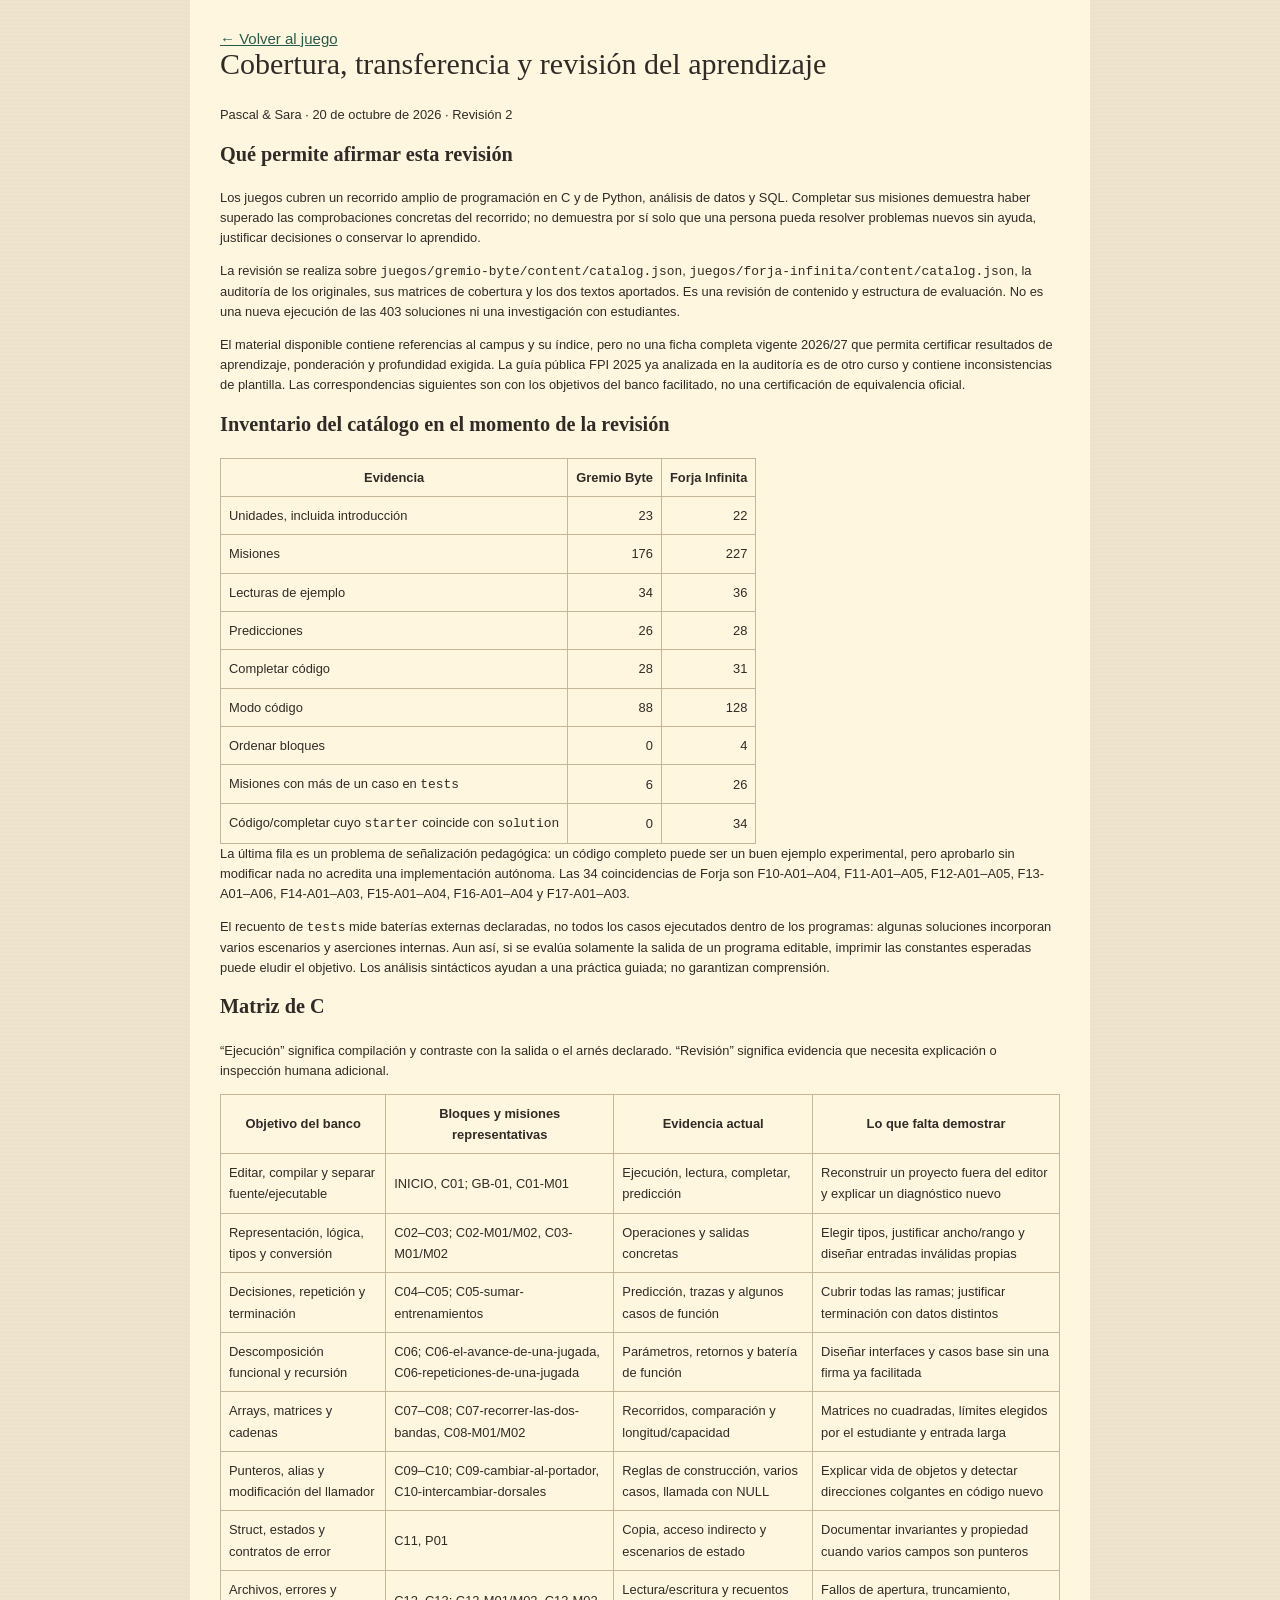
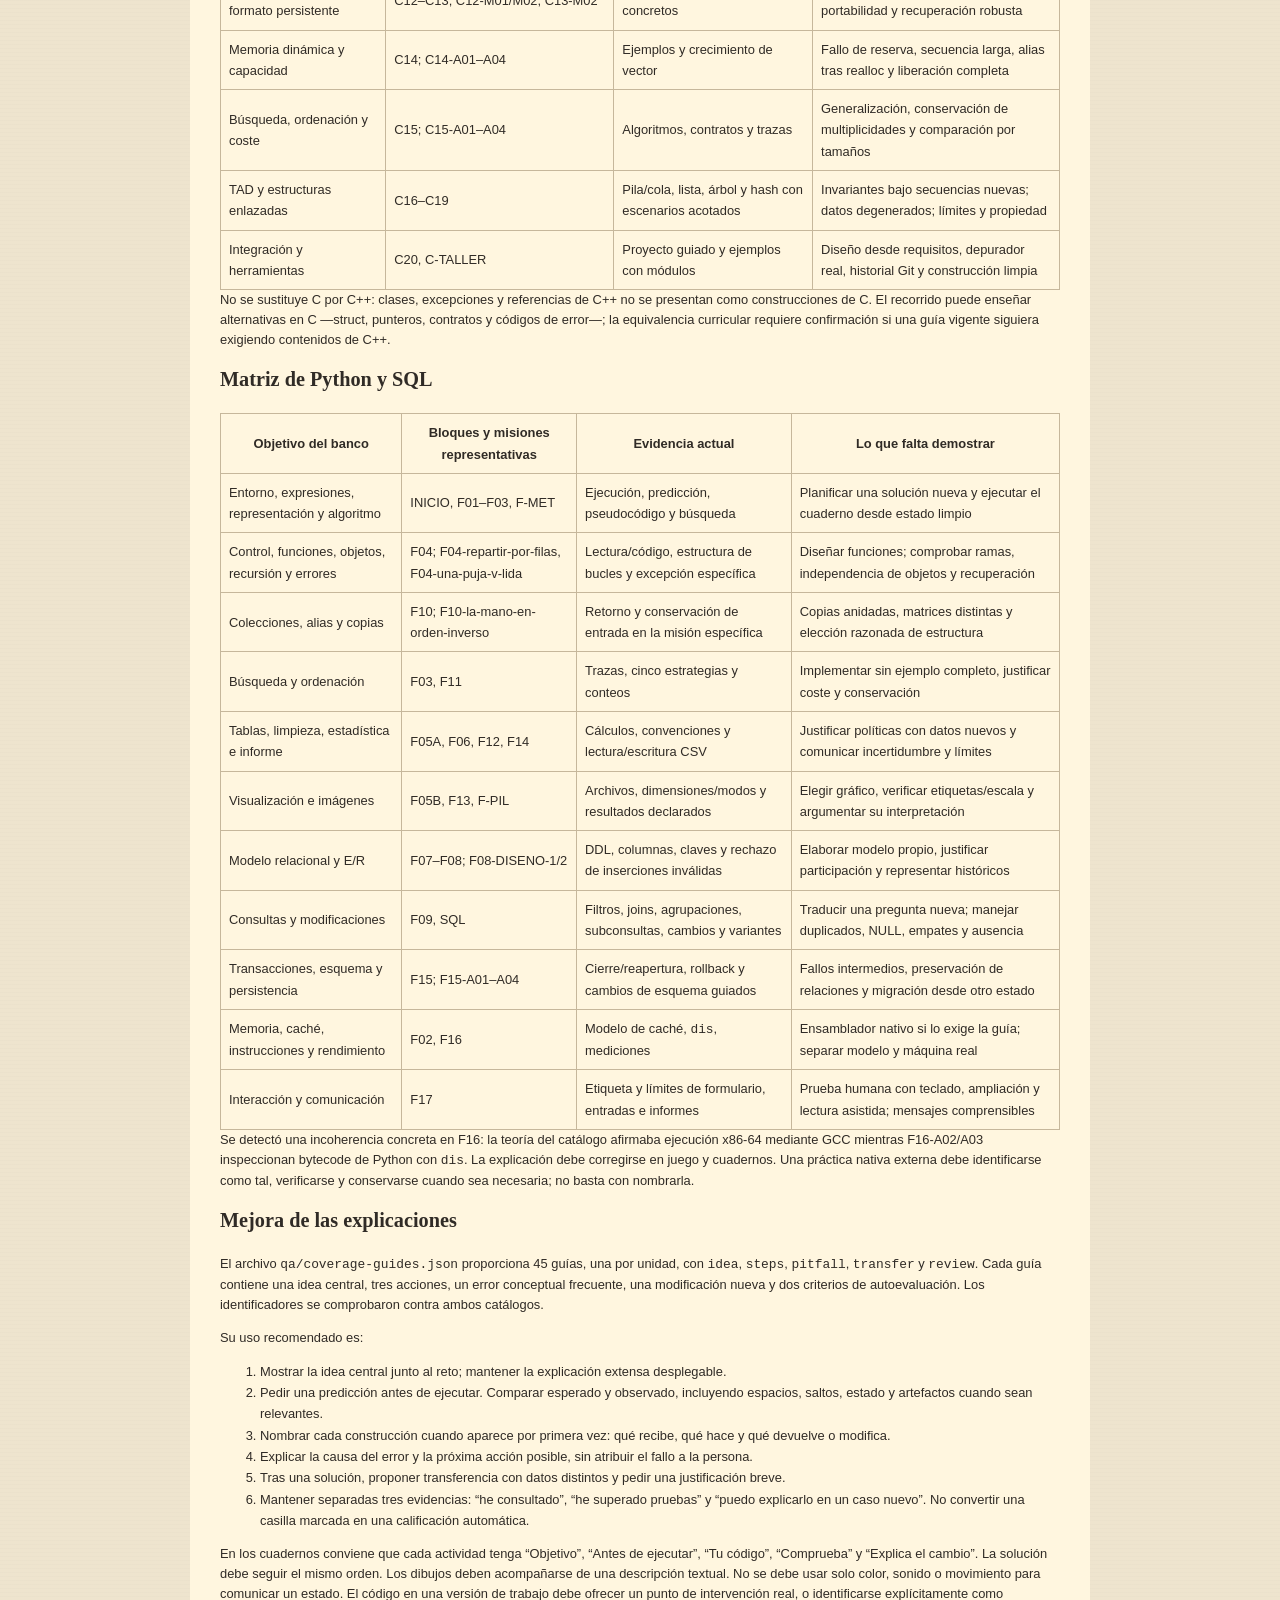
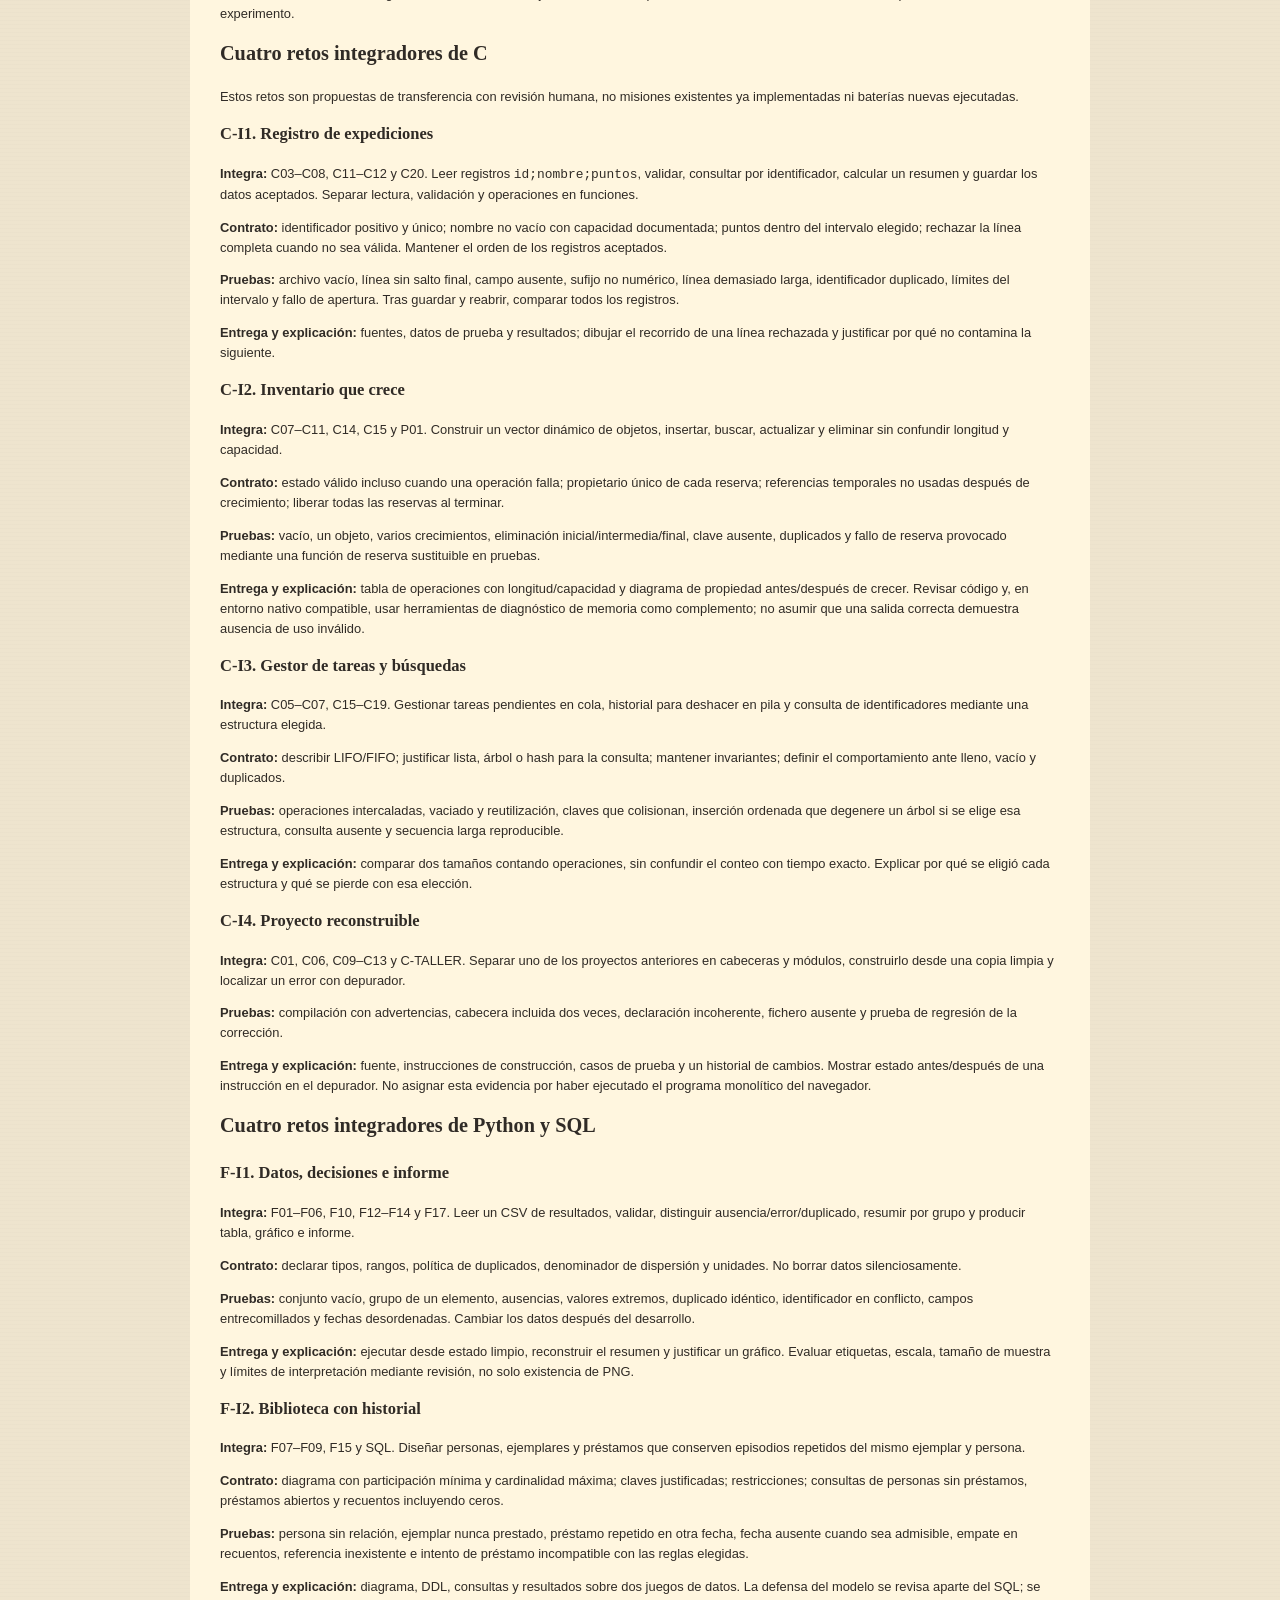
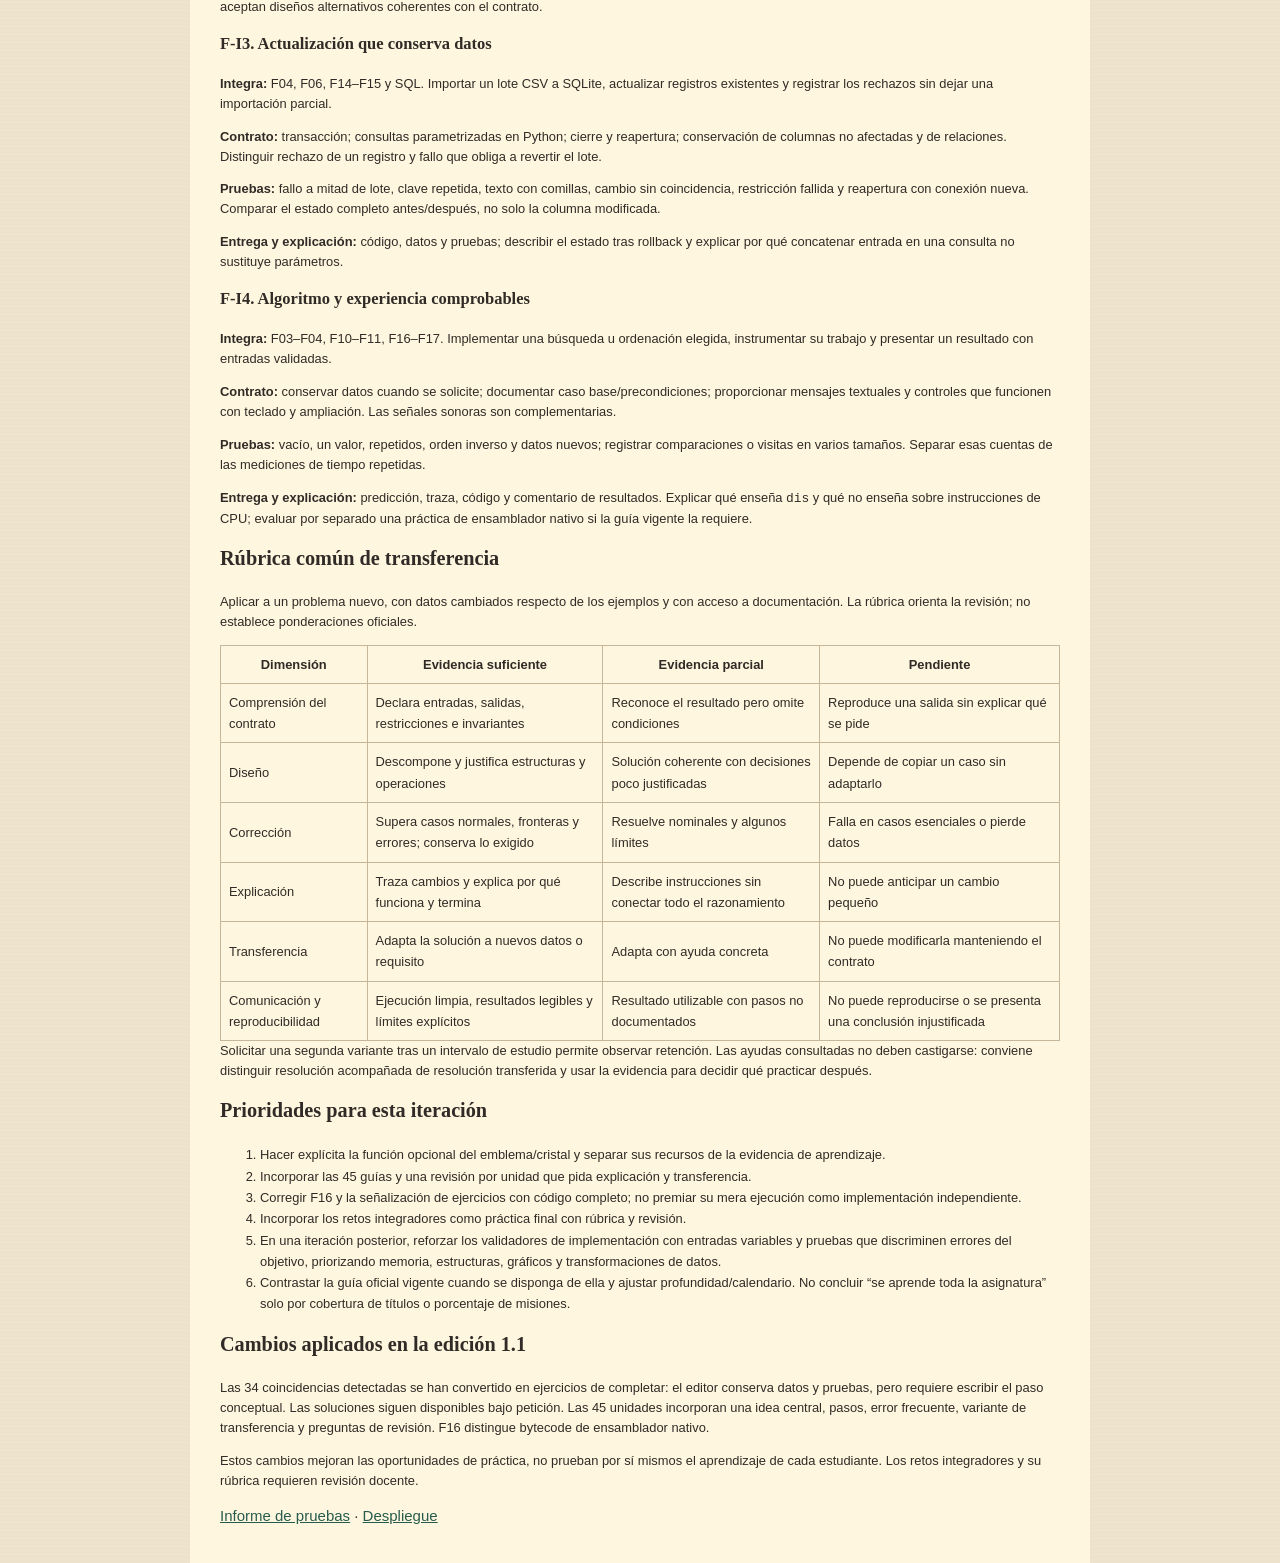
==== docs/APRENDIZAJE.html @ 9b0c8b76 "Mejora orientación, navegación, cuadernos y opciones de juego" ====
<!doctype html><html lang="es"><meta charset="utf-8"><meta name="viewport" content="width=device-width,initial-scale=1"><title>APRENDIZAJE</title><link rel="stylesheet" href="../style.css"><style>main{max-width:900px;padding:2rem;margin:auto;background:var(--panel)}table{max-width:100%}h1{font:2rem/1.1 Georgia,serif}</style><body><main><a href="../">← Volver al juego</a><article class="prose"><h1>Cobertura, transferencia y revisión del aprendizaje</h1>
<p>Pascal &amp; Sara · 20 de octubre de 2026 · Revisión 2</p>
<h2>Qué permite afirmar esta revisión</h2>
<p>Los juegos cubren un recorrido amplio de programación en C y de Python, análisis de datos y SQL. Completar sus misiones demuestra haber superado las comprobaciones concretas del recorrido; no demuestra por sí solo que una persona pueda resolver problemas nuevos sin ayuda, justificar decisiones o conservar lo aprendido.</p>
<p>La revisión se realiza sobre <code>juegos/gremio-byte/content/catalog.json</code>, <code>juegos/forja-infinita/content/catalog.json</code>, la auditoría de los originales, sus matrices de cobertura y los dos textos aportados. Es una revisión de contenido y estructura de evaluación. No es una nueva ejecución de las 403 soluciones ni una investigación con estudiantes.</p>
<p>El material disponible contiene referencias al campus y su índice, pero no una ficha completa vigente 2026/27 que permita certificar resultados de aprendizaje, ponderación y profundidad exigida. La guía pública FPI 2025 ya analizada en la auditoría es de otro curso y contiene inconsistencias de plantilla. Las correspondencias siguientes son con los objetivos del banco facilitado, no una certificación de equivalencia oficial.</p>
<h2>Inventario del catálogo en el momento de la revisión</h2>
<table>
<thead>
<tr>
<th>Evidencia</th>
<th align="right">Gremio Byte</th>
<th align="right">Forja Infinita</th>
</tr>
</thead>
<tbody><tr>
<td>Unidades, incluida introducción</td>
<td align="right">23</td>
<td align="right">22</td>
</tr>
<tr>
<td>Misiones</td>
<td align="right">176</td>
<td align="right">227</td>
</tr>
<tr>
<td>Lecturas de ejemplo</td>
<td align="right">34</td>
<td align="right">36</td>
</tr>
<tr>
<td>Predicciones</td>
<td align="right">26</td>
<td align="right">28</td>
</tr>
<tr>
<td>Completar código</td>
<td align="right">28</td>
<td align="right">31</td>
</tr>
<tr>
<td>Modo código</td>
<td align="right">88</td>
<td align="right">128</td>
</tr>
<tr>
<td>Ordenar bloques</td>
<td align="right">0</td>
<td align="right">4</td>
</tr>
<tr>
<td>Misiones con más de un caso en <code>tests</code></td>
<td align="right">6</td>
<td align="right">26</td>
</tr>
<tr>
<td>Código/completar cuyo <code>starter</code> coincide con <code>solution</code></td>
<td align="right">0</td>
<td align="right">34</td>
</tr>
</tbody></table>
<p>La última fila es un problema de señalización pedagógica: un código completo puede ser un buen ejemplo experimental, pero aprobarlo sin modificar nada no acredita una implementación autónoma. Las 34 coincidencias de Forja son F10-A01–A04, F11-A01–A05, F12-A01–A05, F13-A01–A06, F14-A01–A03, F15-A01–A04, F16-A01–A04 y F17-A01–A03.</p>
<p>El recuento de <code>tests</code> mide baterías externas declaradas, no todos los casos ejecutados dentro de los programas: algunas soluciones incorporan varios escenarios y aserciones internas. Aun así, si se evalúa solamente la salida de un programa editable, imprimir las constantes esperadas puede eludir el objetivo. Los análisis sintácticos ayudan a una práctica guiada; no garantizan comprensión.</p>
<h2>Matriz de C</h2>
<p>“Ejecución” significa compilación y contraste con la salida o el arnés declarado. “Revisión” significa evidencia que necesita explicación o inspección humana adicional.</p>
<table>
<thead>
<tr>
<th>Objetivo del banco</th>
<th>Bloques y misiones representativas</th>
<th>Evidencia actual</th>
<th>Lo que falta demostrar</th>
</tr>
</thead>
<tbody><tr>
<td>Editar, compilar y separar fuente/ejecutable</td>
<td>INICIO, C01; GB-01, C01-M01</td>
<td>Ejecución, lectura, completar, predicción</td>
<td>Reconstruir un proyecto fuera del editor y explicar un diagnóstico nuevo</td>
</tr>
<tr>
<td>Representación, lógica, tipos y conversión</td>
<td>C02–C03; C02-M01/M02, C03-M01/M02</td>
<td>Operaciones y salidas concretas</td>
<td>Elegir tipos, justificar ancho/rango y diseñar entradas inválidas propias</td>
</tr>
<tr>
<td>Decisiones, repetición y terminación</td>
<td>C04–C05; C05-sumar-entrenamientos</td>
<td>Predicción, trazas y algunos casos de función</td>
<td>Cubrir todas las ramas; justificar terminación con datos distintos</td>
</tr>
<tr>
<td>Descomposición funcional y recursión</td>
<td>C06; C06-el-avance-de-una-jugada, C06-repeticiones-de-una-jugada</td>
<td>Parámetros, retornos y batería de función</td>
<td>Diseñar interfaces y casos base sin una firma ya facilitada</td>
</tr>
<tr>
<td>Arrays, matrices y cadenas</td>
<td>C07–C08; C07-recorrer-las-dos-bandas, C08-M01/M02</td>
<td>Recorridos, comparación y longitud/capacidad</td>
<td>Matrices no cuadradas, límites elegidos por el estudiante y entrada larga</td>
</tr>
<tr>
<td>Punteros, alias y modificación del llamador</td>
<td>C09–C10; C09-cambiar-al-portador, C10-intercambiar-dorsales</td>
<td>Reglas de construcción, varios casos, llamada con NULL</td>
<td>Explicar vida de objetos y detectar direcciones colgantes en código nuevo</td>
</tr>
<tr>
<td>Struct, estados y contratos de error</td>
<td>C11, P01</td>
<td>Copia, acceso indirecto y escenarios de estado</td>
<td>Documentar invariantes y propiedad cuando varios campos son punteros</td>
</tr>
<tr>
<td>Archivos, errores y formato persistente</td>
<td>C12–C13; C12-M01/M02, C13-M02</td>
<td>Lectura/escritura y recuentos concretos</td>
<td>Fallos de apertura, truncamiento, portabilidad y recuperación robusta</td>
</tr>
<tr>
<td>Memoria dinámica y capacidad</td>
<td>C14; C14-A01–A04</td>
<td>Ejemplos y crecimiento de vector</td>
<td>Fallo de reserva, secuencia larga, alias tras realloc y liberación completa</td>
</tr>
<tr>
<td>Búsqueda, ordenación y coste</td>
<td>C15; C15-A01–A04</td>
<td>Algoritmos, contratos y trazas</td>
<td>Generalización, conservación de multiplicidades y comparación por tamaños</td>
</tr>
<tr>
<td>TAD y estructuras enlazadas</td>
<td>C16–C19</td>
<td>Pila/cola, lista, árbol y hash con escenarios acotados</td>
<td>Invariantes bajo secuencias nuevas; datos degenerados; límites y propiedad</td>
</tr>
<tr>
<td>Integración y herramientas</td>
<td>C20, C-TALLER</td>
<td>Proyecto guiado y ejemplos con módulos</td>
<td>Diseño desde requisitos, depurador real, historial Git y construcción limpia</td>
</tr>
</tbody></table>
<p>No se sustituye C por C++: clases, excepciones y referencias de C++ no se presentan como construcciones de C. El recorrido puede enseñar alternativas en C —struct, punteros, contratos y códigos de error—; la equivalencia curricular requiere confirmación si una guía vigente siguiera exigiendo contenidos de C++.</p>
<h2>Matriz de Python y SQL</h2>
<table>
<thead>
<tr>
<th>Objetivo del banco</th>
<th>Bloques y misiones representativas</th>
<th>Evidencia actual</th>
<th>Lo que falta demostrar</th>
</tr>
</thead>
<tbody><tr>
<td>Entorno, expresiones, representación y algoritmo</td>
<td>INICIO, F01–F03, F-MET</td>
<td>Ejecución, predicción, pseudocódigo y búsqueda</td>
<td>Planificar una solución nueva y ejecutar el cuaderno desde estado limpio</td>
</tr>
<tr>
<td>Control, funciones, objetos, recursión y errores</td>
<td>F04; F04-repartir-por-filas, F04-una-puja-v-lida</td>
<td>Lectura/código, estructura de bucles y excepción específica</td>
<td>Diseñar funciones; comprobar ramas, independencia de objetos y recuperación</td>
</tr>
<tr>
<td>Colecciones, alias y copias</td>
<td>F10; F10-la-mano-en-orden-inverso</td>
<td>Retorno y conservación de entrada en la misión específica</td>
<td>Copias anidadas, matrices distintas y elección razonada de estructura</td>
</tr>
<tr>
<td>Búsqueda y ordenación</td>
<td>F03, F11</td>
<td>Trazas, cinco estrategias y conteos</td>
<td>Implementar sin ejemplo completo, justificar coste y conservación</td>
</tr>
<tr>
<td>Tablas, limpieza, estadística e informe</td>
<td>F05A, F06, F12, F14</td>
<td>Cálculos, convenciones y lectura/escritura CSV</td>
<td>Justificar políticas con datos nuevos y comunicar incertidumbre y límites</td>
</tr>
<tr>
<td>Visualización e imágenes</td>
<td>F05B, F13, F-PIL</td>
<td>Archivos, dimensiones/modos y resultados declarados</td>
<td>Elegir gráfico, verificar etiquetas/escala y argumentar su interpretación</td>
</tr>
<tr>
<td>Modelo relacional y E/R</td>
<td>F07–F08; F08-DISENO-1/2</td>
<td>DDL, columnas, claves y rechazo de inserciones inválidas</td>
<td>Elaborar modelo propio, justificar participación y representar históricos</td>
</tr>
<tr>
<td>Consultas y modificaciones</td>
<td>F09, SQL</td>
<td>Filtros, joins, agrupaciones, subconsultas, cambios y variantes</td>
<td>Traducir una pregunta nueva; manejar duplicados, NULL, empates y ausencia</td>
</tr>
<tr>
<td>Transacciones, esquema y persistencia</td>
<td>F15; F15-A01–A04</td>
<td>Cierre/reapertura, rollback y cambios de esquema guiados</td>
<td>Fallos intermedios, preservación de relaciones y migración desde otro estado</td>
</tr>
<tr>
<td>Memoria, caché, instrucciones y rendimiento</td>
<td>F02, F16</td>
<td>Modelo de caché, <code>dis</code>, mediciones</td>
<td>Ensamblador nativo si lo exige la guía; separar modelo y máquina real</td>
</tr>
<tr>
<td>Interacción y comunicación</td>
<td>F17</td>
<td>Etiqueta y límites de formulario, entradas e informes</td>
<td>Prueba humana con teclado, ampliación y lectura asistida; mensajes comprensibles</td>
</tr>
</tbody></table>
<p>Se detectó una incoherencia concreta en F16: la teoría del catálogo afirmaba ejecución x86-64 mediante GCC mientras F16-A02/A03 inspeccionan bytecode de Python con <code>dis</code>. La explicación debe corregirse en juego y cuadernos. Una práctica nativa externa debe identificarse como tal, verificarse y conservarse cuando sea necesaria; no basta con nombrarla.</p>
<h2>Mejora de las explicaciones</h2>
<p>El archivo <code>qa/coverage-guides.json</code> proporciona 45 guías, una por unidad, con <code>idea</code>, <code>steps</code>, <code>pitfall</code>, <code>transfer</code> y <code>review</code>. Cada guía contiene una idea central, tres acciones, un error conceptual frecuente, una modificación nueva y dos criterios de autoevaluación. Los identificadores se comprobaron contra ambos catálogos.</p>
<p>Su uso recomendado es:</p>
<ol>
<li>Mostrar la idea central junto al reto; mantener la explicación extensa desplegable.</li>
<li>Pedir una predicción antes de ejecutar. Comparar esperado y observado, incluyendo espacios, saltos, estado y artefactos cuando sean relevantes.</li>
<li>Nombrar cada construcción cuando aparece por primera vez: qué recibe, qué hace y qué devuelve o modifica.</li>
<li>Explicar la causa del error y la próxima acción posible, sin atribuir el fallo a la persona.</li>
<li>Tras una solución, proponer transferencia con datos distintos y pedir una justificación breve.</li>
<li>Mantener separadas tres evidencias: “he consultado”, “he superado pruebas” y “puedo explicarlo en un caso nuevo”. No convertir una casilla marcada en una calificación automática.</li>
</ol>
<p>En los cuadernos conviene que cada actividad tenga “Objetivo”, “Antes de ejecutar”, “Tu código”, “Comprueba” y “Explica el cambio”. La solución debe seguir el mismo orden. Los dibujos deben acompañarse de una descripción textual. No se debe usar solo color, sonido o movimiento para comunicar un estado. El código en una versión de trabajo debe ofrecer un punto de intervención real, o identificarse explícitamente como experimento.</p>
<h2>Cuatro retos integradores de C</h2>
<p>Estos retos son propuestas de transferencia con revisión humana, no misiones existentes ya implementadas ni baterías nuevas ejecutadas.</p>
<h3>C-I1. Registro de expediciones</h3>
<p><strong>Integra:</strong> C03–C08, C11–C12 y C20. Leer registros <code>id;nombre;puntos</code>, validar, consultar por identificador, calcular un resumen y guardar los datos aceptados. Separar lectura, validación y operaciones en funciones.</p>
<p><strong>Contrato:</strong> identificador positivo y único; nombre no vacío con capacidad documentada; puntos dentro del intervalo elegido; rechazar la línea completa cuando no sea válida. Mantener el orden de los registros aceptados.</p>
<p><strong>Pruebas:</strong> archivo vacío, línea sin salto final, campo ausente, sufijo no numérico, línea demasiado larga, identificador duplicado, límites del intervalo y fallo de apertura. Tras guardar y reabrir, comparar todos los registros.</p>
<p><strong>Entrega y explicación:</strong> fuentes, datos de prueba y resultados; dibujar el recorrido de una línea rechazada y justificar por qué no contamina la siguiente.</p>
<h3>C-I2. Inventario que crece</h3>
<p><strong>Integra:</strong> C07–C11, C14, C15 y P01. Construir un vector dinámico de objetos, insertar, buscar, actualizar y eliminar sin confundir longitud y capacidad.</p>
<p><strong>Contrato:</strong> estado válido incluso cuando una operación falla; propietario único de cada reserva; referencias temporales no usadas después de crecimiento; liberar todas las reservas al terminar.</p>
<p><strong>Pruebas:</strong> vacío, un objeto, varios crecimientos, eliminación inicial/intermedia/final, clave ausente, duplicados y fallo de reserva provocado mediante una función de reserva sustituible en pruebas.</p>
<p><strong>Entrega y explicación:</strong> tabla de operaciones con longitud/capacidad y diagrama de propiedad antes/después de crecer. Revisar código y, en entorno nativo compatible, usar herramientas de diagnóstico de memoria como complemento; no asumir que una salida correcta demuestra ausencia de uso inválido.</p>
<h3>C-I3. Gestor de tareas y búsquedas</h3>
<p><strong>Integra:</strong> C05–C07, C15–C19. Gestionar tareas pendientes en cola, historial para deshacer en pila y consulta de identificadores mediante una estructura elegida.</p>
<p><strong>Contrato:</strong> describir LIFO/FIFO; justificar lista, árbol o hash para la consulta; mantener invariantes; definir el comportamiento ante lleno, vacío y duplicados.</p>
<p><strong>Pruebas:</strong> operaciones intercaladas, vaciado y reutilización, claves que colisionan, inserción ordenada que degenere un árbol si se elige esa estructura, consulta ausente y secuencia larga reproducible.</p>
<p><strong>Entrega y explicación:</strong> comparar dos tamaños contando operaciones, sin confundir el conteo con tiempo exacto. Explicar por qué se eligió cada estructura y qué se pierde con esa elección.</p>
<h3>C-I4. Proyecto reconstruible</h3>
<p><strong>Integra:</strong> C01, C06, C09–C13 y C-TALLER. Separar uno de los proyectos anteriores en cabeceras y módulos, construirlo desde una copia limpia y localizar un error con depurador.</p>
<p><strong>Pruebas:</strong> compilación con advertencias, cabecera incluida dos veces, declaración incoherente, fichero ausente y prueba de regresión de la corrección.</p>
<p><strong>Entrega y explicación:</strong> fuente, instrucciones de construcción, casos de prueba y un historial de cambios. Mostrar estado antes/después de una instrucción en el depurador. No asignar esta evidencia por haber ejecutado el programa monolítico del navegador.</p>
<h2>Cuatro retos integradores de Python y SQL</h2>
<h3>F-I1. Datos, decisiones e informe</h3>
<p><strong>Integra:</strong> F01–F06, F10, F12–F14 y F17. Leer un CSV de resultados, validar, distinguir ausencia/error/duplicado, resumir por grupo y producir tabla, gráfico e informe.</p>
<p><strong>Contrato:</strong> declarar tipos, rangos, política de duplicados, denominador de dispersión y unidades. No borrar datos silenciosamente.</p>
<p><strong>Pruebas:</strong> conjunto vacío, grupo de un elemento, ausencias, valores extremos, duplicado idéntico, identificador en conflicto, campos entrecomillados y fechas desordenadas. Cambiar los datos después del desarrollo.</p>
<p><strong>Entrega y explicación:</strong> ejecutar desde estado limpio, reconstruir el resumen y justificar un gráfico. Evaluar etiquetas, escala, tamaño de muestra y límites de interpretación mediante revisión, no solo existencia de PNG.</p>
<h3>F-I2. Biblioteca con historial</h3>
<p><strong>Integra:</strong> F07–F09, F15 y SQL. Diseñar personas, ejemplares y préstamos que conserven episodios repetidos del mismo ejemplar y persona.</p>
<p><strong>Contrato:</strong> diagrama con participación mínima y cardinalidad máxima; claves justificadas; restricciones; consultas de personas sin préstamos, préstamos abiertos y recuentos incluyendo ceros.</p>
<p><strong>Pruebas:</strong> persona sin relación, ejemplar nunca prestado, préstamo repetido en otra fecha, fecha ausente cuando sea admisible, empate en recuentos, referencia inexistente e intento de préstamo incompatible con las reglas elegidas.</p>
<p><strong>Entrega y explicación:</strong> diagrama, DDL, consultas y resultados sobre dos juegos de datos. La defensa del modelo se revisa aparte del SQL; se aceptan diseños alternativos coherentes con el contrato.</p>
<h3>F-I3. Actualización que conserva datos</h3>
<p><strong>Integra:</strong> F04, F06, F14–F15 y SQL. Importar un lote CSV a SQLite, actualizar registros existentes y registrar los rechazos sin dejar una importación parcial.</p>
<p><strong>Contrato:</strong> transacción; consultas parametrizadas en Python; cierre y reapertura; conservación de columnas no afectadas y de relaciones. Distinguir rechazo de un registro y fallo que obliga a revertir el lote.</p>
<p><strong>Pruebas:</strong> fallo a mitad de lote, clave repetida, texto con comillas, cambio sin coincidencia, restricción fallida y reapertura con conexión nueva. Comparar el estado completo antes/después, no solo la columna modificada.</p>
<p><strong>Entrega y explicación:</strong> código, datos y pruebas; describir el estado tras rollback y explicar por qué concatenar entrada en una consulta no sustituye parámetros.</p>
<h3>F-I4. Algoritmo y experiencia comprobables</h3>
<p><strong>Integra:</strong> F03–F04, F10–F11, F16–F17. Implementar una búsqueda u ordenación elegida, instrumentar su trabajo y presentar un resultado con entradas validadas.</p>
<p><strong>Contrato:</strong> conservar datos cuando se solicite; documentar caso base/precondiciones; proporcionar mensajes textuales y controles que funcionen con teclado y ampliación. Las señales sonoras son complementarias.</p>
<p><strong>Pruebas:</strong> vacío, un valor, repetidos, orden inverso y datos nuevos; registrar comparaciones o visitas en varios tamaños. Separar esas cuentas de las mediciones de tiempo repetidas.</p>
<p><strong>Entrega y explicación:</strong> predicción, traza, código y comentario de resultados. Explicar qué enseña <code>dis</code> y qué no enseña sobre instrucciones de CPU; evaluar por separado una práctica de ensamblador nativo si la guía vigente la requiere.</p>
<h2>Rúbrica común de transferencia</h2>
<p>Aplicar a un problema nuevo, con datos cambiados respecto de los ejemplos y con acceso a documentación. La rúbrica orienta la revisión; no establece ponderaciones oficiales.</p>
<table>
<thead>
<tr>
<th>Dimensión</th>
<th>Evidencia suficiente</th>
<th>Evidencia parcial</th>
<th>Pendiente</th>
</tr>
</thead>
<tbody><tr>
<td>Comprensión del contrato</td>
<td>Declara entradas, salidas, restricciones e invariantes</td>
<td>Reconoce el resultado pero omite condiciones</td>
<td>Reproduce una salida sin explicar qué se pide</td>
</tr>
<tr>
<td>Diseño</td>
<td>Descompone y justifica estructuras y operaciones</td>
<td>Solución coherente con decisiones poco justificadas</td>
<td>Depende de copiar un caso sin adaptarlo</td>
</tr>
<tr>
<td>Corrección</td>
<td>Supera casos normales, fronteras y errores; conserva lo exigido</td>
<td>Resuelve nominales y algunos límites</td>
<td>Falla en casos esenciales o pierde datos</td>
</tr>
<tr>
<td>Explicación</td>
<td>Traza cambios y explica por qué funciona y termina</td>
<td>Describe instrucciones sin conectar todo el razonamiento</td>
<td>No puede anticipar un cambio pequeño</td>
</tr>
<tr>
<td>Transferencia</td>
<td>Adapta la solución a nuevos datos o requisito</td>
<td>Adapta con ayuda concreta</td>
<td>No puede modificarla manteniendo el contrato</td>
</tr>
<tr>
<td>Comunicación y reproducibilidad</td>
<td>Ejecución limpia, resultados legibles y límites explícitos</td>
<td>Resultado utilizable con pasos no documentados</td>
<td>No puede reproducirse o se presenta una conclusión injustificada</td>
</tr>
</tbody></table>
<p>Solicitar una segunda variante tras un intervalo de estudio permite observar retención. Las ayudas consultadas no deben castigarse: conviene distinguir resolución acompañada de resolución transferida y usar la evidencia para decidir qué practicar después.</p>
<h2>Prioridades para esta iteración</h2>
<ol>
<li>Hacer explícita la función opcional del emblema/cristal y separar sus recursos de la evidencia de aprendizaje.</li>
<li>Incorporar las 45 guías y una revisión por unidad que pida explicación y transferencia.</li>
<li>Corregir F16 y la señalización de ejercicios con código completo; no premiar su mera ejecución como implementación independiente.</li>
<li>Incorporar los retos integradores como práctica final con rúbrica y revisión.</li>
<li>En una iteración posterior, reforzar los validadores de implementación con entradas variables y pruebas que discriminen errores del objetivo, priorizando memoria, estructuras, gráficos y transformaciones de datos.</li>
<li>Contrastar la guía oficial vigente cuando se disponga de ella y ajustar profundidad/calendario. No concluir “se aprende toda la asignatura” solo por cobertura de títulos o porcentaje de misiones.</li>
</ol>
<h2>Cambios aplicados en la edición 1.1</h2>
<p>Las 34 coincidencias detectadas se han convertido en ejercicios de completar: el editor conserva datos y pruebas, pero requiere escribir el paso conceptual. Las soluciones siguen disponibles bajo petición. Las 45 unidades incorporan una idea central, pasos, error frecuente, variante de transferencia y preguntas de revisión. F16 distingue bytecode de ensamblador nativo.</p>
<p>Estos cambios mejoran las oportunidades de práctica, no prueban por sí mismos el aprendizaje de cada estudiante. Los retos integradores y su rúbrica requieren revisión docente.</p>
</article><p><a href="INFORME.html">Informe de pruebas</a> · <a href="DESPLIEGUE.html">Despliegue</a></p></main></body></html>
---- style.css ----
@font-face{font-family:system-fallback;src:local("Georgia")}
:root{--bg:#eee4ce;--panel:#fff6df;--ink:#302b26;--muted:#64584b;--accent:#275c4d;--accentText:#fff;--line:#c6b79b;--scale:1;--gold:#e8bd66;--wood:#30251f;--team-a:#8edbc1;--team-b:#e9ba6a}
*{box-sizing:border-box}html{font-size:calc(15px * var(--scale));color-scheme:light}body{margin:0;background:var(--bg);color:var(--ink);font-family:"Segoe UI",sans-serif;background-image:repeating-linear-gradient(0deg,transparent 0 3px,#00000003 3px 4px)}button,input,select,textarea{font:inherit}button,a,input,textarea,select,summary{-webkit-tap-highlight-color:transparent}button{cursor:pointer;border:1px solid var(--line);border-radius:5px;background:var(--panel);color:var(--ink);padding:.6rem .85rem;font-weight:600;transition:filter .15s,transform .15s}button:hover:not(:disabled){filter:brightness(1.08);transform:translateY(-1px)}button:active:not(:disabled){transform:translateY(1px)}button:disabled{opacity:.5;cursor:default}button:focus-visible,a:focus-visible,summary:focus-visible,input:focus-visible,textarea:focus-visible,select:focus-visible{outline:3px solid #1584c9;outline-offset:3px}a{color:var(--accent)}[hidden]{display:none!important}img{max-width:100%}h1,h2,h3,p{margin-top:0}h1,h2,h3{font-family:Georgia,serif}h2{font-size:1.65rem}p{line-height:1.55}small{font-size:.76rem}.skip{position:absolute;top:-100px;left:10px;background:var(--panel);padding:12px;z-index:100}.skip:focus{top:10px}
.masthead{height:82px;background:var(--wood);color:#f8e4af;border-bottom:4px solid #ba8d45;display:flex;align-items:center;padding:0 2.2rem;gap:1rem;box-shadow:0 2px 10px #0004}.brand{color:#f9e6b7;text-decoration:none;display:flex;gap:.8rem;align-items:center;font:bold 1.65rem Georgia,serif;letter-spacing:.02em}.brand img{width:40px;height:40px;filter:sepia(1) saturate(2)}.brand small{display:block;font:600 .6rem "Segoe UI",sans-serif;letter-spacing:.21em;color:#cfbb94;margin-top:7px}.beta{border:1px solid #897348;border-radius:3px;font-size:.6rem;padding:.2rem .4rem;letter-spacing:.1em}.masthead nav{margin-left:auto;display:flex;gap:8px}.masthead button{background:#ffffff09;border-color:#675747;color:#f5e4c2;font-size:.8rem}.masthead button.gold{background:linear-gradient(#e6bd72,#c69240);border-color:#f6da95;color:#34251b;box-shadow:0 2px 0 #705120}
.game-shell{display:grid;grid-template-columns:260px minmax(0,1fr) 255px;max-width:1600px;margin:auto;min-height:calc(100vh - 145px)}.character-panel{background:linear-gradient(100deg,#312c28,#453c31 70%,#29241f);color:#f4e4bd;border-right:5px solid #a7814b;box-shadow:inset -5px 0 10px #0003;padding:27px 20px;text-align:center;position:relative}.chapter-label{font-size:.56rem;letter-spacing:.19em;color:#c9b593;margin-bottom:12px}.character-panel h1{font-size:1.7rem;line-height:1.1;margin-bottom:8px}.world-intro{font-size:.78rem;color:#d1c1a5}.portrait-scene{height:230px;position:relative;display:grid;place-items:center;isolation:isolate}.sun-rays{position:absolute;inset:3%;border-radius:50%;background:repeating-conic-gradient(from 0deg,#ecba5b10 0deg 10deg,transparent 10deg 25deg);animation:spin 80s linear infinite;z-index:-1}.gather{position:relative;width:174px;height:174px;border-radius:50%;display:grid;place-items:center;border:3px solid #c29958;background:radial-gradient(circle at 50% 30%,#735a38,#282322 72%);box-shadow:inset 0 0 0 6px #3e3025,0 0 0 6px #a7804733,0 12px 25px #0006;transition:transform .1s}.gather img{width:110px;height:110px;filter:sepia(1) saturate(1.4);margin-top:-13px;filter:drop-shadow(0 5px 3px #0005) sepia(1)}.gather:hover:not(:disabled){transform:scale(1.035)}.gather:active:not(:disabled){transform:scale(.96)}.gather-label{position:absolute;bottom:-9px;background:#d9ad61;color:#30251b;border:2px solid #f2d392;padding:5px 17px;border-radius:4px;font-size:.72rem;white-space:nowrap}.floating-rune{position:absolute;color:#e7c87d;animation:bob 4s ease-in-out infinite}.r1{left:5px;top:45px;font-size:1.6rem}.r2{right:10px;bottom:45px;animation-delay:-2s}.character-name strong{display:block;font:1.16rem Georgia,serif}.character-name span{display:block;color:#c3b392;font-size:.7rem;margin:6px 0 11px}progress{width:100%;height:7px;accent-color:#bb914c;border:0;border-radius:5px;overflow:hidden}progress::-webkit-progress-bar{background:#0002}progress::-webkit-progress-value{background:linear-gradient(90deg,#a67b39,#ebc879)}.wallet{display:flex;align-items:baseline;justify-content:center;gap:7px;margin:22px 0 2px}.wallet img{width:29px;height:29px;align-self:center;filter:sepia(1)}.wallet strong{font:2.5rem Georgia,serif;color:#f2ca7f}.wallet span{font-size:.65rem;color:#c8b792}.production{font-size:.67rem;color:#d1c2a7;min-height:2rem}.side-actions{display:grid;grid-template-columns:1fr 1fr;gap:8px}.side-actions button{background:#ffffff0a;color:#ebd8b1;border-color:#766247;font-size:.7rem;padding:10px 2px}.side-actions img{display:block;width:24px;height:24px;margin:0 auto 5px;filter:sepia(1)}.progress-summary{border-top:1px solid #736049;margin-top:23px;padding-top:18px;text-align:left;font-size:.65rem;color:#cebc99}.progress-summary strong{float:right}.progress-summary progress{margin-top:10px}.text-button{background:transparent;border:0;font-size:.75rem;color:var(--muted)}.character-panel .text-button{color:#c6b38e;margin-top:12px}
.play-column{min-width:0;padding:20px 23px 26px;background:var(--bg)}.arena{border:1px solid #97805b;border-radius:7px;overflow:hidden;box-shadow:0 3px 8px #342a221a;background:#253e3a;margin-bottom:17px}.arena-top{display:flex;justify-content:space-between;padding:10px 15px;background:#263431;color:#f4e2bb;border-bottom:1px solid #73826a;font:bold .84rem Georgia,serif}.arena-top span:last-child{font:600 .56rem "Segoe UI";letter-spacing:.13em;color:#c5cdb3}.landscape{height:175px;position:relative;overflow:hidden;background:linear-gradient(#223e47,#548e85);isolation:isolate}.scene-moon{position:absolute;width:32px;height:32px;left:71%;top:14px;background:#f5dfa1;border-radius:50%;box-shadow:0 0 25px #eee4b150;z-index:-2}.hill{position:absolute;width:80%;height:160px;border-radius:50%;z-index:-1;background:#284f47;transform:rotate(-13deg)}.hill-0{bottom:-70px;left:-20%;background:#42796b}.hill-1{bottom:-94px;right:-15%;background:#376556;transform:rotate(19deg)}.hill-2{bottom:-128px;left:12%;width:120%;background:#254c3e}.world-path{position:absolute;left:-5%;right:-5%;top:106px;height:27px;border-radius:50%;transform:rotate(-5deg);border:8px solid #c1ad7066;border-top:none}.world-station{position:absolute;background:transparent;border:0;padding:0;width:52px;height:62px;filter:drop-shadow(0 4px 0 #172d25);display:grid;justify-items:center;align-content:center}.world-station img{width:42px;height:42px;filter:sepia(1) saturate(1.8);opacity:.94}.world-station span{font-size:.57rem;line-height:1;background:#192c24;color:#f4e2b7;border:1px solid #a5a57a;padding:3px 7px;border-radius:9px}.station-0{left:5%;top:60px}.station-1{left:25%;top:47px}.station-2{left:44%;top:55px}.station-3{left:64%;top:45px}.station-4{left:83%;top:37px}.fireflies{position:absolute;inset:15px 0;pointer-events:none;color:#f7e48f;font-size:1.1rem;white-space:pre;animation:glow 6s ease-in-out infinite}.companion{position:absolute;bottom:8px;left:18%;width:32px;height:32px;background:url("assets/game/tiny-dungeon.png") 0 -224px/384px 352px;image-rendering:pixelated;animation:bob 3s ease-in-out infinite}.result-tray{display:flex;align-items:center;gap:8px;min-height:62px;background:#1e302b;color:#e4d8b7;padding:9px 13px;font-size:.72rem;flex-wrap:wrap}.tray-label{font-size:.5rem;letter-spacing:.13em;color:#adbfac;max-width:75px;line-height:1.7}.output-token{display:flex;align-items:center;gap:4px;background:#ffffff08;border:1px solid #8ba78c55;border-radius:4px;padding:5px 7px;animation:appear .3s both;animation-delay:calc(var(--i) * 80ms)}.output-token img{width:18px;height:21px;filter:sepia(1)}.quantity-row{display:flex;gap:3px;margin-left:auto;flex-wrap:wrap}.quantity-row img{width:15px;height:19px;filter:sepia(1)}.scene-bottom{display:flex;align-items:center;justify-content:space-between;padding:4px 12px;background:#263431;color:#baccb9;gap:8px}.scene-bottom p{font-size:.63rem;margin:0}.scene-bottom button{padding:2px 8px;background:transparent;color:#f2d8a5;border:0}
.mission{background:var(--panel);border:1px solid var(--line);border-radius:6px;box-shadow:0 3px 5px #39281910;padding:20px}.mission-top{display:flex;justify-content:space-between;gap:10px;font-size:.56rem;color:var(--muted);text-transform:uppercase;letter-spacing:.08em;align-items:center;margin-bottom:9px}.reward{white-space:nowrap;background:#c2994420;border:1px solid #be974a70;border-radius:12px;padding:4px 9px;font-size:.62rem;color:var(--ink);letter-spacing:0}.mission h2{font-size:1.75rem;margin-bottom:8px}.mission>p{font-size:.87rem;margin-bottom:9px}.mission-tools{display:flex;align-items:flex-start;justify-content:space-between;gap:8px;margin-bottom:13px}.mission-tools details{min-width:0}.mission-tools summary{font-size:.72rem;color:var(--muted)}summary{cursor:pointer;padding:4px 0;line-height:1.4}.editor-head{background:#283637;color:#b9cbc5;display:flex;align-items:center;gap:10px;padding:7px 12px;border-radius:5px 5px 0 0;border-bottom:1px solid #435355;font-size:.68rem}.editor-head label{font-weight:600}.editor-head button{background:none;border:0;color:#c6d6cd;padding:0;margin-left:auto;font-size:.64rem}.editor-dots{font-size:.5rem;letter-spacing:.2em;color:#c7a46e}.editor{display:flex;background:#1b282b;min-height:170px;border-radius:0 0 4px 4px;overflow:hidden}.editor pre{margin:0;padding:13px 8px 13px 13px;color:#a0aaa5;text-align:right;background:#172426;font: .83rem/1.65 Consolas,monospace;overflow:hidden;user-select:none;min-width:34px}.editor textarea{margin:0;flex:1;min-width:0;width:100%;resize:vertical;border:0;border-radius:0;padding:13px 13px 13px 8px;color:#f1dbae;background:transparent;font:.83rem/1.65 Consolas,monospace;tab-size:4;white-space:pre;overflow:auto;min-height:170px}.editor textarea:focus{outline:2px solid #b6d9cc;outline-offset:-2px}.editor-foot{display:flex;gap:8px;align-items:center;flex-wrap:wrap;font-size:.53rem;color:var(--muted);padding:7px 0}.editor-foot span{flex:1;min-width:160px}.editor-foot button{font-size:.59rem;padding:3px 6px;background:transparent}.editor-foot button[aria-pressed=true]{background:var(--accent);color:var(--accentText)}.input-details{font-size:.68rem;color:var(--muted)}.run-bar{display:flex;align-items:center;gap:8px;margin-top:12px}.run-bar button{font-size:.76rem}.primary{background:linear-gradient(#306853,#234a3d);color:#fff8df;border:1px solid #173a2c;border-bottom:3px solid #142d22;padding:10px 19px;box-shadow:inset 0 1px #ffffff20}.run-bar #next-mission{margin-left:auto;background:none}.run-bar #stop{background:none;border:0;font-size:.67rem}#result{font-size:.78rem;margin:12px 0;color:var(--ink)}#result:empty{display:none}#output-details{margin-top:12px;border-top:1px solid var(--line);padding-top:6px}#output-details summary{font-size:.69rem;color:var(--muted)}#run-metrics{font-size:.57rem;margin-left:5px;overflow-wrap:anywhere}#output{font:.75rem/1.5 Consolas,monospace;max-height:240px;overflow:auto;white-space:pre-wrap;background:#00000007;border-radius:4px;padding:9px;margin:6px 0 0}#artifacts img{max-height:300px;object-fit:contain}
.shop-panel{padding:26px 17px;background:var(--panel);border-left:1px solid var(--line)}.shop-title{display:flex;gap:10px;align-items:center}.shop-title img{width:29px;height:29px;filter:brightness(.4) sepia(1)}.shop-title span{font-size:.53rem;letter-spacing:.12em;color:var(--muted)}.shop-title h2{font-size:1.33rem;margin:3px 0}.shop-intro{font-size:.69rem;color:var(--muted);margin:13px 0 20px}.shop-item{width:100%;display:flex;align-items:center;gap:10px;text-align:left;padding:13px 9px;margin:10px 0;background:linear-gradient(#f1dfb9,#e6d1a7);border:1px solid #b69b66;border-bottom:3px solid #b29565;color:#403322;box-shadow:inset 0 1px #fff9}.shop-item>img{width:35px;height:40px;filter:brightness(.5) sepia(1)}.shop-item strong{display:block;font: bold .87rem Georgia,serif}.shop-item small{display:block;font-size:.59rem;margin:5px 0;color:#66563d}.shop-item em{font-style:normal;font-size:.68rem;color:#54401f}.next-unlock{margin-top:25px;padding:18px 14px;background:#b7a3780d;border:1px dashed #baa576;border-radius:5px;text-align:center}.next-unlock>span{display:block;font-size:.53rem;letter-spacing:.13em;color:var(--muted)}.next-unlock img{display:block;width:45px;height:45px;filter:brightness(.5) sepia(1);margin:17px auto 12px}.next-unlock strong{font:bold .9rem Georgia,serif;display:block}.next-unlock p{font-size:.65rem;margin:8px 0 12px;color:var(--muted)}.daily-note{border-top:1px solid var(--line);margin-top:24px;padding-top:18px}.daily-note span{font-size:.51rem;letter-spacing:.07em;color:var(--muted)}.daily-note p{font-size:.7rem;margin:8px 0}.save-menu{margin-top:20px}.save-menu button{font-size:.63rem;padding:7px;background:transparent;width:100%;margin-bottom:5px}.save-menu p{font-size:.6rem;color:var(--muted);margin:7px 0}.notice{max-width:1100px;margin:0 auto;padding:7px 20px;font-size:.7rem;color:var(--muted);min-height:30px}.notice.error{color:#a52f20;background:#fff0e5}footer{display:flex;align-items:center;justify-content:center;gap:18px;flex-wrap:wrap;padding:13px 20px;background:var(--wood);color:#d3c09c;font-size:.6rem;border-top:1px solid #796343}footer a{color:#e3cea2}footer button{font-size:.6rem;background:none;color:#e3cea2;border:0;padding:0}
dialog{color:var(--ink);background:var(--panel);border:2px solid #a78953;border-radius:9px;max-width:800px;width:calc(100% - 30px);max-height:88vh;padding:25px;box-shadow:0 20px 70px #0007}dialog::backdrop{background:#151d24b5;backdrop-filter:blur(3px)}.dialog-top{display:flex;justify-content:space-between;align-items:center;gap:20px;margin-bottom:17px}.dialog-top h2{margin:0}.dialog-top button{font-size:1.5rem;border:0;background:transparent;padding:0 8px}.eyebrow{font-size:.6rem;letter-spacing:.12em;color:var(--muted)}input,select,textarea{max-width:100%;background:var(--panel);color:var(--ink);border:1px solid var(--line);border-radius:4px;padding:8px}input[type=search]{width:100%;margin:7px 0 13px}label{display:block;font-size:.8rem}textarea{width:100%;font-family:Consolas,monospace}.form-grid{display:grid;grid-template-columns:1fr 1fr;gap:14px}.form-grid input,.form-grid select{display:block;width:100%;margin-top:5px}.check{display:flex;align-items:center;gap:8px;margin:15px 0}.check input{width:auto}.quiet{font-size:.75rem;color:var(--muted)}#campaign-list details{margin:8px 0;border:1px solid var(--line);border-radius:5px;padding:10px}#campaign-list summary{font-weight:600}.mission-link{display:block;width:100%;text-align:left;border:0;border-bottom:1px solid var(--line);background:transparent;border-radius:0;font-weight:400;padding:10px}.mission-link small{display:block;color:var(--muted);font-size:.65rem;margin-top:4px}.mission-link.active{background:var(--accent);color:var(--accentText)}.mission-link.active small{color:inherit}.study-tabs{display:flex;gap:7px;border-bottom:1px solid var(--line);padding-bottom:12px;margin-bottom:15px}.study-tabs [aria-selected=true]{background:var(--accent);color:var(--accentText)}.prose{font-size:.86rem;line-height:1.65;overflow-wrap:anywhere}.prose pre{overflow:auto;background:#00000009;padding:12px;white-space:pre-wrap;font:.8rem/1.6 Consolas,monospace}.prose table{border-collapse:collapse;display:block;overflow:auto;max-width:100%}.prose th,.prose td{border:1px solid var(--line);padding:8px}.prose h2{font-size:1.35rem}.prose h3{font-size:1.1rem}dt{font-weight:700;margin-top:12px}dd{margin:5px 0;font-size:.86rem;line-height:1.5}#hint-text{white-space:pre-line}.blocks li{margin-bottom:8px}.blocks code{display:block;white-space:pre-wrap}.blocks button{font-size:.7rem;margin:4px}.inventory-grid{display:grid;grid-template-columns:repeat(6,1fr);gap:10px}.inventory-item{border:1px solid var(--line);padding:10px 5px;text-align:center;background:#c69d4717;border-radius:5px}.inventory-item img{display:block;width:36px;height:36px;margin:0 auto 7px;filter:brightness(.4) sepia(1)}.inventory-item span{font-size:.55rem}.inventory-item.locked{opacity:.4}.toast{position:fixed;bottom:15px;left:15px;max-width:350px;z-index:20;background:var(--panel);border:1px solid var(--line);padding:15px;box-shadow:0 5px 20px #0004;font-size:.8rem}.float-coin{position:absolute;left:50%;top:50%;color:#ffe19d;font:bold 2rem Georgia;pointer-events:none;animation:floatup .9s forwards;z-index:3}.win-banner{position:absolute;left:-10px;right:-10px;bottom:-10px;background:#f2cf85;color:#392d1f;border:2px solid #fff1bb;border-radius:6px;box-shadow:0 5px 20px #0005;padding:12px;z-index:8;animation:appear .3s}.win-banner img{width:25px;height:25px;filter:brightness(.4) sepia(1);display:block;margin:auto}.win-banner span{font-size:.6rem;font-weight:700}.celebrate .world-station{animation:bob .5s 2}
html[data-game=forja-infinita] .character-panel{background:linear-gradient(100deg,#1c343b,#2c5058 75%,#182c33);border-right-color:#a88348}html[data-game=forja-infinita] .gather{background:radial-gradient(circle at 50% 40%,#4e8c8a,#1c363d 70%)}html[data-game=forja-infinita] .gather img{filter:drop-shadow(0 0 12px #9ef4e588);width:106px}html[data-game=forja-infinita] .landscape{background:linear-gradient(#4b737a,#a8b5a1)}html[data-game=forja-infinita] .hill-0{background:#688f7e}html[data-game=forja-infinita] .hill-1{background:#4c766a}html[data-game=forja-infinita] .hill-2{background:#345a51}html[data-game=forja-infinita] .world-station img{filter:sepia(1) saturate(1.4)}
html[data-vision=monochrome] .arena,html[data-vision=monochrome] .portrait-scene{filter:grayscale(1)}html[data-vision=tritanopia] .output-token{border-color:#ef9bb2}html[data-vision=deuteranopia] .output-token,html[data-vision=protanopia] .output-token{border-color:#f0c332}.still *,.still *::before,.still *::after{animation:none!important;transition:none!important}
@keyframes spin{to{transform:rotate(360deg)}}@keyframes bob{50%{transform:translateY(-5px)}}@keyframes glow{50%{opacity:.3;transform:translateY(6px)}}@keyframes appear{from{opacity:0;transform:translateY(8px)}to{opacity:1;transform:translateY(0)}}@keyframes floatup{to{opacity:0;transform:translateY(-80px)}}
@media(min-width:1500px){.game-shell{grid-template-columns:290px minmax(0,1fr) 280px}.portrait-scene{height:260px}.landscape{height:200px}.play-column{padding:25px 30px}}
@media(max-width:1100px){.game-shell{grid-template-columns:220px minmax(0,1fr)}.shop-panel{grid-column:1/-1;display:grid;grid-template-columns:1fr 1fr 1fr;gap:14px;border-top:1px solid var(--line)}.shop-intro,.daily-note{display:none}.shop-title{grid-column:1/-1}.next-unlock{margin:0;grid-column:3;grid-row:2/4}.save-menu{grid-column:1/3;margin:0;display:flex;align-items:start;gap:8px}.shop-item{margin:0}.play-column{padding:18px}.masthead{padding:0 18px}.masthead nav{gap:5px}}
@media(max-width:720px){html{font-size:calc(14px * var(--scale))}.masthead{height:auto;min-height:76px;padding:13px;flex-wrap:wrap;gap:8px}.brand{font-size:1.3rem}.brand img{width:28px}.brand small{font-size:.5rem}.masthead nav{width:100%;margin:0;justify-content:space-between}.masthead nav button{font-size:.67rem;padding:7px}.game-shell{display:block}.character-panel{border-right:0;border-bottom:4px solid #a7814b;display:grid;grid-template-columns:100px 1fr 1fr;gap:5px 12px;padding:12px;text-align:left;align-items:center}.chapter-label,.character-panel h1,.world-intro,.character-panel>.text-button,.sun-rays,.floating-rune,.character-name,.character-panel>#xp-bar,.progress-summary{display:none}.portrait-scene{height:100px;grid-row:1/4}.gather{width:84px;height:84px}.gather img{width:55px!important;height:55px!important}.gather-label{font-size:.55rem;padding:3px 7px}.wallet{margin:0;justify-content:start;grid-column:2}.wallet strong{font-size:1.8rem}.wallet img{width:18px}.production{margin:0;font-size:.58rem;grid-column:2;min-height:0}.side-actions{grid-column:3;grid-row:1/4;display:block}.side-actions button{width:100%;display:flex;align-items:center;justify-content:center;gap:5px;margin:4px 0;padding:7px}.side-actions img{width:16px;height:16px;margin:0}.play-column{padding:12px}.landscape{height:145px}.world-station{width:38px;height:52px}.world-station img{width:32px;height:32px}.mission{padding:14px}.mission h2{font-size:1.5rem}.mission-tools{flex-wrap:wrap}.run-bar{flex-wrap:wrap}.run-bar .primary{flex:1}.run-bar #next-mission{margin-left:0}.editor textarea{font-size:.78rem}.shop-panel{display:grid;grid-template-columns:1fr 1fr;padding:15px;gap:10px}.shop-title{grid-column:1/-1}.next-unlock{grid-column:1/-1;grid-row:auto;display:none}.save-menu{grid-column:1/-1;flex-wrap:wrap}.save-menu button{width:auto}.shop-item{padding:9px 7px;gap:7px}.shop-item>img{width:25px}.shop-item strong{font-size:.8rem}.inventory-grid{grid-template-columns:repeat(4,1fr)}.form-grid{grid-template-columns:1fr}.mission-top{flex-wrap:wrap}.result-tray{gap:5px}.tray-label{width:100%;max-width:none}.win-banner{left:0;right:-60px}.scene-bottom p{font-size:.58rem}footer{gap:12px}dialog{padding:17px}.quantity-row{margin-left:0}}
@media(prefers-reduced-motion:reduce){*{animation:none!important;transition:none!important}}

/* Readability and high-contrast override. */
.editor-foot,.editor-foot button,.chapter-label,.arena-top span:last-child,.tray-label,.mission-top,.shop-title span,.daily-note span,.next-unlock>span{font-size:.67rem}
.save-menu p,.scene-bottom p,.shop-item small,.next-unlock p,footer{font-size:.7rem}
.editor textarea,.editor pre{font-size:.9rem}
html[data-theme=contrast] button,html[data-theme=contrast] .shop-item,html[data-theme=contrast] .primary{background:#000;color:#fff;border-color:#fff}
html[data-theme=contrast] button *,html[data-theme=contrast] .shop-item *{color:#fff}
html[data-theme=contrast] .character-panel,html[data-theme=contrast] .masthead,html[data-theme=contrast] footer{background:#000;color:#fff}
html[data-theme=contrast] .character-panel p,html[data-theme=contrast] .character-panel span,html[data-theme=contrast] footer a{color:#fff}
html[data-theme=contrast] .notice.error{background:#000;color:#ffeb80}
@media(max-width:720px){.masthead nav{flex-wrap:wrap}.masthead nav button{max-width:100%;overflow-wrap:anywhere}.side-actions button{overflow-wrap:anywhere}.character-panel{grid-template-columns:90px minmax(0,1fr) minmax(0,1fr)}.shop-panel{grid-template-columns:minmax(0,1fr) minmax(0,1fr)}.shop-item{flex-wrap:wrap}.mission-reward{white-space:normal}.run-bar button{max-width:100%;overflow-wrap:anywhere}}
.encounter{position:absolute;bottom:10px;right:12px;display:grid;grid-template-columns:21px auto;gap:4px 7px;align-items:center;background:#152c29e8;color:#f0dfb9;border:1px solid #c1af7677;border-radius:5px;padding:7px 10px;max-width:65%;font-size:.65rem}.encounter img{width:20px;height:20px;grid-row:1/3;filter:sepia(1)}.encounter progress{height:4px}.result-tray code{white-space:pre-wrap;overflow-wrap:anywhere;max-width:100%}


/* Chapter two: legible controls and two distinct worlds. Pascal & Sara. */
body{position:relative;isolation:isolate}
.ambient-world{position:fixed;inset:0;z-index:-1;pointer-events:none;overflow:hidden;background:radial-gradient(ellipse at 15% 20%,#bc94432a,transparent 55%),radial-gradient(ellipse at 85% 80%,#32644b25,transparent 60%)}
.ambient-world i{position:absolute;bottom:-40px;left:12%;width:9px;height:9px;background:#bd913c70;border-radius:50%;animation:ambient-rise 24s linear infinite}
.ambient-world i:nth-child(2){left:32%;animation-delay:-7s;animation-duration:31s}.ambient-world i:nth-child(3){left:54%;animation-delay:-14s}.ambient-world i:nth-child(4){left:72%;animation-delay:-19s;animation-duration:33s}.ambient-world i:nth-child(5){left:87%;animation-delay:-4s}.ambient-world i:nth-child(6){left:94%;animation-delay:-12s;animation-duration:28s}
.gather-help{font-size:.8rem;line-height:1.55;color:#f4dfb2;background:#0003;padding:12px;border:1px solid #e8bd6650;border-radius:7px;margin:0 0 16px}.gather-help strong{display:block}
.gather-label{white-space:normal;line-height:1.25;max-width:95%;font-size:.76rem}
.learning-route{list-style:none;padding:0;margin:16px 0;display:flex;flex-wrap:wrap;gap:6px;font-size:.78rem}.learning-route li{padding:7px 10px;background:var(--bg);border:1px solid var(--line);border-radius:20px}
.lesson-card{margin:14px 0;background:var(--bg);border:1px solid var(--line);border-left:4px solid var(--accent);border-radius:8px;padding:12px 15px}.lesson-card summary{font-weight:700;cursor:pointer}.lesson-card .prose{margin-top:14px;font-size:.9rem}.lesson-card h3{font-size:1.05rem;margin-bottom:6px}.lesson-card p{margin-bottom:14px}
.run-bar{flex-wrap:wrap}.run-bar #next-mission{margin-left:0}.run-bar button{min-height:44px}
.scene-atmosphere{position:absolute;inset:0;overflow:hidden;pointer-events:none}
.mist{background:linear-gradient(100deg,transparent,#f7e7ba16,transparent);background-size:200% 100%;animation:mist-drift 18s ease-in-out infinite alternate}
.mist i{position:absolute;width:4px;height:4px;border-radius:50%;background:#fff1ad;left:calc(8% + var(--n)*13%);top:calc(25% + var(--n)*7%);animation:ember-drift calc(7s + var(--n)*1s) ease-in-out infinite alternate}
.conveyor{top:auto;height:22px;bottom:17px;border-top:3px solid #d4b275;border-bottom:3px solid #173d42;background:repeating-linear-gradient(90deg,#1b474b 0 20px,#547d7d 20px 23px);animation:belt-roll 4s linear infinite}
.conveyor i{position:absolute;left:calc(var(--n)*16%);bottom:3px;width:10px;height:10px;transform:rotate(45deg);background:#baf6e4;box-shadow:0 0 8px #73ead180}
.notebook-cover{background:var(--accent);color:var(--accentText);padding:24px;border-radius:12px;margin:16px 0}.notebook-cover h3{font-size:1.5rem}.notebook-cover p:last-child{margin-bottom:0}
.notebook-section{border-left:3px solid var(--line);padding:4px 0 4px 20px;margin:20px 0}.notebook-section li{padding:5px 0;line-height:1.6}
#study-overview>details{margin:20px 0;padding:14px;background:var(--bg);border:1px solid var(--line);border-radius:7px}
#study-overview>details p{margin-top:12px}
#study-dialog{max-width:850px;width:calc(100% - 28px)}
#reading-status{font-size:.85rem;margin-top:10px}
#theory-content{border-top:1px solid var(--line);margin-top:24px;padding-top:18px}
html[data-spacing=wide] .prose,html[data-spacing=wide] #mission-brief,html[data-spacing=wide] .notebook-section,html[data-spacing=wide] .gather-help{line-height:2;letter-spacing:.045em;word-spacing:.12em}
html[data-targets=large] button,html[data-targets=large] summary,html[data-targets=large] input,html[data-targets=large] select{min-height:48px;padding:12px}
html[data-targets=large] .world-station{min-width:48px;padding:4px}
.focus-mode .ambient-world,.focus-mode .portrait-scene,.focus-mode .arena,.focus-mode .shop-panel,.focus-mode .gather-help{display:none}
.focus-mode .game-shell{grid-template-columns:220px minmax(0,1fr);max-width:1200px;margin:auto}
.focus-mode .character-panel{background:var(--panel);color:var(--ink)}
.focus-mode .character-panel *{color:var(--ink)}
.no-ambient .ambient-world{display:none}.no-ambient .scene-atmosphere{animation:none}.no-ambient .scene-atmosphere i{animation:none}
/* The workshop uses a light technical desk, machinery and square modules. */
html[data-game=forja-infinita] .masthead{background:#123c43;border-bottom:4px solid #67b8b0}
html[data-game=forja-infinita] .brand,html[data-game=forja-infinita] h1,html[data-game=forja-infinita] h2,html[data-game=forja-infinita] h3{font-family:"Segoe UI",sans-serif}
html[data-game=forja-infinita] .play-column{background:linear-gradient(135deg,#568d8520,transparent 65%)}
html[data-game=forja-infinita] .mission{border-radius:16px;border-top:5px solid #307c80;box-shadow:0 12px 28px #14404b17}
html[data-game=forja-infinita] .learning-route li{border-radius:4px}
html[data-game=forja-infinita] .ambient-world{background-image:linear-gradient(#4a8e8610 1px,transparent 1px),linear-gradient(90deg,#4a8e8610 1px,transparent 1px);background-size:42px 42px}
html[data-game=forja-infinita] .ambient-world i{border-radius:2px;background:#397f7655;animation-name:workshop-rise}
html[data-game=forja-infinita] .shop-panel{background:var(--panel);border-left:3px solid #5b9991}
html[data-game=forja-infinita] .shop-item{border-radius:10px;border-left:4px solid #4e8e88}
html[data-game=forja-infinita] .notebook-cover{background:#174f58;color:#fff}
html[data-game=forja-infinita] .companion{filter:hue-rotate(110deg)}
html[data-game=gremio-byte] .mission{border:2px solid var(--line);border-top:5px solid #9d793e;box-shadow:0 5px 0 #8c6b2b1c}
html[data-game=gremio-byte] .notebook-cover{background:#4a3625;color:#fff0cd;border-bottom:5px solid #b88e46}
html[data-theme=contrast] .notebook-cover,html[data-theme=contrast] .masthead,html[data-theme=contrast] .gather-help{background:#000;color:#fff;border-color:#fff}
html[data-theme=contrast] .ambient-world{display:none}
.prose pre{overflow:auto;max-width:100%}.prose table{display:block;overflow:auto;max-width:100%}.prose td,.prose th{min-width:90px}
@keyframes ambient-rise{to{transform:translate(35px,-110vh);opacity:0}}
@keyframes workshop-rise{to{transform:translate(20px,-110vh) rotate(160deg);opacity:0}}
@keyframes mist-drift{to{background-position:100% 0}}
@keyframes ember-drift{to{transform:translate(14px,-14px);opacity:.35}}
@keyframes belt-roll{to{background-position:46px 0}}
@media(max-width:720px){.gather-help{grid-column:1/-1;margin:5px 0 0;font-size:.78rem}.gather-label{font-size:.6rem}.learning-route{font-size:.72rem}.lesson-card{padding:10px}.focus-mode .game-shell{display:block}.notebook-cover{padding:16px}.notebook-section{padding-left:12px}.run-bar button{flex:1 1 auto}.masthead nav{gap:7px}.masthead nav button{min-height:40px}.character-panel .gather-help{display:block}.focus-mode .gather-help{display:none}}
@media(prefers-reduced-motion:reduce){.ambient-world *,.scene-atmosphere,.scene-atmosphere *{animation:none!important}}
.still *,.still *::before,.still *::after{animation:none!important;transition:none!important}

.masthead{height:auto;min-height:82px;flex-wrap:wrap;padding-top:12px;padding-bottom:12px}.masthead nav{flex-wrap:wrap}#study-overview a{overflow-wrap:anywhere}html[data-theme=contrast] .gather-label{background:#000;color:#fff;border-color:#fff}

.notebook-cover .eyebrow{color:inherit;font-size:.75rem}

.factory .hill{border-radius:0;transform:none;bottom:0}
.factory .hill-0{clip-path:polygon(0 100%,0 45%,10% 45%,10% 20%,18% 20%,18% 55%,27% 55%,27% 10%,36% 10%,36% 40%,48% 40%,48% 5%,56% 5%,56% 55%,67% 55%,67% 25%,76% 25%,76% 45%,87% 45%,87% 15%,95% 15%,95% 100%);background:repeating-linear-gradient(90deg,#365c64 0 22px,#61868b 22px 24px)!important;opacity:.65}
.factory .hill-1{clip-path:polygon(0 100%,0 65%,18% 65%,18% 40%,28% 40%,28% 75%,45% 75%,45% 50%,60% 50%,60% 65%,80% 65%,80% 30%,90% 30%,90% 100%);opacity:.7}
.factory .hill-2{height:28px;border-top:3px solid #cbb278;border-bottom:4px solid #143d42}
.factory .world-path{transform:none;top:auto;bottom:42px;height:3px;background:#e4c58466}
.factory .scene-moon{background:#c2eee4;box-shadow:0 0 0 5px #c2eee420,0 0 24px #b6e9df55}
.factory .world-station img[src$="/cog.svg"]{animation:spin 28s linear infinite}
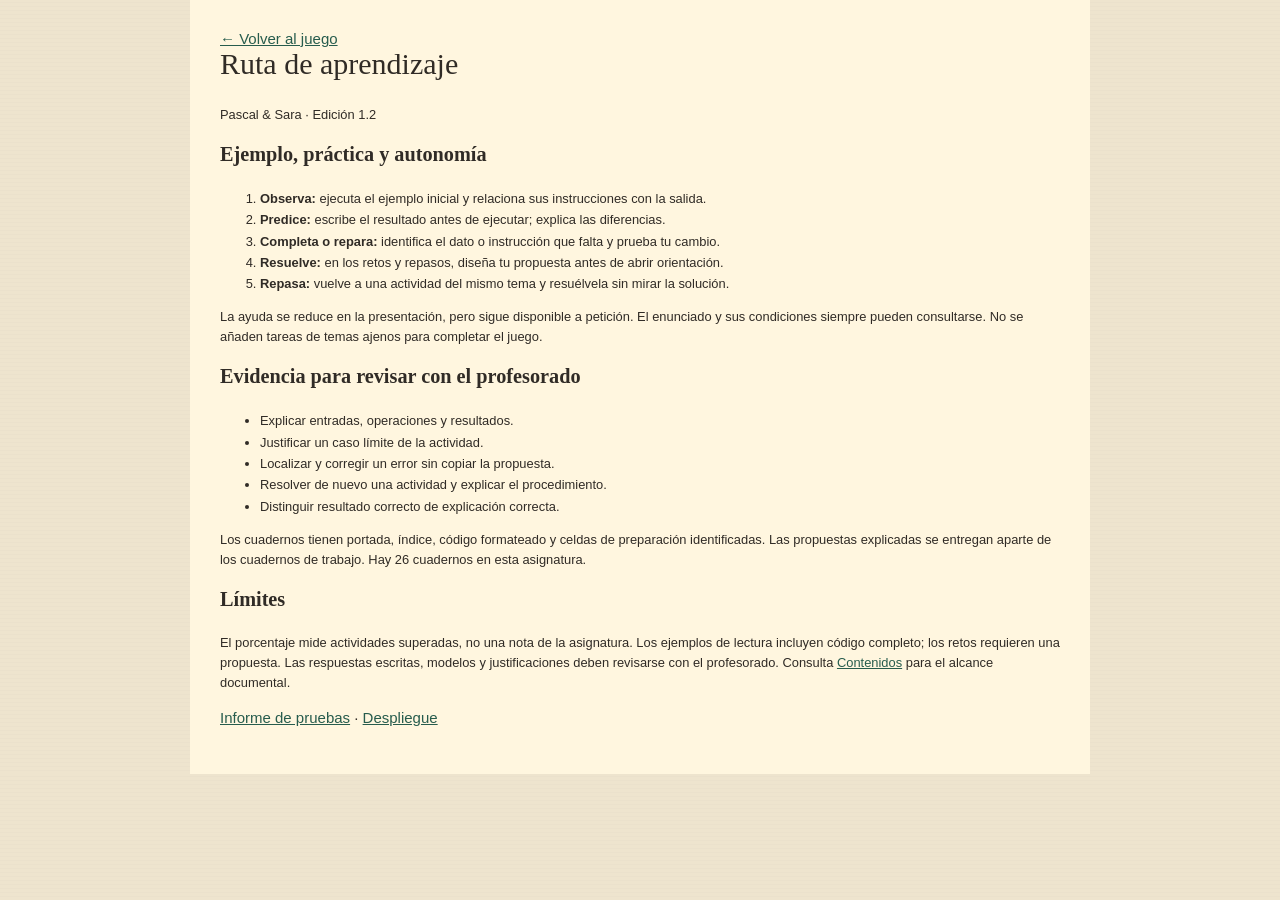
==== commit 68dd9217: "Mejora la progresion, el mapa y las practicas de C en la edicion 1.2" ====
--- a/docs/APRENDIZAJE.html
+++ b/docs/APRENDIZAJE.html
@@ -1,342 +1,23 @@
-<!doctype html><html lang="es"><meta charset="utf-8"><meta name="viewport" content="width=device-width,initial-scale=1"><title>APRENDIZAJE</title><link rel="stylesheet" href="../style.css"><style>main{max-width:900px;padding:2rem;margin:auto;background:var(--panel)}table{max-width:100%}h1{font:2rem/1.1 Georgia,serif}</style><body><main><a href="../">← Volver al juego</a><article class="prose"><h1>Cobertura, transferencia y revisión del aprendizaje</h1>
-<p>Pascal &amp; Sara · 20 de octubre de 2026 · Revisión 2</p>
-<h2>Qué permite afirmar esta revisión</h2>
-<p>Los juegos cubren un recorrido amplio de programación en C y de Python, análisis de datos y SQL. Completar sus misiones demuestra haber superado las comprobaciones concretas del recorrido; no demuestra por sí solo que una persona pueda resolver problemas nuevos sin ayuda, justificar decisiones o conservar lo aprendido.</p>
-<p>La revisión se realiza sobre <code>juegos/gremio-byte/content/catalog.json</code>, <code>juegos/forja-infinita/content/catalog.json</code>, la auditoría de los originales, sus matrices de cobertura y los dos textos aportados. Es una revisión de contenido y estructura de evaluación. No es una nueva ejecución de las 403 soluciones ni una investigación con estudiantes.</p>
-<p>El material disponible contiene referencias al campus y su índice, pero no una ficha completa vigente 2026/27 que permita certificar resultados de aprendizaje, ponderación y profundidad exigida. La guía pública FPI 2025 ya analizada en la auditoría es de otro curso y contiene inconsistencias de plantilla. Las correspondencias siguientes son con los objetivos del banco facilitado, no una certificación de equivalencia oficial.</p>
-<h2>Inventario del catálogo en el momento de la revisión</h2>
-<table>
-<thead>
-<tr>
-<th>Evidencia</th>
-<th align="right">Gremio Byte</th>
-<th align="right">Forja Infinita</th>
-</tr>
-</thead>
-<tbody><tr>
-<td>Unidades, incluida introducción</td>
-<td align="right">23</td>
-<td align="right">22</td>
-</tr>
-<tr>
-<td>Misiones</td>
-<td align="right">176</td>
-<td align="right">227</td>
-</tr>
-<tr>
-<td>Lecturas de ejemplo</td>
-<td align="right">34</td>
-<td align="right">36</td>
-</tr>
-<tr>
-<td>Predicciones</td>
-<td align="right">26</td>
-<td align="right">28</td>
-</tr>
-<tr>
-<td>Completar código</td>
-<td align="right">28</td>
-<td align="right">31</td>
-</tr>
-<tr>
-<td>Modo código</td>
-<td align="right">88</td>
-<td align="right">128</td>
-</tr>
-<tr>
-<td>Ordenar bloques</td>
-<td align="right">0</td>
-<td align="right">4</td>
-</tr>
-<tr>
-<td>Misiones con más de un caso en <code>tests</code></td>
-<td align="right">6</td>
-<td align="right">26</td>
-</tr>
-<tr>
-<td>Código/completar cuyo <code>starter</code> coincide con <code>solution</code></td>
-<td align="right">0</td>
-<td align="right">34</td>
-</tr>
-</tbody></table>
-<p>La última fila es un problema de señalización pedagógica: un código completo puede ser un buen ejemplo experimental, pero aprobarlo sin modificar nada no acredita una implementación autónoma. Las 34 coincidencias de Forja son F10-A01–A04, F11-A01–A05, F12-A01–A05, F13-A01–A06, F14-A01–A03, F15-A01–A04, F16-A01–A04 y F17-A01–A03.</p>
-<p>El recuento de <code>tests</code> mide baterías externas declaradas, no todos los casos ejecutados dentro de los programas: algunas soluciones incorporan varios escenarios y aserciones internas. Aun así, si se evalúa solamente la salida de un programa editable, imprimir las constantes esperadas puede eludir el objetivo. Los análisis sintácticos ayudan a una práctica guiada; no garantizan comprensión.</p>
-<h2>Matriz de C</h2>
-<p>“Ejecución” significa compilación y contraste con la salida o el arnés declarado. “Revisión” significa evidencia que necesita explicación o inspección humana adicional.</p>
-<table>
-<thead>
-<tr>
-<th>Objetivo del banco</th>
-<th>Bloques y misiones representativas</th>
-<th>Evidencia actual</th>
-<th>Lo que falta demostrar</th>
-</tr>
-</thead>
-<tbody><tr>
-<td>Editar, compilar y separar fuente/ejecutable</td>
-<td>INICIO, C01; GB-01, C01-M01</td>
-<td>Ejecución, lectura, completar, predicción</td>
-<td>Reconstruir un proyecto fuera del editor y explicar un diagnóstico nuevo</td>
-</tr>
-<tr>
-<td>Representación, lógica, tipos y conversión</td>
-<td>C02–C03; C02-M01/M02, C03-M01/M02</td>
-<td>Operaciones y salidas concretas</td>
-<td>Elegir tipos, justificar ancho/rango y diseñar entradas inválidas propias</td>
-</tr>
-<tr>
-<td>Decisiones, repetición y terminación</td>
-<td>C04–C05; C05-sumar-entrenamientos</td>
-<td>Predicción, trazas y algunos casos de función</td>
-<td>Cubrir todas las ramas; justificar terminación con datos distintos</td>
-</tr>
-<tr>
-<td>Descomposición funcional y recursión</td>
-<td>C06; C06-el-avance-de-una-jugada, C06-repeticiones-de-una-jugada</td>
-<td>Parámetros, retornos y batería de función</td>
-<td>Diseñar interfaces y casos base sin una firma ya facilitada</td>
-</tr>
-<tr>
-<td>Arrays, matrices y cadenas</td>
-<td>C07–C08; C07-recorrer-las-dos-bandas, C08-M01/M02</td>
-<td>Recorridos, comparación y longitud/capacidad</td>
-<td>Matrices no cuadradas, límites elegidos por el estudiante y entrada larga</td>
-</tr>
-<tr>
-<td>Punteros, alias y modificación del llamador</td>
-<td>C09–C10; C09-cambiar-al-portador, C10-intercambiar-dorsales</td>
-<td>Reglas de construcción, varios casos, llamada con NULL</td>
-<td>Explicar vida de objetos y detectar direcciones colgantes en código nuevo</td>
-</tr>
-<tr>
-<td>Struct, estados y contratos de error</td>
-<td>C11, P01</td>
-<td>Copia, acceso indirecto y escenarios de estado</td>
-<td>Documentar invariantes y propiedad cuando varios campos son punteros</td>
-</tr>
-<tr>
-<td>Archivos, errores y formato persistente</td>
-<td>C12–C13; C12-M01/M02, C13-M02</td>
-<td>Lectura/escritura y recuentos concretos</td>
-<td>Fallos de apertura, truncamiento, portabilidad y recuperación robusta</td>
-</tr>
-<tr>
-<td>Memoria dinámica y capacidad</td>
-<td>C14; C14-A01–A04</td>
-<td>Ejemplos y crecimiento de vector</td>
-<td>Fallo de reserva, secuencia larga, alias tras realloc y liberación completa</td>
-</tr>
-<tr>
-<td>Búsqueda, ordenación y coste</td>
-<td>C15; C15-A01–A04</td>
-<td>Algoritmos, contratos y trazas</td>
-<td>Generalización, conservación de multiplicidades y comparación por tamaños</td>
-</tr>
-<tr>
-<td>TAD y estructuras enlazadas</td>
-<td>C16–C19</td>
-<td>Pila/cola, lista, árbol y hash con escenarios acotados</td>
-<td>Invariantes bajo secuencias nuevas; datos degenerados; límites y propiedad</td>
-</tr>
-<tr>
-<td>Integración y herramientas</td>
-<td>C20, C-TALLER</td>
-<td>Proyecto guiado y ejemplos con módulos</td>
-<td>Diseño desde requisitos, depurador real, historial Git y construcción limpia</td>
-</tr>
-</tbody></table>
-<p>No se sustituye C por C++: clases, excepciones y referencias de C++ no se presentan como construcciones de C. El recorrido puede enseñar alternativas en C —struct, punteros, contratos y códigos de error—; la equivalencia curricular requiere confirmación si una guía vigente siguiera exigiendo contenidos de C++.</p>
-<h2>Matriz de Python y SQL</h2>
-<table>
-<thead>
-<tr>
-<th>Objetivo del banco</th>
-<th>Bloques y misiones representativas</th>
-<th>Evidencia actual</th>
-<th>Lo que falta demostrar</th>
-</tr>
-</thead>
-<tbody><tr>
-<td>Entorno, expresiones, representación y algoritmo</td>
-<td>INICIO, F01–F03, F-MET</td>
-<td>Ejecución, predicción, pseudocódigo y búsqueda</td>
-<td>Planificar una solución nueva y ejecutar el cuaderno desde estado limpio</td>
-</tr>
-<tr>
-<td>Control, funciones, objetos, recursión y errores</td>
-<td>F04; F04-repartir-por-filas, F04-una-puja-v-lida</td>
-<td>Lectura/código, estructura de bucles y excepción específica</td>
-<td>Diseñar funciones; comprobar ramas, independencia de objetos y recuperación</td>
-</tr>
-<tr>
-<td>Colecciones, alias y copias</td>
-<td>F10; F10-la-mano-en-orden-inverso</td>
-<td>Retorno y conservación de entrada en la misión específica</td>
-<td>Copias anidadas, matrices distintas y elección razonada de estructura</td>
-</tr>
-<tr>
-<td>Búsqueda y ordenación</td>
-<td>F03, F11</td>
-<td>Trazas, cinco estrategias y conteos</td>
-<td>Implementar sin ejemplo completo, justificar coste y conservación</td>
-</tr>
-<tr>
-<td>Tablas, limpieza, estadística e informe</td>
-<td>F05A, F06, F12, F14</td>
-<td>Cálculos, convenciones y lectura/escritura CSV</td>
-<td>Justificar políticas con datos nuevos y comunicar incertidumbre y límites</td>
-</tr>
-<tr>
-<td>Visualización e imágenes</td>
-<td>F05B, F13, F-PIL</td>
-<td>Archivos, dimensiones/modos y resultados declarados</td>
-<td>Elegir gráfico, verificar etiquetas/escala y argumentar su interpretación</td>
-</tr>
-<tr>
-<td>Modelo relacional y E/R</td>
-<td>F07–F08; F08-DISENO-1/2</td>
-<td>DDL, columnas, claves y rechazo de inserciones inválidas</td>
-<td>Elaborar modelo propio, justificar participación y representar históricos</td>
-</tr>
-<tr>
-<td>Consultas y modificaciones</td>
-<td>F09, SQL</td>
-<td>Filtros, joins, agrupaciones, subconsultas, cambios y variantes</td>
-<td>Traducir una pregunta nueva; manejar duplicados, NULL, empates y ausencia</td>
-</tr>
-<tr>
-<td>Transacciones, esquema y persistencia</td>
-<td>F15; F15-A01–A04</td>
-<td>Cierre/reapertura, rollback y cambios de esquema guiados</td>
-<td>Fallos intermedios, preservación de relaciones y migración desde otro estado</td>
-</tr>
-<tr>
-<td>Memoria, caché, instrucciones y rendimiento</td>
-<td>F02, F16</td>
-<td>Modelo de caché, <code>dis</code>, mediciones</td>
-<td>Ensamblador nativo si lo exige la guía; separar modelo y máquina real</td>
-</tr>
-<tr>
-<td>Interacción y comunicación</td>
-<td>F17</td>
-<td>Etiqueta y límites de formulario, entradas e informes</td>
-<td>Prueba humana con teclado, ampliación y lectura asistida; mensajes comprensibles</td>
-</tr>
-</tbody></table>
-<p>Se detectó una incoherencia concreta en F16: la teoría del catálogo afirmaba ejecución x86-64 mediante GCC mientras F16-A02/A03 inspeccionan bytecode de Python con <code>dis</code>. La explicación debe corregirse en juego y cuadernos. Una práctica nativa externa debe identificarse como tal, verificarse y conservarse cuando sea necesaria; no basta con nombrarla.</p>
-<h2>Mejora de las explicaciones</h2>
-<p>El archivo <code>qa/coverage-guides.json</code> proporciona 45 guías, una por unidad, con <code>idea</code>, <code>steps</code>, <code>pitfall</code>, <code>transfer</code> y <code>review</code>. Cada guía contiene una idea central, tres acciones, un error conceptual frecuente, una modificación nueva y dos criterios de autoevaluación. Los identificadores se comprobaron contra ambos catálogos.</p>
-<p>Su uso recomendado es:</p>
+<!doctype html><html lang="es"><meta charset="utf-8"><meta name="viewport" content="width=device-width,initial-scale=1"><title>APRENDIZAJE</title><link rel="stylesheet" href="../style.css"><style>main{max-width:900px;padding:2rem;margin:auto;background:var(--panel)}table{max-width:100%}h1{font:2rem/1.1 Georgia,serif}</style><body><main><a href="../">← Volver al juego</a><article class="prose"><h1>Ruta de aprendizaje</h1>
+<p>Pascal &amp; Sara · Edición 1.2</p>
+<h2>Ejemplo, práctica y autonomía</h2>
 <ol>
-<li>Mostrar la idea central junto al reto; mantener la explicación extensa desplegable.</li>
-<li>Pedir una predicción antes de ejecutar. Comparar esperado y observado, incluyendo espacios, saltos, estado y artefactos cuando sean relevantes.</li>
-<li>Nombrar cada construcción cuando aparece por primera vez: qué recibe, qué hace y qué devuelve o modifica.</li>
-<li>Explicar la causa del error y la próxima acción posible, sin atribuir el fallo a la persona.</li>
-<li>Tras una solución, proponer transferencia con datos distintos y pedir una justificación breve.</li>
-<li>Mantener separadas tres evidencias: “he consultado”, “he superado pruebas” y “puedo explicarlo en un caso nuevo”. No convertir una casilla marcada en una calificación automática.</li>
+<li><strong>Observa:</strong> ejecuta el ejemplo inicial y relaciona sus instrucciones con la salida.</li>
+<li><strong>Predice:</strong> escribe el resultado antes de ejecutar; explica las diferencias.</li>
+<li><strong>Completa o repara:</strong> identifica el dato o instrucción que falta y prueba tu cambio.</li>
+<li><strong>Resuelve:</strong> en los retos y repasos, diseña tu propuesta antes de abrir orientación.</li>
+<li><strong>Repasa:</strong> vuelve a una actividad del mismo tema y resuélvela sin mirar la solución.</li>
 </ol>
-<p>En los cuadernos conviene que cada actividad tenga “Objetivo”, “Antes de ejecutar”, “Tu código”, “Comprueba” y “Explica el cambio”. La solución debe seguir el mismo orden. Los dibujos deben acompañarse de una descripción textual. No se debe usar solo color, sonido o movimiento para comunicar un estado. El código en una versión de trabajo debe ofrecer un punto de intervención real, o identificarse explícitamente como experimento.</p>
-<h2>Cuatro retos integradores de C</h2>
-<p>Estos retos son propuestas de transferencia con revisión humana, no misiones existentes ya implementadas ni baterías nuevas ejecutadas.</p>
-<h3>C-I1. Registro de expediciones</h3>
-<p><strong>Integra:</strong> C03–C08, C11–C12 y C20. Leer registros <code>id;nombre;puntos</code>, validar, consultar por identificador, calcular un resumen y guardar los datos aceptados. Separar lectura, validación y operaciones en funciones.</p>
-<p><strong>Contrato:</strong> identificador positivo y único; nombre no vacío con capacidad documentada; puntos dentro del intervalo elegido; rechazar la línea completa cuando no sea válida. Mantener el orden de los registros aceptados.</p>
-<p><strong>Pruebas:</strong> archivo vacío, línea sin salto final, campo ausente, sufijo no numérico, línea demasiado larga, identificador duplicado, límites del intervalo y fallo de apertura. Tras guardar y reabrir, comparar todos los registros.</p>
-<p><strong>Entrega y explicación:</strong> fuentes, datos de prueba y resultados; dibujar el recorrido de una línea rechazada y justificar por qué no contamina la siguiente.</p>
-<h3>C-I2. Inventario que crece</h3>
-<p><strong>Integra:</strong> C07–C11, C14, C15 y P01. Construir un vector dinámico de objetos, insertar, buscar, actualizar y eliminar sin confundir longitud y capacidad.</p>
-<p><strong>Contrato:</strong> estado válido incluso cuando una operación falla; propietario único de cada reserva; referencias temporales no usadas después de crecimiento; liberar todas las reservas al terminar.</p>
-<p><strong>Pruebas:</strong> vacío, un objeto, varios crecimientos, eliminación inicial/intermedia/final, clave ausente, duplicados y fallo de reserva provocado mediante una función de reserva sustituible en pruebas.</p>
-<p><strong>Entrega y explicación:</strong> tabla de operaciones con longitud/capacidad y diagrama de propiedad antes/después de crecer. Revisar código y, en entorno nativo compatible, usar herramientas de diagnóstico de memoria como complemento; no asumir que una salida correcta demuestra ausencia de uso inválido.</p>
-<h3>C-I3. Gestor de tareas y búsquedas</h3>
-<p><strong>Integra:</strong> C05–C07, C15–C19. Gestionar tareas pendientes en cola, historial para deshacer en pila y consulta de identificadores mediante una estructura elegida.</p>
-<p><strong>Contrato:</strong> describir LIFO/FIFO; justificar lista, árbol o hash para la consulta; mantener invariantes; definir el comportamiento ante lleno, vacío y duplicados.</p>
-<p><strong>Pruebas:</strong> operaciones intercaladas, vaciado y reutilización, claves que colisionan, inserción ordenada que degenere un árbol si se elige esa estructura, consulta ausente y secuencia larga reproducible.</p>
-<p><strong>Entrega y explicación:</strong> comparar dos tamaños contando operaciones, sin confundir el conteo con tiempo exacto. Explicar por qué se eligió cada estructura y qué se pierde con esa elección.</p>
-<h3>C-I4. Proyecto reconstruible</h3>
-<p><strong>Integra:</strong> C01, C06, C09–C13 y C-TALLER. Separar uno de los proyectos anteriores en cabeceras y módulos, construirlo desde una copia limpia y localizar un error con depurador.</p>
-<p><strong>Pruebas:</strong> compilación con advertencias, cabecera incluida dos veces, declaración incoherente, fichero ausente y prueba de regresión de la corrección.</p>
-<p><strong>Entrega y explicación:</strong> fuente, instrucciones de construcción, casos de prueba y un historial de cambios. Mostrar estado antes/después de una instrucción en el depurador. No asignar esta evidencia por haber ejecutado el programa monolítico del navegador.</p>
-<h2>Cuatro retos integradores de Python y SQL</h2>
-<h3>F-I1. Datos, decisiones e informe</h3>
-<p><strong>Integra:</strong> F01–F06, F10, F12–F14 y F17. Leer un CSV de resultados, validar, distinguir ausencia/error/duplicado, resumir por grupo y producir tabla, gráfico e informe.</p>
-<p><strong>Contrato:</strong> declarar tipos, rangos, política de duplicados, denominador de dispersión y unidades. No borrar datos silenciosamente.</p>
-<p><strong>Pruebas:</strong> conjunto vacío, grupo de un elemento, ausencias, valores extremos, duplicado idéntico, identificador en conflicto, campos entrecomillados y fechas desordenadas. Cambiar los datos después del desarrollo.</p>
-<p><strong>Entrega y explicación:</strong> ejecutar desde estado limpio, reconstruir el resumen y justificar un gráfico. Evaluar etiquetas, escala, tamaño de muestra y límites de interpretación mediante revisión, no solo existencia de PNG.</p>
-<h3>F-I2. Biblioteca con historial</h3>
-<p><strong>Integra:</strong> F07–F09, F15 y SQL. Diseñar personas, ejemplares y préstamos que conserven episodios repetidos del mismo ejemplar y persona.</p>
-<p><strong>Contrato:</strong> diagrama con participación mínima y cardinalidad máxima; claves justificadas; restricciones; consultas de personas sin préstamos, préstamos abiertos y recuentos incluyendo ceros.</p>
-<p><strong>Pruebas:</strong> persona sin relación, ejemplar nunca prestado, préstamo repetido en otra fecha, fecha ausente cuando sea admisible, empate en recuentos, referencia inexistente e intento de préstamo incompatible con las reglas elegidas.</p>
-<p><strong>Entrega y explicación:</strong> diagrama, DDL, consultas y resultados sobre dos juegos de datos. La defensa del modelo se revisa aparte del SQL; se aceptan diseños alternativos coherentes con el contrato.</p>
-<h3>F-I3. Actualización que conserva datos</h3>
-<p><strong>Integra:</strong> F04, F06, F14–F15 y SQL. Importar un lote CSV a SQLite, actualizar registros existentes y registrar los rechazos sin dejar una importación parcial.</p>
-<p><strong>Contrato:</strong> transacción; consultas parametrizadas en Python; cierre y reapertura; conservación de columnas no afectadas y de relaciones. Distinguir rechazo de un registro y fallo que obliga a revertir el lote.</p>
-<p><strong>Pruebas:</strong> fallo a mitad de lote, clave repetida, texto con comillas, cambio sin coincidencia, restricción fallida y reapertura con conexión nueva. Comparar el estado completo antes/después, no solo la columna modificada.</p>
-<p><strong>Entrega y explicación:</strong> código, datos y pruebas; describir el estado tras rollback y explicar por qué concatenar entrada en una consulta no sustituye parámetros.</p>
-<h3>F-I4. Algoritmo y experiencia comprobables</h3>
-<p><strong>Integra:</strong> F03–F04, F10–F11, F16–F17. Implementar una búsqueda u ordenación elegida, instrumentar su trabajo y presentar un resultado con entradas validadas.</p>
-<p><strong>Contrato:</strong> conservar datos cuando se solicite; documentar caso base/precondiciones; proporcionar mensajes textuales y controles que funcionen con teclado y ampliación. Las señales sonoras son complementarias.</p>
-<p><strong>Pruebas:</strong> vacío, un valor, repetidos, orden inverso y datos nuevos; registrar comparaciones o visitas en varios tamaños. Separar esas cuentas de las mediciones de tiempo repetidas.</p>
-<p><strong>Entrega y explicación:</strong> predicción, traza, código y comentario de resultados. Explicar qué enseña <code>dis</code> y qué no enseña sobre instrucciones de CPU; evaluar por separado una práctica de ensamblador nativo si la guía vigente la requiere.</p>
-<h2>Rúbrica común de transferencia</h2>
-<p>Aplicar a un problema nuevo, con datos cambiados respecto de los ejemplos y con acceso a documentación. La rúbrica orienta la revisión; no establece ponderaciones oficiales.</p>
-<table>
-<thead>
-<tr>
-<th>Dimensión</th>
-<th>Evidencia suficiente</th>
-<th>Evidencia parcial</th>
-<th>Pendiente</th>
-</tr>
-</thead>
-<tbody><tr>
-<td>Comprensión del contrato</td>
-<td>Declara entradas, salidas, restricciones e invariantes</td>
-<td>Reconoce el resultado pero omite condiciones</td>
-<td>Reproduce una salida sin explicar qué se pide</td>
-</tr>
-<tr>
-<td>Diseño</td>
-<td>Descompone y justifica estructuras y operaciones</td>
-<td>Solución coherente con decisiones poco justificadas</td>
-<td>Depende de copiar un caso sin adaptarlo</td>
-</tr>
-<tr>
-<td>Corrección</td>
-<td>Supera casos normales, fronteras y errores; conserva lo exigido</td>
-<td>Resuelve nominales y algunos límites</td>
-<td>Falla en casos esenciales o pierde datos</td>
-</tr>
-<tr>
-<td>Explicación</td>
-<td>Traza cambios y explica por qué funciona y termina</td>
-<td>Describe instrucciones sin conectar todo el razonamiento</td>
-<td>No puede anticipar un cambio pequeño</td>
-</tr>
-<tr>
-<td>Transferencia</td>
-<td>Adapta la solución a nuevos datos o requisito</td>
-<td>Adapta con ayuda concreta</td>
-<td>No puede modificarla manteniendo el contrato</td>
-</tr>
-<tr>
-<td>Comunicación y reproducibilidad</td>
-<td>Ejecución limpia, resultados legibles y límites explícitos</td>
-<td>Resultado utilizable con pasos no documentados</td>
-<td>No puede reproducirse o se presenta una conclusión injustificada</td>
-</tr>
-</tbody></table>
-<p>Solicitar una segunda variante tras un intervalo de estudio permite observar retención. Las ayudas consultadas no deben castigarse: conviene distinguir resolución acompañada de resolución transferida y usar la evidencia para decidir qué practicar después.</p>
-<h2>Prioridades para esta iteración</h2>
-<ol>
-<li>Hacer explícita la función opcional del emblema/cristal y separar sus recursos de la evidencia de aprendizaje.</li>
-<li>Incorporar las 45 guías y una revisión por unidad que pida explicación y transferencia.</li>
-<li>Corregir F16 y la señalización de ejercicios con código completo; no premiar su mera ejecución como implementación independiente.</li>
-<li>Incorporar los retos integradores como práctica final con rúbrica y revisión.</li>
-<li>En una iteración posterior, reforzar los validadores de implementación con entradas variables y pruebas que discriminen errores del objetivo, priorizando memoria, estructuras, gráficos y transformaciones de datos.</li>
-<li>Contrastar la guía oficial vigente cuando se disponga de ella y ajustar profundidad/calendario. No concluir “se aprende toda la asignatura” solo por cobertura de títulos o porcentaje de misiones.</li>
-</ol>
-<h2>Cambios aplicados en la edición 1.1</h2>
-<p>Las 34 coincidencias detectadas se han convertido en ejercicios de completar: el editor conserva datos y pruebas, pero requiere escribir el paso conceptual. Las soluciones siguen disponibles bajo petición. Las 45 unidades incorporan una idea central, pasos, error frecuente, variante de transferencia y preguntas de revisión. F16 distingue bytecode de ensamblador nativo.</p>
-<p>Estos cambios mejoran las oportunidades de práctica, no prueban por sí mismos el aprendizaje de cada estudiante. Los retos integradores y su rúbrica requieren revisión docente.</p>
+<p>La ayuda se reduce en la presentación, pero sigue disponible a petición. El enunciado y sus condiciones siempre pueden consultarse. No se añaden tareas de temas ajenos para completar el juego.</p>
+<h2>Evidencia para revisar con el profesorado</h2>
+<ul>
+<li>Explicar entradas, operaciones y resultados.</li>
+<li>Justificar un caso límite de la actividad.</li>
+<li>Localizar y corregir un error sin copiar la propuesta.</li>
+<li>Resolver de nuevo una actividad y explicar el procedimiento.</li>
+<li>Distinguir resultado correcto de explicación correcta.</li>
+</ul>
+<p>Los cuadernos tienen portada, índice, código formateado y celdas de preparación identificadas. Las propuestas explicadas se entregan aparte de los cuadernos de trabajo. Hay 26 cuadernos en esta asignatura.</p>
+<h2>Límites</h2>
+<p>El porcentaje mide actividades superadas, no una nota de la asignatura. Los ejemplos de lectura incluyen código completo; los retos requieren una propuesta. Las respuestas escritas, modelos y justificaciones deben revisarse con el profesorado. Consulta <a href="COBERTURA.html">Contenidos</a> para el alcance documental.</p>
 </article><p><a href="INFORME.html">Informe de pruebas</a> · <a href="DESPLIEGUE.html">Despliegue</a></p></main></body></html>
--- a/style.css
+++ b/style.css
@@ -1,97 +1,2509 @@
-@font-face{font-family:system-fallback;src:local("Georgia")}
-:root{--bg:#eee4ce;--panel:#fff6df;--ink:#302b26;--muted:#64584b;--accent:#275c4d;--accentText:#fff;--line:#c6b79b;--scale:1;--gold:#e8bd66;--wood:#30251f;--team-a:#8edbc1;--team-b:#e9ba6a}
-*{box-sizing:border-box}html{font-size:calc(15px * var(--scale));color-scheme:light}body{margin:0;background:var(--bg);color:var(--ink);font-family:"Segoe UI",sans-serif;background-image:repeating-linear-gradient(0deg,transparent 0 3px,#00000003 3px 4px)}button,input,select,textarea{font:inherit}button,a,input,textarea,select,summary{-webkit-tap-highlight-color:transparent}button{cursor:pointer;border:1px solid var(--line);border-radius:5px;background:var(--panel);color:var(--ink);padding:.6rem .85rem;font-weight:600;transition:filter .15s,transform .15s}button:hover:not(:disabled){filter:brightness(1.08);transform:translateY(-1px)}button:active:not(:disabled){transform:translateY(1px)}button:disabled{opacity:.5;cursor:default}button:focus-visible,a:focus-visible,summary:focus-visible,input:focus-visible,textarea:focus-visible,select:focus-visible{outline:3px solid #1584c9;outline-offset:3px}a{color:var(--accent)}[hidden]{display:none!important}img{max-width:100%}h1,h2,h3,p{margin-top:0}h1,h2,h3{font-family:Georgia,serif}h2{font-size:1.65rem}p{line-height:1.55}small{font-size:.76rem}.skip{position:absolute;top:-100px;left:10px;background:var(--panel);padding:12px;z-index:100}.skip:focus{top:10px}
-.masthead{height:82px;background:var(--wood);color:#f8e4af;border-bottom:4px solid #ba8d45;display:flex;align-items:center;padding:0 2.2rem;gap:1rem;box-shadow:0 2px 10px #0004}.brand{color:#f9e6b7;text-decoration:none;display:flex;gap:.8rem;align-items:center;font:bold 1.65rem Georgia,serif;letter-spacing:.02em}.brand img{width:40px;height:40px;filter:sepia(1) saturate(2)}.brand small{display:block;font:600 .6rem "Segoe UI",sans-serif;letter-spacing:.21em;color:#cfbb94;margin-top:7px}.beta{border:1px solid #897348;border-radius:3px;font-size:.6rem;padding:.2rem .4rem;letter-spacing:.1em}.masthead nav{margin-left:auto;display:flex;gap:8px}.masthead button{background:#ffffff09;border-color:#675747;color:#f5e4c2;font-size:.8rem}.masthead button.gold{background:linear-gradient(#e6bd72,#c69240);border-color:#f6da95;color:#34251b;box-shadow:0 2px 0 #705120}
-.game-shell{display:grid;grid-template-columns:260px minmax(0,1fr) 255px;max-width:1600px;margin:auto;min-height:calc(100vh - 145px)}.character-panel{background:linear-gradient(100deg,#312c28,#453c31 70%,#29241f);color:#f4e4bd;border-right:5px solid #a7814b;box-shadow:inset -5px 0 10px #0003;padding:27px 20px;text-align:center;position:relative}.chapter-label{font-size:.56rem;letter-spacing:.19em;color:#c9b593;margin-bottom:12px}.character-panel h1{font-size:1.7rem;line-height:1.1;margin-bottom:8px}.world-intro{font-size:.78rem;color:#d1c1a5}.portrait-scene{height:230px;position:relative;display:grid;place-items:center;isolation:isolate}.sun-rays{position:absolute;inset:3%;border-radius:50%;background:repeating-conic-gradient(from 0deg,#ecba5b10 0deg 10deg,transparent 10deg 25deg);animation:spin 80s linear infinite;z-index:-1}.gather{position:relative;width:174px;height:174px;border-radius:50%;display:grid;place-items:center;border:3px solid #c29958;background:radial-gradient(circle at 50% 30%,#735a38,#282322 72%);box-shadow:inset 0 0 0 6px #3e3025,0 0 0 6px #a7804733,0 12px 25px #0006;transition:transform .1s}.gather img{width:110px;height:110px;filter:sepia(1) saturate(1.4);margin-top:-13px;filter:drop-shadow(0 5px 3px #0005) sepia(1)}.gather:hover:not(:disabled){transform:scale(1.035)}.gather:active:not(:disabled){transform:scale(.96)}.gather-label{position:absolute;bottom:-9px;background:#d9ad61;color:#30251b;border:2px solid #f2d392;padding:5px 17px;border-radius:4px;font-size:.72rem;white-space:nowrap}.floating-rune{position:absolute;color:#e7c87d;animation:bob 4s ease-in-out infinite}.r1{left:5px;top:45px;font-size:1.6rem}.r2{right:10px;bottom:45px;animation-delay:-2s}.character-name strong{display:block;font:1.16rem Georgia,serif}.character-name span{display:block;color:#c3b392;font-size:.7rem;margin:6px 0 11px}progress{width:100%;height:7px;accent-color:#bb914c;border:0;border-radius:5px;overflow:hidden}progress::-webkit-progress-bar{background:#0002}progress::-webkit-progress-value{background:linear-gradient(90deg,#a67b39,#ebc879)}.wallet{display:flex;align-items:baseline;justify-content:center;gap:7px;margin:22px 0 2px}.wallet img{width:29px;height:29px;align-self:center;filter:sepia(1)}.wallet strong{font:2.5rem Georgia,serif;color:#f2ca7f}.wallet span{font-size:.65rem;color:#c8b792}.production{font-size:.67rem;color:#d1c2a7;min-height:2rem}.side-actions{display:grid;grid-template-columns:1fr 1fr;gap:8px}.side-actions button{background:#ffffff0a;color:#ebd8b1;border-color:#766247;font-size:.7rem;padding:10px 2px}.side-actions img{display:block;width:24px;height:24px;margin:0 auto 5px;filter:sepia(1)}.progress-summary{border-top:1px solid #736049;margin-top:23px;padding-top:18px;text-align:left;font-size:.65rem;color:#cebc99}.progress-summary strong{float:right}.progress-summary progress{margin-top:10px}.text-button{background:transparent;border:0;font-size:.75rem;color:var(--muted)}.character-panel .text-button{color:#c6b38e;margin-top:12px}
-.play-column{min-width:0;padding:20px 23px 26px;background:var(--bg)}.arena{border:1px solid #97805b;border-radius:7px;overflow:hidden;box-shadow:0 3px 8px #342a221a;background:#253e3a;margin-bottom:17px}.arena-top{display:flex;justify-content:space-between;padding:10px 15px;background:#263431;color:#f4e2bb;border-bottom:1px solid #73826a;font:bold .84rem Georgia,serif}.arena-top span:last-child{font:600 .56rem "Segoe UI";letter-spacing:.13em;color:#c5cdb3}.landscape{height:175px;position:relative;overflow:hidden;background:linear-gradient(#223e47,#548e85);isolation:isolate}.scene-moon{position:absolute;width:32px;height:32px;left:71%;top:14px;background:#f5dfa1;border-radius:50%;box-shadow:0 0 25px #eee4b150;z-index:-2}.hill{position:absolute;width:80%;height:160px;border-radius:50%;z-index:-1;background:#284f47;transform:rotate(-13deg)}.hill-0{bottom:-70px;left:-20%;background:#42796b}.hill-1{bottom:-94px;right:-15%;background:#376556;transform:rotate(19deg)}.hill-2{bottom:-128px;left:12%;width:120%;background:#254c3e}.world-path{position:absolute;left:-5%;right:-5%;top:106px;height:27px;border-radius:50%;transform:rotate(-5deg);border:8px solid #c1ad7066;border-top:none}.world-station{position:absolute;background:transparent;border:0;padding:0;width:52px;height:62px;filter:drop-shadow(0 4px 0 #172d25);display:grid;justify-items:center;align-content:center}.world-station img{width:42px;height:42px;filter:sepia(1) saturate(1.8);opacity:.94}.world-station span{font-size:.57rem;line-height:1;background:#192c24;color:#f4e2b7;border:1px solid #a5a57a;padding:3px 7px;border-radius:9px}.station-0{left:5%;top:60px}.station-1{left:25%;top:47px}.station-2{left:44%;top:55px}.station-3{left:64%;top:45px}.station-4{left:83%;top:37px}.fireflies{position:absolute;inset:15px 0;pointer-events:none;color:#f7e48f;font-size:1.1rem;white-space:pre;animation:glow 6s ease-in-out infinite}.companion{position:absolute;bottom:8px;left:18%;width:32px;height:32px;background:url("assets/game/tiny-dungeon.png") 0 -224px/384px 352px;image-rendering:pixelated;animation:bob 3s ease-in-out infinite}.result-tray{display:flex;align-items:center;gap:8px;min-height:62px;background:#1e302b;color:#e4d8b7;padding:9px 13px;font-size:.72rem;flex-wrap:wrap}.tray-label{font-size:.5rem;letter-spacing:.13em;color:#adbfac;max-width:75px;line-height:1.7}.output-token{display:flex;align-items:center;gap:4px;background:#ffffff08;border:1px solid #8ba78c55;border-radius:4px;padding:5px 7px;animation:appear .3s both;animation-delay:calc(var(--i) * 80ms)}.output-token img{width:18px;height:21px;filter:sepia(1)}.quantity-row{display:flex;gap:3px;margin-left:auto;flex-wrap:wrap}.quantity-row img{width:15px;height:19px;filter:sepia(1)}.scene-bottom{display:flex;align-items:center;justify-content:space-between;padding:4px 12px;background:#263431;color:#baccb9;gap:8px}.scene-bottom p{font-size:.63rem;margin:0}.scene-bottom button{padding:2px 8px;background:transparent;color:#f2d8a5;border:0}
-.mission{background:var(--panel);border:1px solid var(--line);border-radius:6px;box-shadow:0 3px 5px #39281910;padding:20px}.mission-top{display:flex;justify-content:space-between;gap:10px;font-size:.56rem;color:var(--muted);text-transform:uppercase;letter-spacing:.08em;align-items:center;margin-bottom:9px}.reward{white-space:nowrap;background:#c2994420;border:1px solid #be974a70;border-radius:12px;padding:4px 9px;font-size:.62rem;color:var(--ink);letter-spacing:0}.mission h2{font-size:1.75rem;margin-bottom:8px}.mission>p{font-size:.87rem;margin-bottom:9px}.mission-tools{display:flex;align-items:flex-start;justify-content:space-between;gap:8px;margin-bottom:13px}.mission-tools details{min-width:0}.mission-tools summary{font-size:.72rem;color:var(--muted)}summary{cursor:pointer;padding:4px 0;line-height:1.4}.editor-head{background:#283637;color:#b9cbc5;display:flex;align-items:center;gap:10px;padding:7px 12px;border-radius:5px 5px 0 0;border-bottom:1px solid #435355;font-size:.68rem}.editor-head label{font-weight:600}.editor-head button{background:none;border:0;color:#c6d6cd;padding:0;margin-left:auto;font-size:.64rem}.editor-dots{font-size:.5rem;letter-spacing:.2em;color:#c7a46e}.editor{display:flex;background:#1b282b;min-height:170px;border-radius:0 0 4px 4px;overflow:hidden}.editor pre{margin:0;padding:13px 8px 13px 13px;color:#a0aaa5;text-align:right;background:#172426;font: .83rem/1.65 Consolas,monospace;overflow:hidden;user-select:none;min-width:34px}.editor textarea{margin:0;flex:1;min-width:0;width:100%;resize:vertical;border:0;border-radius:0;padding:13px 13px 13px 8px;color:#f1dbae;background:transparent;font:.83rem/1.65 Consolas,monospace;tab-size:4;white-space:pre;overflow:auto;min-height:170px}.editor textarea:focus{outline:2px solid #b6d9cc;outline-offset:-2px}.editor-foot{display:flex;gap:8px;align-items:center;flex-wrap:wrap;font-size:.53rem;color:var(--muted);padding:7px 0}.editor-foot span{flex:1;min-width:160px}.editor-foot button{font-size:.59rem;padding:3px 6px;background:transparent}.editor-foot button[aria-pressed=true]{background:var(--accent);color:var(--accentText)}.input-details{font-size:.68rem;color:var(--muted)}.run-bar{display:flex;align-items:center;gap:8px;margin-top:12px}.run-bar button{font-size:.76rem}.primary{background:linear-gradient(#306853,#234a3d);color:#fff8df;border:1px solid #173a2c;border-bottom:3px solid #142d22;padding:10px 19px;box-shadow:inset 0 1px #ffffff20}.run-bar #next-mission{margin-left:auto;background:none}.run-bar #stop{background:none;border:0;font-size:.67rem}#result{font-size:.78rem;margin:12px 0;color:var(--ink)}#result:empty{display:none}#output-details{margin-top:12px;border-top:1px solid var(--line);padding-top:6px}#output-details summary{font-size:.69rem;color:var(--muted)}#run-metrics{font-size:.57rem;margin-left:5px;overflow-wrap:anywhere}#output{font:.75rem/1.5 Consolas,monospace;max-height:240px;overflow:auto;white-space:pre-wrap;background:#00000007;border-radius:4px;padding:9px;margin:6px 0 0}#artifacts img{max-height:300px;object-fit:contain}
-.shop-panel{padding:26px 17px;background:var(--panel);border-left:1px solid var(--line)}.shop-title{display:flex;gap:10px;align-items:center}.shop-title img{width:29px;height:29px;filter:brightness(.4) sepia(1)}.shop-title span{font-size:.53rem;letter-spacing:.12em;color:var(--muted)}.shop-title h2{font-size:1.33rem;margin:3px 0}.shop-intro{font-size:.69rem;color:var(--muted);margin:13px 0 20px}.shop-item{width:100%;display:flex;align-items:center;gap:10px;text-align:left;padding:13px 9px;margin:10px 0;background:linear-gradient(#f1dfb9,#e6d1a7);border:1px solid #b69b66;border-bottom:3px solid #b29565;color:#403322;box-shadow:inset 0 1px #fff9}.shop-item>img{width:35px;height:40px;filter:brightness(.5) sepia(1)}.shop-item strong{display:block;font: bold .87rem Georgia,serif}.shop-item small{display:block;font-size:.59rem;margin:5px 0;color:#66563d}.shop-item em{font-style:normal;font-size:.68rem;color:#54401f}.next-unlock{margin-top:25px;padding:18px 14px;background:#b7a3780d;border:1px dashed #baa576;border-radius:5px;text-align:center}.next-unlock>span{display:block;font-size:.53rem;letter-spacing:.13em;color:var(--muted)}.next-unlock img{display:block;width:45px;height:45px;filter:brightness(.5) sepia(1);margin:17px auto 12px}.next-unlock strong{font:bold .9rem Georgia,serif;display:block}.next-unlock p{font-size:.65rem;margin:8px 0 12px;color:var(--muted)}.daily-note{border-top:1px solid var(--line);margin-top:24px;padding-top:18px}.daily-note span{font-size:.51rem;letter-spacing:.07em;color:var(--muted)}.daily-note p{font-size:.7rem;margin:8px 0}.save-menu{margin-top:20px}.save-menu button{font-size:.63rem;padding:7px;background:transparent;width:100%;margin-bottom:5px}.save-menu p{font-size:.6rem;color:var(--muted);margin:7px 0}.notice{max-width:1100px;margin:0 auto;padding:7px 20px;font-size:.7rem;color:var(--muted);min-height:30px}.notice.error{color:#a52f20;background:#fff0e5}footer{display:flex;align-items:center;justify-content:center;gap:18px;flex-wrap:wrap;padding:13px 20px;background:var(--wood);color:#d3c09c;font-size:.6rem;border-top:1px solid #796343}footer a{color:#e3cea2}footer button{font-size:.6rem;background:none;color:#e3cea2;border:0;padding:0}
-dialog{color:var(--ink);background:var(--panel);border:2px solid #a78953;border-radius:9px;max-width:800px;width:calc(100% - 30px);max-height:88vh;padding:25px;box-shadow:0 20px 70px #0007}dialog::backdrop{background:#151d24b5;backdrop-filter:blur(3px)}.dialog-top{display:flex;justify-content:space-between;align-items:center;gap:20px;margin-bottom:17px}.dialog-top h2{margin:0}.dialog-top button{font-size:1.5rem;border:0;background:transparent;padding:0 8px}.eyebrow{font-size:.6rem;letter-spacing:.12em;color:var(--muted)}input,select,textarea{max-width:100%;background:var(--panel);color:var(--ink);border:1px solid var(--line);border-radius:4px;padding:8px}input[type=search]{width:100%;margin:7px 0 13px}label{display:block;font-size:.8rem}textarea{width:100%;font-family:Consolas,monospace}.form-grid{display:grid;grid-template-columns:1fr 1fr;gap:14px}.form-grid input,.form-grid select{display:block;width:100%;margin-top:5px}.check{display:flex;align-items:center;gap:8px;margin:15px 0}.check input{width:auto}.quiet{font-size:.75rem;color:var(--muted)}#campaign-list details{margin:8px 0;border:1px solid var(--line);border-radius:5px;padding:10px}#campaign-list summary{font-weight:600}.mission-link{display:block;width:100%;text-align:left;border:0;border-bottom:1px solid var(--line);background:transparent;border-radius:0;font-weight:400;padding:10px}.mission-link small{display:block;color:var(--muted);font-size:.65rem;margin-top:4px}.mission-link.active{background:var(--accent);color:var(--accentText)}.mission-link.active small{color:inherit}.study-tabs{display:flex;gap:7px;border-bottom:1px solid var(--line);padding-bottom:12px;margin-bottom:15px}.study-tabs [aria-selected=true]{background:var(--accent);color:var(--accentText)}.prose{font-size:.86rem;line-height:1.65;overflow-wrap:anywhere}.prose pre{overflow:auto;background:#00000009;padding:12px;white-space:pre-wrap;font:.8rem/1.6 Consolas,monospace}.prose table{border-collapse:collapse;display:block;overflow:auto;max-width:100%}.prose th,.prose td{border:1px solid var(--line);padding:8px}.prose h2{font-size:1.35rem}.prose h3{font-size:1.1rem}dt{font-weight:700;margin-top:12px}dd{margin:5px 0;font-size:.86rem;line-height:1.5}#hint-text{white-space:pre-line}.blocks li{margin-bottom:8px}.blocks code{display:block;white-space:pre-wrap}.blocks button{font-size:.7rem;margin:4px}.inventory-grid{display:grid;grid-template-columns:repeat(6,1fr);gap:10px}.inventory-item{border:1px solid var(--line);padding:10px 5px;text-align:center;background:#c69d4717;border-radius:5px}.inventory-item img{display:block;width:36px;height:36px;margin:0 auto 7px;filter:brightness(.4) sepia(1)}.inventory-item span{font-size:.55rem}.inventory-item.locked{opacity:.4}.toast{position:fixed;bottom:15px;left:15px;max-width:350px;z-index:20;background:var(--panel);border:1px solid var(--line);padding:15px;box-shadow:0 5px 20px #0004;font-size:.8rem}.float-coin{position:absolute;left:50%;top:50%;color:#ffe19d;font:bold 2rem Georgia;pointer-events:none;animation:floatup .9s forwards;z-index:3}.win-banner{position:absolute;left:-10px;right:-10px;bottom:-10px;background:#f2cf85;color:#392d1f;border:2px solid #fff1bb;border-radius:6px;box-shadow:0 5px 20px #0005;padding:12px;z-index:8;animation:appear .3s}.win-banner img{width:25px;height:25px;filter:brightness(.4) sepia(1);display:block;margin:auto}.win-banner span{font-size:.6rem;font-weight:700}.celebrate .world-station{animation:bob .5s 2}
-html[data-game=forja-infinita] .character-panel{background:linear-gradient(100deg,#1c343b,#2c5058 75%,#182c33);border-right-color:#a88348}html[data-game=forja-infinita] .gather{background:radial-gradient(circle at 50% 40%,#4e8c8a,#1c363d 70%)}html[data-game=forja-infinita] .gather img{filter:drop-shadow(0 0 12px #9ef4e588);width:106px}html[data-game=forja-infinita] .landscape{background:linear-gradient(#4b737a,#a8b5a1)}html[data-game=forja-infinita] .hill-0{background:#688f7e}html[data-game=forja-infinita] .hill-1{background:#4c766a}html[data-game=forja-infinita] .hill-2{background:#345a51}html[data-game=forja-infinita] .world-station img{filter:sepia(1) saturate(1.4)}
-html[data-vision=monochrome] .arena,html[data-vision=monochrome] .portrait-scene{filter:grayscale(1)}html[data-vision=tritanopia] .output-token{border-color:#ef9bb2}html[data-vision=deuteranopia] .output-token,html[data-vision=protanopia] .output-token{border-color:#f0c332}.still *,.still *::before,.still *::after{animation:none!important;transition:none!important}
-@keyframes spin{to{transform:rotate(360deg)}}@keyframes bob{50%{transform:translateY(-5px)}}@keyframes glow{50%{opacity:.3;transform:translateY(6px)}}@keyframes appear{from{opacity:0;transform:translateY(8px)}to{opacity:1;transform:translateY(0)}}@keyframes floatup{to{opacity:0;transform:translateY(-80px)}}
-@media(min-width:1500px){.game-shell{grid-template-columns:290px minmax(0,1fr) 280px}.portrait-scene{height:260px}.landscape{height:200px}.play-column{padding:25px 30px}}
-@media(max-width:1100px){.game-shell{grid-template-columns:220px minmax(0,1fr)}.shop-panel{grid-column:1/-1;display:grid;grid-template-columns:1fr 1fr 1fr;gap:14px;border-top:1px solid var(--line)}.shop-intro,.daily-note{display:none}.shop-title{grid-column:1/-1}.next-unlock{margin:0;grid-column:3;grid-row:2/4}.save-menu{grid-column:1/3;margin:0;display:flex;align-items:start;gap:8px}.shop-item{margin:0}.play-column{padding:18px}.masthead{padding:0 18px}.masthead nav{gap:5px}}
-@media(max-width:720px){html{font-size:calc(14px * var(--scale))}.masthead{height:auto;min-height:76px;padding:13px;flex-wrap:wrap;gap:8px}.brand{font-size:1.3rem}.brand img{width:28px}.brand small{font-size:.5rem}.masthead nav{width:100%;margin:0;justify-content:space-between}.masthead nav button{font-size:.67rem;padding:7px}.game-shell{display:block}.character-panel{border-right:0;border-bottom:4px solid #a7814b;display:grid;grid-template-columns:100px 1fr 1fr;gap:5px 12px;padding:12px;text-align:left;align-items:center}.chapter-label,.character-panel h1,.world-intro,.character-panel>.text-button,.sun-rays,.floating-rune,.character-name,.character-panel>#xp-bar,.progress-summary{display:none}.portrait-scene{height:100px;grid-row:1/4}.gather{width:84px;height:84px}.gather img{width:55px!important;height:55px!important}.gather-label{font-size:.55rem;padding:3px 7px}.wallet{margin:0;justify-content:start;grid-column:2}.wallet strong{font-size:1.8rem}.wallet img{width:18px}.production{margin:0;font-size:.58rem;grid-column:2;min-height:0}.side-actions{grid-column:3;grid-row:1/4;display:block}.side-actions button{width:100%;display:flex;align-items:center;justify-content:center;gap:5px;margin:4px 0;padding:7px}.side-actions img{width:16px;height:16px;margin:0}.play-column{padding:12px}.landscape{height:145px}.world-station{width:38px;height:52px}.world-station img{width:32px;height:32px}.mission{padding:14px}.mission h2{font-size:1.5rem}.mission-tools{flex-wrap:wrap}.run-bar{flex-wrap:wrap}.run-bar .primary{flex:1}.run-bar #next-mission{margin-left:0}.editor textarea{font-size:.78rem}.shop-panel{display:grid;grid-template-columns:1fr 1fr;padding:15px;gap:10px}.shop-title{grid-column:1/-1}.next-unlock{grid-column:1/-1;grid-row:auto;display:none}.save-menu{grid-column:1/-1;flex-wrap:wrap}.save-menu button{width:auto}.shop-item{padding:9px 7px;gap:7px}.shop-item>img{width:25px}.shop-item strong{font-size:.8rem}.inventory-grid{grid-template-columns:repeat(4,1fr)}.form-grid{grid-template-columns:1fr}.mission-top{flex-wrap:wrap}.result-tray{gap:5px}.tray-label{width:100%;max-width:none}.win-banner{left:0;right:-60px}.scene-bottom p{font-size:.58rem}footer{gap:12px}dialog{padding:17px}.quantity-row{margin-left:0}}
-@media(prefers-reduced-motion:reduce){*{animation:none!important;transition:none!important}}
-
-/* Readability and high-contrast override. */
-.editor-foot,.editor-foot button,.chapter-label,.arena-top span:last-child,.tray-label,.mission-top,.shop-title span,.daily-note span,.next-unlock>span{font-size:.67rem}
-.save-menu p,.scene-bottom p,.shop-item small,.next-unlock p,footer{font-size:.7rem}
-.editor textarea,.editor pre{font-size:.9rem}
-html[data-theme=contrast] button,html[data-theme=contrast] .shop-item,html[data-theme=contrast] .primary{background:#000;color:#fff;border-color:#fff}
-html[data-theme=contrast] button *,html[data-theme=contrast] .shop-item *{color:#fff}
-html[data-theme=contrast] .character-panel,html[data-theme=contrast] .masthead,html[data-theme=contrast] footer{background:#000;color:#fff}
-html[data-theme=contrast] .character-panel p,html[data-theme=contrast] .character-panel span,html[data-theme=contrast] footer a{color:#fff}
-html[data-theme=contrast] .notice.error{background:#000;color:#ffeb80}
-@media(max-width:720px){.masthead nav{flex-wrap:wrap}.masthead nav button{max-width:100%;overflow-wrap:anywhere}.side-actions button{overflow-wrap:anywhere}.character-panel{grid-template-columns:90px minmax(0,1fr) minmax(0,1fr)}.shop-panel{grid-template-columns:minmax(0,1fr) minmax(0,1fr)}.shop-item{flex-wrap:wrap}.mission-reward{white-space:normal}.run-bar button{max-width:100%;overflow-wrap:anywhere}}
-.encounter{position:absolute;bottom:10px;right:12px;display:grid;grid-template-columns:21px auto;gap:4px 7px;align-items:center;background:#152c29e8;color:#f0dfb9;border:1px solid #c1af7677;border-radius:5px;padding:7px 10px;max-width:65%;font-size:.65rem}.encounter img{width:20px;height:20px;grid-row:1/3;filter:sepia(1)}.encounter progress{height:4px}.result-tray code{white-space:pre-wrap;overflow-wrap:anywhere;max-width:100%}
-
-
-/* Chapter two: legible controls and two distinct worlds. Pascal & Sara. */
-body{position:relative;isolation:isolate}
-.ambient-world{position:fixed;inset:0;z-index:-1;pointer-events:none;overflow:hidden;background:radial-gradient(ellipse at 15% 20%,#bc94432a,transparent 55%),radial-gradient(ellipse at 85% 80%,#32644b25,transparent 60%)}
-.ambient-world i{position:absolute;bottom:-40px;left:12%;width:9px;height:9px;background:#bd913c70;border-radius:50%;animation:ambient-rise 24s linear infinite}
-.ambient-world i:nth-child(2){left:32%;animation-delay:-7s;animation-duration:31s}.ambient-world i:nth-child(3){left:54%;animation-delay:-14s}.ambient-world i:nth-child(4){left:72%;animation-delay:-19s;animation-duration:33s}.ambient-world i:nth-child(5){left:87%;animation-delay:-4s}.ambient-world i:nth-child(6){left:94%;animation-delay:-12s;animation-duration:28s}
-.gather-help{font-size:.8rem;line-height:1.55;color:#f4dfb2;background:#0003;padding:12px;border:1px solid #e8bd6650;border-radius:7px;margin:0 0 16px}.gather-help strong{display:block}
-.gather-label{white-space:normal;line-height:1.25;max-width:95%;font-size:.76rem}
-.learning-route{list-style:none;padding:0;margin:16px 0;display:flex;flex-wrap:wrap;gap:6px;font-size:.78rem}.learning-route li{padding:7px 10px;background:var(--bg);border:1px solid var(--line);border-radius:20px}
-.lesson-card{margin:14px 0;background:var(--bg);border:1px solid var(--line);border-left:4px solid var(--accent);border-radius:8px;padding:12px 15px}.lesson-card summary{font-weight:700;cursor:pointer}.lesson-card .prose{margin-top:14px;font-size:.9rem}.lesson-card h3{font-size:1.05rem;margin-bottom:6px}.lesson-card p{margin-bottom:14px}
-.run-bar{flex-wrap:wrap}.run-bar #next-mission{margin-left:0}.run-bar button{min-height:44px}
-.scene-atmosphere{position:absolute;inset:0;overflow:hidden;pointer-events:none}
-.mist{background:linear-gradient(100deg,transparent,#f7e7ba16,transparent);background-size:200% 100%;animation:mist-drift 18s ease-in-out infinite alternate}
-.mist i{position:absolute;width:4px;height:4px;border-radius:50%;background:#fff1ad;left:calc(8% + var(--n)*13%);top:calc(25% + var(--n)*7%);animation:ember-drift calc(7s + var(--n)*1s) ease-in-out infinite alternate}
-.conveyor{top:auto;height:22px;bottom:17px;border-top:3px solid #d4b275;border-bottom:3px solid #173d42;background:repeating-linear-gradient(90deg,#1b474b 0 20px,#547d7d 20px 23px);animation:belt-roll 4s linear infinite}
-.conveyor i{position:absolute;left:calc(var(--n)*16%);bottom:3px;width:10px;height:10px;transform:rotate(45deg);background:#baf6e4;box-shadow:0 0 8px #73ead180}
-.notebook-cover{background:var(--accent);color:var(--accentText);padding:24px;border-radius:12px;margin:16px 0}.notebook-cover h3{font-size:1.5rem}.notebook-cover p:last-child{margin-bottom:0}
-.notebook-section{border-left:3px solid var(--line);padding:4px 0 4px 20px;margin:20px 0}.notebook-section li{padding:5px 0;line-height:1.6}
-#study-overview>details{margin:20px 0;padding:14px;background:var(--bg);border:1px solid var(--line);border-radius:7px}
-#study-overview>details p{margin-top:12px}
-#study-dialog{max-width:850px;width:calc(100% - 28px)}
-#reading-status{font-size:.85rem;margin-top:10px}
-#theory-content{border-top:1px solid var(--line);margin-top:24px;padding-top:18px}
-html[data-spacing=wide] .prose,html[data-spacing=wide] #mission-brief,html[data-spacing=wide] .notebook-section,html[data-spacing=wide] .gather-help{line-height:2;letter-spacing:.045em;word-spacing:.12em}
-html[data-targets=large] button,html[data-targets=large] summary,html[data-targets=large] input,html[data-targets=large] select{min-height:48px;padding:12px}
-html[data-targets=large] .world-station{min-width:48px;padding:4px}
-.focus-mode .ambient-world,.focus-mode .portrait-scene,.focus-mode .arena,.focus-mode .shop-panel,.focus-mode .gather-help{display:none}
-.focus-mode .game-shell{grid-template-columns:220px minmax(0,1fr);max-width:1200px;margin:auto}
-.focus-mode .character-panel{background:var(--panel);color:var(--ink)}
-.focus-mode .character-panel *{color:var(--ink)}
-.no-ambient .ambient-world{display:none}.no-ambient .scene-atmosphere{animation:none}.no-ambient .scene-atmosphere i{animation:none}
-/* The workshop uses a light technical desk, machinery and square modules. */
-html[data-game=forja-infinita] .masthead{background:#123c43;border-bottom:4px solid #67b8b0}
-html[data-game=forja-infinita] .brand,html[data-game=forja-infinita] h1,html[data-game=forja-infinita] h2,html[data-game=forja-infinita] h3{font-family:"Segoe UI",sans-serif}
-html[data-game=forja-infinita] .play-column{background:linear-gradient(135deg,#568d8520,transparent 65%)}
-html[data-game=forja-infinita] .mission{border-radius:16px;border-top:5px solid #307c80;box-shadow:0 12px 28px #14404b17}
-html[data-game=forja-infinita] .learning-route li{border-radius:4px}
-html[data-game=forja-infinita] .ambient-world{background-image:linear-gradient(#4a8e8610 1px,transparent 1px),linear-gradient(90deg,#4a8e8610 1px,transparent 1px);background-size:42px 42px}
-html[data-game=forja-infinita] .ambient-world i{border-radius:2px;background:#397f7655;animation-name:workshop-rise}
-html[data-game=forja-infinita] .shop-panel{background:var(--panel);border-left:3px solid #5b9991}
-html[data-game=forja-infinita] .shop-item{border-radius:10px;border-left:4px solid #4e8e88}
-html[data-game=forja-infinita] .notebook-cover{background:#174f58;color:#fff}
-html[data-game=forja-infinita] .companion{filter:hue-rotate(110deg)}
-html[data-game=gremio-byte] .mission{border:2px solid var(--line);border-top:5px solid #9d793e;box-shadow:0 5px 0 #8c6b2b1c}
-html[data-game=gremio-byte] .notebook-cover{background:#4a3625;color:#fff0cd;border-bottom:5px solid #b88e46}
-html[data-theme=contrast] .notebook-cover,html[data-theme=contrast] .masthead,html[data-theme=contrast] .gather-help{background:#000;color:#fff;border-color:#fff}
-html[data-theme=contrast] .ambient-world{display:none}
-.prose pre{overflow:auto;max-width:100%}.prose table{display:block;overflow:auto;max-width:100%}.prose td,.prose th{min-width:90px}
-@keyframes ambient-rise{to{transform:translate(35px,-110vh);opacity:0}}
-@keyframes workshop-rise{to{transform:translate(20px,-110vh) rotate(160deg);opacity:0}}
-@keyframes mist-drift{to{background-position:100% 0}}
-@keyframes ember-drift{to{transform:translate(14px,-14px);opacity:.35}}
-@keyframes belt-roll{to{background-position:46px 0}}
-@media(max-width:720px){.gather-help{grid-column:1/-1;margin:5px 0 0;font-size:.78rem}.gather-label{font-size:.6rem}.learning-route{font-size:.72rem}.lesson-card{padding:10px}.focus-mode .game-shell{display:block}.notebook-cover{padding:16px}.notebook-section{padding-left:12px}.run-bar button{flex:1 1 auto}.masthead nav{gap:7px}.masthead nav button{min-height:40px}.character-panel .gather-help{display:block}.focus-mode .gather-help{display:none}}
-@media(prefers-reduced-motion:reduce){.ambient-world *,.scene-atmosphere,.scene-atmosphere *{animation:none!important}}
-.still *,.still *::before,.still *::after{animation:none!important;transition:none!important}
-
-.masthead{height:auto;min-height:82px;flex-wrap:wrap;padding-top:12px;padding-bottom:12px}.masthead nav{flex-wrap:wrap}#study-overview a{overflow-wrap:anywhere}html[data-theme=contrast] .gather-label{background:#000;color:#fff;border-color:#fff}
-
-.notebook-cover .eyebrow{color:inherit;font-size:.75rem}
-
-.factory .hill{border-radius:0;transform:none;bottom:0}
-.factory .hill-0{clip-path:polygon(0 100%,0 45%,10% 45%,10% 20%,18% 20%,18% 55%,27% 55%,27% 10%,36% 10%,36% 40%,48% 40%,48% 5%,56% 5%,56% 55%,67% 55%,67% 25%,76% 25%,76% 45%,87% 45%,87% 15%,95% 15%,95% 100%);background:repeating-linear-gradient(90deg,#365c64 0 22px,#61868b 22px 24px)!important;opacity:.65}
-.factory .hill-1{clip-path:polygon(0 100%,0 65%,18% 65%,18% 40%,28% 40%,28% 75%,45% 75%,45% 50%,60% 50%,60% 65%,80% 65%,80% 30%,90% 30%,90% 100%);opacity:.7}
-.factory .hill-2{height:28px;border-top:3px solid #cbb278;border-bottom:4px solid #143d42}
-.factory .world-path{transform:none;top:auto;bottom:42px;height:3px;background:#e4c58466}
-.factory .scene-moon{background:#c2eee4;box-shadow:0 0 0 5px #c2eee420,0 0 24px #b6e9df55}
-.factory .world-station img[src$="/cog.svg"]{animation:spin 28s linear infinite}
+@font-face {
+  font-family: system-fallback;
+  src: local('Georgia');
+}
+:root {
+  --bg: #eee4ce;
+  --panel: #fff6df;
+  --ink: #302b26;
+  --muted: #64584b;
+  --accent: #275c4d;
+  --accentText: #fff;
+  --line: #c6b79b;
+  --scale: 1;
+  --gold: #e8bd66;
+  --wood: #30251f;
+  --team-a: #8edbc1;
+  --team-b: #e9ba6a;
+}
+* {
+  box-sizing: border-box;
+}
+html {
+  font-size: calc(15px * var(--scale));
+  color-scheme: light;
+}
+body {
+  margin: 0;
+  background: var(--bg);
+  color: var(--ink);
+  font-family: 'Segoe UI', sans-serif;
+  background-image: repeating-linear-gradient(
+    0deg,
+    transparent 0 3px,
+    #00000003 3px 4px
+  );
+}
+button,
+input,
+select,
+textarea {
+  font: inherit;
+}
+button,
+a,
+input,
+textarea,
+select,
+summary {
+  -webkit-tap-highlight-color: transparent;
+}
+button {
+  cursor: pointer;
+  border: 1px solid var(--line);
+  border-radius: 5px;
+  background: var(--panel);
+  color: var(--ink);
+  padding: 0.6rem 0.85rem;
+  font-weight: 600;
+  transition:
+    filter 0.15s,
+    transform 0.15s;
+}
+button:hover:not(:disabled) {
+  filter: brightness(1.08);
+  transform: translateY(-1px);
+}
+button:active:not(:disabled) {
+  transform: translateY(1px);
+}
+button:disabled {
+  opacity: 0.5;
+  cursor: default;
+}
+button:focus-visible,
+a:focus-visible,
+summary:focus-visible,
+input:focus-visible,
+textarea:focus-visible,
+select:focus-visible {
+  outline: 3px solid #1584c9;
+  outline-offset: 3px;
+}
+a {
+  color: var(--accent);
+}
+[hidden] {
+  display: none !important;
+}
+img {
+  max-width: 100%;
+}
+h1,
+h2,
+h3,
+p {
+  margin-top: 0;
+}
+h1,
+h2,
+h3 {
+  font-family: Georgia, serif;
+}
+h2 {
+  font-size: 1.65rem;
+}
+p {
+  line-height: 1.55;
+}
+small {
+  font-size: 0.76rem;
+}
+.skip {
+  position: absolute;
+  top: -100px;
+  left: 10px;
+  background: var(--panel);
+  padding: 12px;
+  z-index: 100;
+}
+.skip:focus {
+  top: 10px;
+}
+.masthead {
+  height: 82px;
+  background: var(--wood);
+  color: #f8e4af;
+  border-bottom: 4px solid #ba8d45;
+  display: flex;
+  align-items: center;
+  padding: 0 2.2rem;
+  gap: 1rem;
+  box-shadow: 0 2px 10px #0004;
+}
+.brand {
+  color: #f9e6b7;
+  text-decoration: none;
+  display: flex;
+  gap: 0.8rem;
+  align-items: center;
+  font:
+    bold 1.65rem Georgia,
+    serif;
+  letter-spacing: 0.02em;
+}
+.brand img {
+  width: 40px;
+  height: 40px;
+  filter: sepia(1) saturate(2);
+}
+.brand small {
+  display: block;
+  font:
+    600 0.6rem 'Segoe UI',
+    sans-serif;
+  letter-spacing: 0.21em;
+  color: #cfbb94;
+  margin-top: 7px;
+}
+.beta {
+  border: 1px solid #897348;
+  border-radius: 3px;
+  font-size: 0.6rem;
+  padding: 0.2rem 0.4rem;
+  letter-spacing: 0.1em;
+}
+.masthead nav {
+  margin-left: auto;
+  display: flex;
+  gap: 8px;
+}
+.masthead button {
+  background: #ffffff09;
+  border-color: #675747;
+  color: #f5e4c2;
+  font-size: 0.8rem;
+}
+.masthead button.gold {
+  background: linear-gradient(#e6bd72, #c69240);
+  border-color: #f6da95;
+  color: #34251b;
+  box-shadow: 0 2px 0 #705120;
+}
+.game-shell {
+  display: grid;
+  grid-template-columns: 260px minmax(0, 1fr) 255px;
+  max-width: 1600px;
+  margin: auto;
+  min-height: calc(100vh - 145px);
+}
+.character-panel {
+  background: linear-gradient(100deg, #312c28, #453c31 70%, #29241f);
+  color: #f4e4bd;
+  border-right: 5px solid #a7814b;
+  box-shadow: inset -5px 0 10px #0003;
+  padding: 27px 20px;
+  text-align: center;
+  position: relative;
+}
+.chapter-label {
+  font-size: 0.56rem;
+  letter-spacing: 0.19em;
+  color: #c9b593;
+  margin-bottom: 12px;
+}
+.character-panel h1 {
+  font-size: 1.7rem;
+  line-height: 1.1;
+  margin-bottom: 8px;
+}
+.world-intro {
+  font-size: 0.78rem;
+  color: #d1c1a5;
+}
+.portrait-scene {
+  height: 230px;
+  position: relative;
+  display: grid;
+  place-items: center;
+  isolation: isolate;
+}
+.sun-rays {
+  position: absolute;
+  inset: 3%;
+  border-radius: 50%;
+  background: repeating-conic-gradient(
+    from 0deg,
+    #ecba5b10 0deg 10deg,
+    transparent 10deg 25deg
+  );
+  animation: spin 80s linear infinite;
+  z-index: -1;
+}
+.gather {
+  position: relative;
+  width: 174px;
+  height: 174px;
+  border-radius: 50%;
+  display: grid;
+  place-items: center;
+  border: 3px solid #c29958;
+  background: radial-gradient(circle at 50% 30%, #735a38, #282322 72%);
+  box-shadow:
+    inset 0 0 0 6px #3e3025,
+    0 0 0 6px #a7804733,
+    0 12px 25px #0006;
+  transition: transform 0.1s;
+}
+.gather img {
+  width: 110px;
+  height: 110px;
+  filter: sepia(1) saturate(1.4);
+  margin-top: -13px;
+  filter: drop-shadow(0 5px 3px #0005) sepia(1);
+}
+.gather:hover:not(:disabled) {
+  transform: scale(1.035);
+}
+.gather:active:not(:disabled) {
+  transform: scale(0.96);
+}
+.gather-label {
+  position: absolute;
+  bottom: -9px;
+  background: #d9ad61;
+  color: #30251b;
+  border: 2px solid #f2d392;
+  padding: 5px 17px;
+  border-radius: 4px;
+  font-size: 0.72rem;
+  white-space: nowrap;
+}
+.floating-rune {
+  position: absolute;
+  color: #e7c87d;
+  animation: bob 4s ease-in-out infinite;
+}
+.r1 {
+  left: 5px;
+  top: 45px;
+  font-size: 1.6rem;
+}
+.r2 {
+  right: 10px;
+  bottom: 45px;
+  animation-delay: -2s;
+}
+.character-name strong {
+  display: block;
+  font:
+    1.16rem Georgia,
+    serif;
+}
+.character-name span {
+  display: block;
+  color: #c3b392;
+  font-size: 0.7rem;
+  margin: 6px 0 11px;
+}
+progress {
+  width: 100%;
+  height: 7px;
+  accent-color: #bb914c;
+  border: 0;
+  border-radius: 5px;
+  overflow: hidden;
+}
+progress::-webkit-progress-bar {
+  background: #0002;
+}
+progress::-webkit-progress-value {
+  background: linear-gradient(90deg, #a67b39, #ebc879);
+}
+.wallet {
+  display: flex;
+  align-items: baseline;
+  justify-content: center;
+  gap: 7px;
+  margin: 22px 0 2px;
+}
+.wallet img {
+  width: 29px;
+  height: 29px;
+  align-self: center;
+  filter: sepia(1);
+}
+.wallet strong {
+  font:
+    2.5rem Georgia,
+    serif;
+  color: #f2ca7f;
+}
+.wallet span {
+  font-size: 0.65rem;
+  color: #c8b792;
+}
+.production {
+  font-size: 0.67rem;
+  color: #d1c2a7;
+  min-height: 2rem;
+}
+.side-actions {
+  display: grid;
+  grid-template-columns: 1fr 1fr;
+  gap: 8px;
+}
+.side-actions button {
+  background: #ffffff0a;
+  color: #ebd8b1;
+  border-color: #766247;
+  font-size: 0.7rem;
+  padding: 10px 2px;
+}
+.side-actions img {
+  display: block;
+  width: 24px;
+  height: 24px;
+  margin: 0 auto 5px;
+  filter: sepia(1);
+}
+.progress-summary {
+  border-top: 1px solid #736049;
+  margin-top: 23px;
+  padding-top: 18px;
+  text-align: left;
+  font-size: 0.65rem;
+  color: #cebc99;
+}
+.progress-summary strong {
+  float: right;
+}
+.progress-summary progress {
+  margin-top: 10px;
+}
+.text-button {
+  background: transparent;
+  border: 0;
+  font-size: 0.75rem;
+  color: var(--muted);
+}
+.character-panel .text-button {
+  color: #c6b38e;
+  margin-top: 12px;
+}
+.play-column {
+  min-width: 0;
+  padding: 20px 23px 26px;
+  background: var(--bg);
+}
+.arena {
+  border: 1px solid #97805b;
+  border-radius: 7px;
+  overflow: hidden;
+  box-shadow: 0 3px 8px #342a221a;
+  background: #253e3a;
+  margin-bottom: 17px;
+}
+.arena-top {
+  display: flex;
+  justify-content: space-between;
+  padding: 10px 15px;
+  background: #263431;
+  color: #f4e2bb;
+  border-bottom: 1px solid #73826a;
+  font:
+    bold 0.84rem Georgia,
+    serif;
+}
+.arena-top span:last-child {
+  font: 600 0.56rem 'Segoe UI';
+  letter-spacing: 0.13em;
+  color: #c5cdb3;
+}
+.landscape {
+  height: 175px;
+  position: relative;
+  overflow: hidden;
+  background: linear-gradient(#223e47, #548e85);
+  isolation: isolate;
+}
+.scene-moon {
+  position: absolute;
+  width: 32px;
+  height: 32px;
+  left: 71%;
+  top: 14px;
+  background: #f5dfa1;
+  border-radius: 50%;
+  box-shadow: 0 0 25px #eee4b150;
+  z-index: -2;
+}
+.hill {
+  position: absolute;
+  width: 80%;
+  height: 160px;
+  border-radius: 50%;
+  z-index: -1;
+  background: #284f47;
+  transform: rotate(-13deg);
+}
+.hill-0 {
+  bottom: -70px;
+  left: -20%;
+  background: #42796b;
+}
+.hill-1 {
+  bottom: -94px;
+  right: -15%;
+  background: #376556;
+  transform: rotate(19deg);
+}
+.hill-2 {
+  bottom: -128px;
+  left: 12%;
+  width: 120%;
+  background: #254c3e;
+}
+.world-path {
+  position: absolute;
+  left: -5%;
+  right: -5%;
+  top: 106px;
+  height: 27px;
+  border-radius: 50%;
+  transform: rotate(-5deg);
+  border: 8px solid #c1ad7066;
+  border-top: none;
+}
+.world-station {
+  position: absolute;
+  background: transparent;
+  border: 0;
+  padding: 0;
+  width: 52px;
+  height: 62px;
+  filter: drop-shadow(0 4px 0 #172d25);
+  display: grid;
+  justify-items: center;
+  align-content: center;
+}
+.world-station img {
+  width: 42px;
+  height: 42px;
+  filter: sepia(1) saturate(1.8);
+  opacity: 0.94;
+}
+.world-station span {
+  font-size: 0.57rem;
+  line-height: 1;
+  background: #192c24;
+  color: #f4e2b7;
+  border: 1px solid #a5a57a;
+  padding: 3px 7px;
+  border-radius: 9px;
+}
+.station-0 {
+  left: 5%;
+  top: 60px;
+}
+.station-1 {
+  left: 25%;
+  top: 47px;
+}
+.station-2 {
+  left: 44%;
+  top: 55px;
+}
+.station-3 {
+  left: 64%;
+  top: 45px;
+}
+.station-4 {
+  left: 83%;
+  top: 37px;
+}
+.fireflies {
+  position: absolute;
+  inset: 15px 0;
+  pointer-events: none;
+  color: #f7e48f;
+  font-size: 1.1rem;
+  white-space: pre;
+  animation: glow 6s ease-in-out infinite;
+}
+.companion {
+  position: absolute;
+  bottom: 8px;
+  left: 18%;
+  width: 32px;
+  height: 32px;
+  background: url('assets/game/tiny-dungeon.png') 0 -224px/384px 352px;
+  image-rendering: pixelated;
+  animation: bob 3s ease-in-out infinite;
+}
+.result-tray {
+  display: flex;
+  align-items: center;
+  gap: 8px;
+  min-height: 62px;
+  background: #1e302b;
+  color: #e4d8b7;
+  padding: 9px 13px;
+  font-size: 0.72rem;
+  flex-wrap: wrap;
+}
+.tray-label {
+  font-size: 0.5rem;
+  letter-spacing: 0.13em;
+  color: #adbfac;
+  max-width: 75px;
+  line-height: 1.7;
+}
+.output-token {
+  display: flex;
+  align-items: center;
+  gap: 4px;
+  background: #ffffff08;
+  border: 1px solid #8ba78c55;
+  border-radius: 4px;
+  padding: 5px 7px;
+  animation: appear 0.3s both;
+  animation-delay: calc(var(--i) * 80ms);
+}
+.output-token img {
+  width: 18px;
+  height: 21px;
+  filter: sepia(1);
+}
+.quantity-row {
+  display: flex;
+  gap: 3px;
+  margin-left: auto;
+  flex-wrap: wrap;
+}
+.quantity-row img {
+  width: 15px;
+  height: 19px;
+  filter: sepia(1);
+}
+.scene-bottom {
+  display: flex;
+  align-items: center;
+  justify-content: space-between;
+  padding: 4px 12px;
+  background: #263431;
+  color: #baccb9;
+  gap: 8px;
+}
+.scene-bottom p {
+  font-size: 0.63rem;
+  margin: 0;
+}
+.scene-bottom button {
+  padding: 2px 8px;
+  background: transparent;
+  color: #f2d8a5;
+  border: 0;
+}
+.mission {
+  background: var(--panel);
+  border: 1px solid var(--line);
+  border-radius: 6px;
+  box-shadow: 0 3px 5px #39281910;
+  padding: 20px;
+}
+.mission-top {
+  display: flex;
+  justify-content: space-between;
+  gap: 10px;
+  font-size: 0.56rem;
+  color: var(--muted);
+  text-transform: uppercase;
+  letter-spacing: 0.08em;
+  align-items: center;
+  margin-bottom: 9px;
+}
+.reward {
+  white-space: nowrap;
+  background: #c2994420;
+  border: 1px solid #be974a70;
+  border-radius: 12px;
+  padding: 4px 9px;
+  font-size: 0.62rem;
+  color: var(--ink);
+  letter-spacing: 0;
+}
+.mission h2 {
+  font-size: 1.75rem;
+  margin-bottom: 8px;
+}
+.mission > p {
+  font-size: 0.87rem;
+  margin-bottom: 9px;
+}
+.mission-tools {
+  display: flex;
+  align-items: flex-start;
+  justify-content: space-between;
+  gap: 8px;
+  margin-bottom: 13px;
+}
+.mission-tools details {
+  min-width: 0;
+}
+.mission-tools summary {
+  font-size: 0.72rem;
+  color: var(--muted);
+}
+summary {
+  cursor: pointer;
+  padding: 4px 0;
+  line-height: 1.4;
+}
+.editor-head {
+  background: #283637;
+  color: #b9cbc5;
+  display: flex;
+  align-items: center;
+  gap: 10px;
+  padding: 7px 12px;
+  border-radius: 5px 5px 0 0;
+  border-bottom: 1px solid #435355;
+  font-size: 0.68rem;
+}
+.editor-head label {
+  font-weight: 600;
+}
+.editor-head button {
+  background: none;
+  border: 0;
+  color: #c6d6cd;
+  padding: 0;
+  margin-left: auto;
+  font-size: 0.64rem;
+}
+.editor-dots {
+  font-size: 0.5rem;
+  letter-spacing: 0.2em;
+  color: #c7a46e;
+}
+.editor {
+  display: flex;
+  background: #1b282b;
+  min-height: 170px;
+  border-radius: 0 0 4px 4px;
+  overflow: hidden;
+}
+.editor pre {
+  margin: 0;
+  padding: 13px 8px 13px 13px;
+  color: #a0aaa5;
+  text-align: right;
+  background: #172426;
+  font:
+    0.83rem/1.65 Consolas,
+    monospace;
+  overflow: hidden;
+  user-select: none;
+  min-width: 34px;
+}
+.editor textarea {
+  margin: 0;
+  flex: 1;
+  min-width: 0;
+  width: 100%;
+  resize: vertical;
+  border: 0;
+  border-radius: 0;
+  padding: 13px 13px 13px 8px;
+  color: #f1dbae;
+  background: transparent;
+  font:
+    0.83rem/1.65 Consolas,
+    monospace;
+  tab-size: 4;
+  white-space: pre;
+  overflow: auto;
+  min-height: 170px;
+}
+.editor textarea:focus {
+  outline: 2px solid #b6d9cc;
+  outline-offset: -2px;
+}
+.editor-foot {
+  display: flex;
+  gap: 8px;
+  align-items: center;
+  flex-wrap: wrap;
+  font-size: 0.53rem;
+  color: var(--muted);
+  padding: 7px 0;
+}
+.editor-foot span {
+  flex: 1;
+  min-width: 160px;
+}
+.editor-foot button {
+  font-size: 0.59rem;
+  padding: 3px 6px;
+  background: transparent;
+}
+.editor-foot button[aria-pressed='true'] {
+  background: var(--accent);
+  color: var(--accentText);
+}
+.input-details {
+  font-size: 0.68rem;
+  color: var(--muted);
+}
+.run-bar {
+  display: flex;
+  align-items: center;
+  gap: 8px;
+  margin-top: 12px;
+}
+.run-bar button {
+  font-size: 0.76rem;
+}
+.primary {
+  background: linear-gradient(#306853, #234a3d);
+  color: #fff8df;
+  border: 1px solid #173a2c;
+  border-bottom: 3px solid #142d22;
+  padding: 10px 19px;
+  box-shadow: inset 0 1px #ffffff20;
+}
+.run-bar #next-mission {
+  margin-left: auto;
+  background: none;
+}
+.run-bar #stop {
+  background: none;
+  border: 0;
+  font-size: 0.67rem;
+}
+#result {
+  font-size: 0.78rem;
+  margin: 12px 0;
+  color: var(--ink);
+}
+#result:empty {
+  display: none;
+}
+#output-details {
+  margin-top: 12px;
+  border-top: 1px solid var(--line);
+  padding-top: 6px;
+}
+#output-details summary {
+  font-size: 0.69rem;
+  color: var(--muted);
+}
+#run-metrics {
+  font-size: 0.57rem;
+  margin-left: 5px;
+  overflow-wrap: anywhere;
+}
+#output {
+  font:
+    0.75rem/1.5 Consolas,
+    monospace;
+  max-height: 240px;
+  overflow: auto;
+  white-space: pre-wrap;
+  background: #00000007;
+  border-radius: 4px;
+  padding: 9px;
+  margin: 6px 0 0;
+}
+#artifacts img {
+  max-height: 300px;
+  object-fit: contain;
+}
+.shop-panel {
+  padding: 26px 17px;
+  background: var(--panel);
+  border-left: 1px solid var(--line);
+}
+.shop-title {
+  display: flex;
+  gap: 10px;
+  align-items: center;
+}
+.shop-title img {
+  width: 29px;
+  height: 29px;
+  filter: brightness(0.4) sepia(1);
+}
+.shop-title span {
+  font-size: 0.53rem;
+  letter-spacing: 0.12em;
+  color: var(--muted);
+}
+.shop-title h2 {
+  font-size: 1.33rem;
+  margin: 3px 0;
+}
+.shop-intro {
+  font-size: 0.69rem;
+  color: var(--muted);
+  margin: 13px 0 20px;
+}
+.shop-item {
+  width: 100%;
+  display: flex;
+  align-items: center;
+  gap: 10px;
+  text-align: left;
+  padding: 13px 9px;
+  margin: 10px 0;
+  background: linear-gradient(#f1dfb9, #e6d1a7);
+  border: 1px solid #b69b66;
+  border-bottom: 3px solid #b29565;
+  color: #403322;
+  box-shadow: inset 0 1px #fff9;
+}
+.shop-item > img {
+  width: 35px;
+  height: 40px;
+  filter: brightness(0.5) sepia(1);
+}
+.shop-item strong {
+  display: block;
+  font:
+    bold 0.87rem Georgia,
+    serif;
+}
+.shop-item small {
+  display: block;
+  font-size: 0.59rem;
+  margin: 5px 0;
+  color: #66563d;
+}
+.shop-item em {
+  font-style: normal;
+  font-size: 0.68rem;
+  color: #54401f;
+}
+.next-unlock {
+  margin-top: 25px;
+  padding: 18px 14px;
+  background: #b7a3780d;
+  border: 1px dashed #baa576;
+  border-radius: 5px;
+  text-align: center;
+}
+.next-unlock > span {
+  display: block;
+  font-size: 0.53rem;
+  letter-spacing: 0.13em;
+  color: var(--muted);
+}
+.next-unlock img {
+  display: block;
+  width: 45px;
+  height: 45px;
+  filter: brightness(0.5) sepia(1);
+  margin: 17px auto 12px;
+}
+.next-unlock strong {
+  font:
+    bold 0.9rem Georgia,
+    serif;
+  display: block;
+}
+.next-unlock p {
+  font-size: 0.65rem;
+  margin: 8px 0 12px;
+  color: var(--muted);
+}
+.daily-note {
+  border-top: 1px solid var(--line);
+  margin-top: 24px;
+  padding-top: 18px;
+}
+.daily-note span {
+  font-size: 0.51rem;
+  letter-spacing: 0.07em;
+  color: var(--muted);
+}
+.daily-note p {
+  font-size: 0.7rem;
+  margin: 8px 0;
+}
+.save-menu {
+  margin-top: 20px;
+}
+.save-menu button {
+  font-size: 0.63rem;
+  padding: 7px;
+  background: transparent;
+  width: 100%;
+  margin-bottom: 5px;
+}
+.save-menu p {
+  font-size: 0.6rem;
+  color: var(--muted);
+  margin: 7px 0;
+}
+.notice {
+  max-width: 1100px;
+  margin: 0 auto;
+  padding: 7px 20px;
+  font-size: 0.7rem;
+  color: var(--muted);
+  min-height: 30px;
+}
+.notice.error {
+  color: #a52f20;
+  background: #fff0e5;
+}
+footer {
+  display: flex;
+  align-items: center;
+  justify-content: center;
+  gap: 18px;
+  flex-wrap: wrap;
+  padding: 13px 20px;
+  background: var(--wood);
+  color: #d3c09c;
+  font-size: 0.6rem;
+  border-top: 1px solid #796343;
+}
+footer a {
+  color: #e3cea2;
+}
+footer button {
+  font-size: 0.6rem;
+  background: none;
+  color: #e3cea2;
+  border: 0;
+  padding: 0;
+}
+dialog {
+  color: var(--ink);
+  background: var(--panel);
+  border: 2px solid #a78953;
+  border-radius: 9px;
+  max-width: 800px;
+  width: calc(100% - 30px);
+  max-height: 88vh;
+  padding: 25px;
+  box-shadow: 0 20px 70px #0007;
+}
+dialog::backdrop {
+  background: #151d24b5;
+  backdrop-filter: blur(3px);
+}
+.dialog-top {
+  display: flex;
+  justify-content: space-between;
+  align-items: center;
+  gap: 20px;
+  margin-bottom: 17px;
+}
+.dialog-top h2 {
+  margin: 0;
+}
+.dialog-top button {
+  font-size: 1.5rem;
+  border: 0;
+  background: transparent;
+  padding: 0 8px;
+}
+.eyebrow {
+  font-size: 0.6rem;
+  letter-spacing: 0.12em;
+  color: var(--muted);
+}
+input,
+select,
+textarea {
+  max-width: 100%;
+  background: var(--panel);
+  color: var(--ink);
+  border: 1px solid var(--line);
+  border-radius: 4px;
+  padding: 8px;
+}
+input[type='search'] {
+  width: 100%;
+  margin: 7px 0 13px;
+}
+label {
+  display: block;
+  font-size: 0.8rem;
+}
+textarea {
+  width: 100%;
+  font-family: Consolas, monospace;
+}
+.form-grid {
+  display: grid;
+  grid-template-columns: 1fr 1fr;
+  gap: 14px;
+}
+.form-grid input,
+.form-grid select {
+  display: block;
+  width: 100%;
+  margin-top: 5px;
+}
+.check {
+  display: flex;
+  align-items: center;
+  gap: 8px;
+  margin: 15px 0;
+}
+.check input {
+  width: auto;
+}
+.quiet {
+  font-size: 0.75rem;
+  color: var(--muted);
+}
+#campaign-list details {
+  margin: 8px 0;
+  border: 1px solid var(--line);
+  border-radius: 5px;
+  padding: 10px;
+}
+#campaign-list summary {
+  font-weight: 600;
+}
+.mission-link {
+  display: block;
+  width: 100%;
+  text-align: left;
+  border: 0;
+  border-bottom: 1px solid var(--line);
+  background: transparent;
+  border-radius: 0;
+  font-weight: 400;
+  padding: 10px;
+}
+.mission-link small {
+  display: block;
+  color: var(--muted);
+  font-size: 0.65rem;
+  margin-top: 4px;
+}
+.mission-link.active {
+  background: var(--accent);
+  color: var(--accentText);
+}
+.mission-link.active small {
+  color: inherit;
+}
+.study-tabs {
+  display: flex;
+  gap: 7px;
+  border-bottom: 1px solid var(--line);
+  padding-bottom: 12px;
+  margin-bottom: 15px;
+}
+.study-tabs [aria-selected='true'] {
+  background: var(--accent);
+  color: var(--accentText);
+}
+.prose {
+  font-size: 0.86rem;
+  line-height: 1.65;
+  overflow-wrap: anywhere;
+}
+.prose pre {
+  overflow: auto;
+  background: #00000009;
+  padding: 12px;
+  white-space: pre-wrap;
+  font:
+    0.8rem/1.6 Consolas,
+    monospace;
+}
+.prose table {
+  border-collapse: collapse;
+  display: block;
+  overflow: auto;
+  max-width: 100%;
+}
+.prose th,
+.prose td {
+  border: 1px solid var(--line);
+  padding: 8px;
+}
+.prose h2 {
+  font-size: 1.35rem;
+}
+.prose h3 {
+  font-size: 1.1rem;
+}
+dt {
+  font-weight: 700;
+  margin-top: 12px;
+}
+dd {
+  margin: 5px 0;
+  font-size: 0.86rem;
+  line-height: 1.5;
+}
+#hint-text {
+  white-space: pre-line;
+}
+.blocks li {
+  margin-bottom: 8px;
+}
+.blocks code {
+  display: block;
+  white-space: pre-wrap;
+}
+.blocks button {
+  font-size: 0.7rem;
+  margin: 4px;
+}
+.inventory-grid {
+  display: grid;
+  grid-template-columns: repeat(6, 1fr);
+  gap: 10px;
+}
+.inventory-item {
+  border: 1px solid var(--line);
+  padding: 10px 5px;
+  text-align: center;
+  background: #c69d4717;
+  border-radius: 5px;
+}
+.inventory-item img {
+  display: block;
+  width: 36px;
+  height: 36px;
+  margin: 0 auto 7px;
+  filter: brightness(0.4) sepia(1);
+}
+.inventory-item span {
+  font-size: 0.55rem;
+}
+.inventory-item.locked {
+  opacity: 0.4;
+}
+.toast {
+  position: fixed;
+  bottom: 15px;
+  left: 15px;
+  max-width: 350px;
+  z-index: 20;
+  background: var(--panel);
+  border: 1px solid var(--line);
+  padding: 15px;
+  box-shadow: 0 5px 20px #0004;
+  font-size: 0.8rem;
+}
+.float-coin {
+  position: absolute;
+  left: 50%;
+  top: 50%;
+  color: #ffe19d;
+  font: bold 2rem Georgia;
+  pointer-events: none;
+  animation: floatup 0.9s forwards;
+  z-index: 3;
+}
+.win-banner {
+  position: absolute;
+  left: -10px;
+  right: -10px;
+  bottom: -10px;
+  background: #f2cf85;
+  color: #392d1f;
+  border: 2px solid #fff1bb;
+  border-radius: 6px;
+  box-shadow: 0 5px 20px #0005;
+  padding: 12px;
+  z-index: 8;
+  animation: appear 0.3s;
+}
+.win-banner img {
+  width: 25px;
+  height: 25px;
+  filter: brightness(0.4) sepia(1);
+  display: block;
+  margin: auto;
+}
+.win-banner span {
+  font-size: 0.6rem;
+  font-weight: 700;
+}
+.celebrate .world-station {
+  animation: bob 0.5s 2;
+}
+html[data-game='forja-infinita'] .character-panel {
+  background: linear-gradient(100deg, #1c343b, #2c5058 75%, #182c33);
+  border-right-color: #a88348;
+}
+html[data-game='forja-infinita'] .gather {
+  background: radial-gradient(circle at 50% 40%, #4e8c8a, #1c363d 70%);
+}
+html[data-game='forja-infinita'] .gather img {
+  filter: drop-shadow(0 0 12px #9ef4e588);
+  width: 106px;
+}
+html[data-game='forja-infinita'] .landscape {
+  background: linear-gradient(#4b737a, #a8b5a1);
+}
+html[data-game='forja-infinita'] .hill-0 {
+  background: #688f7e;
+}
+html[data-game='forja-infinita'] .hill-1 {
+  background: #4c766a;
+}
+html[data-game='forja-infinita'] .hill-2 {
+  background: #345a51;
+}
+html[data-game='forja-infinita'] .world-station img {
+  filter: sepia(1) saturate(1.4);
+}
+html[data-vision='monochrome'] .arena,
+html[data-vision='monochrome'] .portrait-scene {
+  filter: grayscale(1);
+}
+html[data-vision='tritanopia'] .output-token {
+  border-color: #ef9bb2;
+}
+html[data-vision='deuteranopia'] .output-token,
+html[data-vision='protanopia'] .output-token {
+  border-color: #f0c332;
+}
+.still *,
+.still *::before,
+.still *::after {
+  animation: none !important;
+  transition: none !important;
+}
+@keyframes spin {
+  to {
+    transform: rotate(360deg);
+  }
+}
+@keyframes bob {
+  50% {
+    transform: translateY(-5px);
+  }
+}
+@keyframes glow {
+  50% {
+    opacity: 0.3;
+    transform: translateY(6px);
+  }
+}
+@keyframes appear {
+  from {
+    opacity: 0;
+    transform: translateY(8px);
+  }
+  to {
+    opacity: 1;
+    transform: translateY(0);
+  }
+}
+@keyframes floatup {
+  to {
+    opacity: 0;
+    transform: translateY(-80px);
+  }
+}
+@media (min-width: 1500px) {
+  .game-shell {
+    grid-template-columns: 290px minmax(0, 1fr) 280px;
+  }
+  .portrait-scene {
+    height: 260px;
+  }
+  .landscape {
+    height: 200px;
+  }
+  .play-column {
+    padding: 25px 30px;
+  }
+}
+@media (max-width: 1100px) {
+  .game-shell {
+    grid-template-columns: 220px minmax(0, 1fr);
+  }
+  .shop-panel {
+    grid-column: 1/-1;
+    display: grid;
+    grid-template-columns: 1fr 1fr 1fr;
+    gap: 14px;
+    border-top: 1px solid var(--line);
+  }
+  .shop-intro,
+  .daily-note {
+    display: none;
+  }
+  .shop-title {
+    grid-column: 1/-1;
+  }
+  .next-unlock {
+    margin: 0;
+    grid-column: 3;
+    grid-row: 2/4;
+  }
+  .save-menu {
+    grid-column: 1/3;
+    margin: 0;
+    display: flex;
+    align-items: start;
+    gap: 8px;
+  }
+  .shop-item {
+    margin: 0;
+  }
+  .play-column {
+    padding: 18px;
+  }
+  .masthead {
+    padding: 0 18px;
+  }
+  .masthead nav {
+    gap: 5px;
+  }
+}
+@media (max-width: 720px) {
+  html {
+    font-size: calc(14px * var(--scale));
+  }
+  .masthead {
+    height: auto;
+    min-height: 76px;
+    padding: 13px;
+    flex-wrap: wrap;
+    gap: 8px;
+  }
+  .brand {
+    font-size: 1.3rem;
+  }
+  .brand img {
+    width: 28px;
+  }
+  .brand small {
+    font-size: 0.5rem;
+  }
+  .masthead nav {
+    width: 100%;
+    margin: 0;
+    justify-content: space-between;
+  }
+  .masthead nav button {
+    font-size: 0.67rem;
+    padding: 7px;
+  }
+  .game-shell {
+    display: block;
+  }
+  .character-panel {
+    border-right: 0;
+    border-bottom: 4px solid #a7814b;
+    display: grid;
+    grid-template-columns: 100px 1fr 1fr;
+    gap: 5px 12px;
+    padding: 12px;
+    text-align: left;
+    align-items: center;
+  }
+  .chapter-label,
+  .character-panel h1,
+  .world-intro,
+  .character-panel > .text-button,
+  .sun-rays,
+  .floating-rune,
+  .character-name,
+  .character-panel > #xp-bar,
+  .progress-summary {
+    display: none;
+  }
+  .portrait-scene {
+    height: 100px;
+    grid-row: 1/4;
+  }
+  .gather {
+    width: 84px;
+    height: 84px;
+  }
+  .gather img {
+    width: 55px !important;
+    height: 55px !important;
+  }
+  .gather-label {
+    font-size: 0.55rem;
+    padding: 3px 7px;
+  }
+  .wallet {
+    margin: 0;
+    justify-content: start;
+    grid-column: 2;
+  }
+  .wallet strong {
+    font-size: 1.8rem;
+  }
+  .wallet img {
+    width: 18px;
+  }
+  .production {
+    margin: 0;
+    font-size: 0.58rem;
+    grid-column: 2;
+    min-height: 0;
+  }
+  .side-actions {
+    grid-column: 3;
+    grid-row: 1/4;
+    display: block;
+  }
+  .side-actions button {
+    width: 100%;
+    display: flex;
+    align-items: center;
+    justify-content: center;
+    gap: 5px;
+    margin: 4px 0;
+    padding: 7px;
+  }
+  .side-actions img {
+    width: 16px;
+    height: 16px;
+    margin: 0;
+  }
+  .play-column {
+    padding: 12px;
+  }
+  .landscape {
+    height: 145px;
+  }
+  .world-station {
+    width: 38px;
+    height: 52px;
+  }
+  .world-station img {
+    width: 32px;
+    height: 32px;
+  }
+  .mission {
+    padding: 14px;
+  }
+  .mission h2 {
+    font-size: 1.5rem;
+  }
+  .mission-tools {
+    flex-wrap: wrap;
+  }
+  .run-bar {
+    flex-wrap: wrap;
+  }
+  .run-bar .primary {
+    flex: 1;
+  }
+  .run-bar #next-mission {
+    margin-left: 0;
+  }
+  .editor textarea {
+    font-size: 0.78rem;
+  }
+  .shop-panel {
+    display: grid;
+    grid-template-columns: 1fr 1fr;
+    padding: 15px;
+    gap: 10px;
+  }
+  .shop-title {
+    grid-column: 1/-1;
+  }
+  .next-unlock {
+    grid-column: 1/-1;
+    grid-row: auto;
+    display: none;
+  }
+  .save-menu {
+    grid-column: 1/-1;
+    flex-wrap: wrap;
+  }
+  .save-menu button {
+    width: auto;
+  }
+  .shop-item {
+    padding: 9px 7px;
+    gap: 7px;
+  }
+  .shop-item > img {
+    width: 25px;
+  }
+  .shop-item strong {
+    font-size: 0.8rem;
+  }
+  .inventory-grid {
+    grid-template-columns: repeat(4, 1fr);
+  }
+  .form-grid {
+    grid-template-columns: 1fr;
+  }
+  .mission-top {
+    flex-wrap: wrap;
+  }
+  .result-tray {
+    gap: 5px;
+  }
+  .tray-label {
+    width: 100%;
+    max-width: none;
+  }
+  .win-banner {
+    left: 0;
+    right: -60px;
+  }
+  .scene-bottom p {
+    font-size: 0.58rem;
+  }
+  footer {
+    gap: 12px;
+  }
+  dialog {
+    padding: 17px;
+  }
+  .quantity-row {
+    margin-left: 0;
+  }
+}
+@media (prefers-reduced-motion: reduce) {
+  * {
+    animation: none !important;
+    transition: none !important;
+  }
+}
+
+/* Readability and high-contrast override. */
+.editor-foot,
+.editor-foot button,
+.chapter-label,
+.arena-top span:last-child,
+.tray-label,
+.mission-top,
+.shop-title span,
+.daily-note span,
+.next-unlock > span {
+  font-size: 0.67rem;
+}
+.save-menu p,
+.scene-bottom p,
+.shop-item small,
+.next-unlock p,
+footer {
+  font-size: 0.7rem;
+}
+.editor textarea,
+.editor pre {
+  font-size: 0.9rem;
+}
+html[data-theme='contrast'] button,
+html[data-theme='contrast'] .shop-item,
+html[data-theme='contrast'] .primary {
+  background: #000;
+  color: #fff;
+  border-color: #fff;
+}
+html[data-theme='contrast'] button *,
+html[data-theme='contrast'] .shop-item * {
+  color: #fff;
+}
+html[data-theme='contrast'] .character-panel,
+html[data-theme='contrast'] .masthead,
+html[data-theme='contrast'] footer {
+  background: #000;
+  color: #fff;
+}
+html[data-theme='contrast'] .character-panel p,
+html[data-theme='contrast'] .character-panel span,
+html[data-theme='contrast'] footer a {
+  color: #fff;
+}
+html[data-theme='contrast'] .notice.error {
+  background: #000;
+  color: #ffeb80;
+}
+@media (max-width: 720px) {
+  .masthead nav {
+    flex-wrap: wrap;
+  }
+  .masthead nav button {
+    max-width: 100%;
+    overflow-wrap: anywhere;
+  }
+  .side-actions button {
+    overflow-wrap: anywhere;
+  }
+  .character-panel {
+    grid-template-columns: 90px minmax(0, 1fr) minmax(0, 1fr);
+  }
+  .shop-panel {
+    grid-template-columns: minmax(0, 1fr) minmax(0, 1fr);
+  }
+  .shop-item {
+    flex-wrap: wrap;
+  }
+  .mission-reward {
+    white-space: normal;
+  }
+  .run-bar button {
+    max-width: 100%;
+    overflow-wrap: anywhere;
+  }
+}
+.encounter {
+  position: absolute;
+  bottom: 10px;
+  right: 12px;
+  display: grid;
+  grid-template-columns: 21px auto;
+  gap: 4px 7px;
+  align-items: center;
+  background: #152c29e8;
+  color: #f0dfb9;
+  border: 1px solid #c1af7677;
+  border-radius: 5px;
+  padding: 7px 10px;
+  max-width: 65%;
+  font-size: 0.65rem;
+}
+.encounter img {
+  width: 20px;
+  height: 20px;
+  grid-row: 1/3;
+  filter: sepia(1);
+}
+.encounter progress {
+  height: 4px;
+}
+.result-tray code {
+  white-space: pre-wrap;
+  overflow-wrap: anywhere;
+  max-width: 100%;
+}
+
+/* Chapter two: legible controls and two distinct worlds. Pascal & Sara. */
+body {
+  position: relative;
+  isolation: isolate;
+}
+.ambient-world {
+  position: fixed;
+  inset: 0;
+  z-index: -1;
+  pointer-events: none;
+  overflow: hidden;
+  background:
+    radial-gradient(ellipse at 15% 20%, #bc94432a, transparent 55%),
+    radial-gradient(ellipse at 85% 80%, #32644b25, transparent 60%);
+}
+.ambient-world i {
+  position: absolute;
+  bottom: -40px;
+  left: 12%;
+  width: 9px;
+  height: 9px;
+  background: #bd913c70;
+  border-radius: 50%;
+  animation: ambient-rise 24s linear infinite;
+}
+.ambient-world i:nth-child(2) {
+  left: 32%;
+  animation-delay: -7s;
+  animation-duration: 31s;
+}
+.ambient-world i:nth-child(3) {
+  left: 54%;
+  animation-delay: -14s;
+}
+.ambient-world i:nth-child(4) {
+  left: 72%;
+  animation-delay: -19s;
+  animation-duration: 33s;
+}
+.ambient-world i:nth-child(5) {
+  left: 87%;
+  animation-delay: -4s;
+}
+.ambient-world i:nth-child(6) {
+  left: 94%;
+  animation-delay: -12s;
+  animation-duration: 28s;
+}
+.gather-help {
+  font-size: 0.8rem;
+  line-height: 1.55;
+  color: #f4dfb2;
+  background: #0003;
+  padding: 12px;
+  border: 1px solid #e8bd6650;
+  border-radius: 7px;
+  margin: 0 0 16px;
+}
+.gather-help strong {
+  display: block;
+}
+.gather-label {
+  white-space: normal;
+  line-height: 1.25;
+  max-width: 95%;
+  font-size: 0.76rem;
+}
+.learning-route {
+  list-style: none;
+  padding: 0;
+  margin: 16px 0;
+  display: flex;
+  flex-wrap: wrap;
+  gap: 6px;
+  font-size: 0.78rem;
+}
+.learning-route li {
+  padding: 7px 10px;
+  background: var(--bg);
+  border: 1px solid var(--line);
+  border-radius: 20px;
+}
+.lesson-card {
+  margin: 14px 0;
+  background: var(--bg);
+  border: 1px solid var(--line);
+  border-left: 4px solid var(--accent);
+  border-radius: 8px;
+  padding: 12px 15px;
+}
+.lesson-card summary {
+  font-weight: 700;
+  cursor: pointer;
+}
+.lesson-card .prose {
+  margin-top: 14px;
+  font-size: 0.9rem;
+}
+.lesson-card h3 {
+  font-size: 1.05rem;
+  margin-bottom: 6px;
+}
+.lesson-card p {
+  margin-bottom: 14px;
+}
+.run-bar {
+  flex-wrap: wrap;
+}
+.run-bar #next-mission {
+  margin-left: 0;
+}
+.run-bar button {
+  min-height: 44px;
+}
+.scene-atmosphere {
+  position: absolute;
+  inset: 0;
+  overflow: hidden;
+  pointer-events: none;
+}
+.mist {
+  background: linear-gradient(100deg, transparent, #f7e7ba16, transparent);
+  background-size: 200% 100%;
+  animation: mist-drift 18s ease-in-out infinite alternate;
+}
+.mist i {
+  position: absolute;
+  width: 4px;
+  height: 4px;
+  border-radius: 50%;
+  background: #fff1ad;
+  left: calc(8% + var(--n) * 13%);
+  top: calc(25% + var(--n) * 7%);
+  animation: ember-drift calc(7s + var(--n) * 1s) ease-in-out infinite alternate;
+}
+.conveyor {
+  top: auto;
+  height: 22px;
+  bottom: 17px;
+  border-top: 3px solid #d4b275;
+  border-bottom: 3px solid #173d42;
+  background: repeating-linear-gradient(
+    90deg,
+    #1b474b 0 20px,
+    #547d7d 20px 23px
+  );
+  animation: belt-roll 4s linear infinite;
+}
+.conveyor i {
+  position: absolute;
+  left: calc(var(--n) * 16%);
+  bottom: 3px;
+  width: 10px;
+  height: 10px;
+  transform: rotate(45deg);
+  background: #baf6e4;
+  box-shadow: 0 0 8px #73ead180;
+}
+.notebook-cover {
+  background: var(--accent);
+  color: var(--accentText);
+  padding: 24px;
+  border-radius: 12px;
+  margin: 16px 0;
+}
+.notebook-cover h3 {
+  font-size: 1.5rem;
+}
+.notebook-cover p:last-child {
+  margin-bottom: 0;
+}
+.notebook-section {
+  border-left: 3px solid var(--line);
+  padding: 4px 0 4px 20px;
+  margin: 20px 0;
+}
+.notebook-section li {
+  padding: 5px 0;
+  line-height: 1.6;
+}
+#study-overview > details {
+  margin: 20px 0;
+  padding: 14px;
+  background: var(--bg);
+  border: 1px solid var(--line);
+  border-radius: 7px;
+}
+#study-overview > details p {
+  margin-top: 12px;
+}
+#study-dialog {
+  max-width: 850px;
+  width: calc(100% - 28px);
+}
+#reading-status {
+  font-size: 0.85rem;
+  margin-top: 10px;
+}
+#theory-content {
+  border-top: 1px solid var(--line);
+  margin-top: 24px;
+  padding-top: 18px;
+}
+html[data-spacing='wide'] .prose,
+html[data-spacing='wide'] #mission-brief,
+html[data-spacing='wide'] .notebook-section,
+html[data-spacing='wide'] .gather-help {
+  line-height: 2;
+  letter-spacing: 0.045em;
+  word-spacing: 0.12em;
+}
+html[data-targets='large'] button,
+html[data-targets='large'] summary,
+html[data-targets='large'] input,
+html[data-targets='large'] select {
+  min-height: 48px;
+  padding: 12px;
+}
+html[data-targets='large'] .world-station {
+  min-width: 48px;
+  padding: 4px;
+}
+.focus-mode .ambient-world,
+.focus-mode .portrait-scene,
+.focus-mode .arena,
+.focus-mode .shop-panel,
+.focus-mode .gather-help {
+  display: none;
+}
+.focus-mode .game-shell {
+  grid-template-columns: 220px minmax(0, 1fr);
+  max-width: 1200px;
+  margin: auto;
+}
+.focus-mode .character-panel {
+  background: var(--panel);
+  color: var(--ink);
+}
+.focus-mode .character-panel * {
+  color: var(--ink);
+}
+.no-ambient .ambient-world {
+  display: none;
+}
+.no-ambient .scene-atmosphere {
+  animation: none;
+}
+.no-ambient .scene-atmosphere i {
+  animation: none;
+}
+/* The workshop uses a light technical desk, machinery and square modules. */
+html[data-game='forja-infinita'] .masthead {
+  background: #123c43;
+  border-bottom: 4px solid #67b8b0;
+}
+html[data-game='forja-infinita'] .brand,
+html[data-game='forja-infinita'] h1,
+html[data-game='forja-infinita'] h2,
+html[data-game='forja-infinita'] h3 {
+  font-family: 'Segoe UI', sans-serif;
+}
+html[data-game='forja-infinita'] .play-column {
+  background: linear-gradient(135deg, #568d8520, transparent 65%);
+}
+html[data-game='forja-infinita'] .mission {
+  border-radius: 16px;
+  border-top: 5px solid #307c80;
+  box-shadow: 0 12px 28px #14404b17;
+}
+html[data-game='forja-infinita'] .learning-route li {
+  border-radius: 4px;
+}
+html[data-game='forja-infinita'] .ambient-world {
+  background-image:
+    linear-gradient(#4a8e8610 1px, transparent 1px),
+    linear-gradient(90deg, #4a8e8610 1px, transparent 1px);
+  background-size: 42px 42px;
+}
+html[data-game='forja-infinita'] .ambient-world i {
+  border-radius: 2px;
+  background: #397f7655;
+  animation-name: workshop-rise;
+}
+html[data-game='forja-infinita'] .shop-panel {
+  background: var(--panel);
+  border-left: 3px solid #5b9991;
+}
+html[data-game='forja-infinita'] .shop-item {
+  border-radius: 10px;
+  border-left: 4px solid #4e8e88;
+}
+html[data-game='forja-infinita'] .notebook-cover {
+  background: #174f58;
+  color: #fff;
+}
+html[data-game='forja-infinita'] .companion {
+  filter: hue-rotate(110deg);
+}
+html[data-game='gremio-byte'] .mission {
+  border: 2px solid var(--line);
+  border-top: 5px solid #9d793e;
+  box-shadow: 0 5px 0 #8c6b2b1c;
+}
+html[data-game='gremio-byte'] .notebook-cover {
+  background: #4a3625;
+  color: #fff0cd;
+  border-bottom: 5px solid #b88e46;
+}
+html[data-theme='contrast'] .notebook-cover,
+html[data-theme='contrast'] .masthead,
+html[data-theme='contrast'] .gather-help {
+  background: #000;
+  color: #fff;
+  border-color: #fff;
+}
+html[data-theme='contrast'] .ambient-world {
+  display: none;
+}
+.prose pre {
+  overflow: auto;
+  max-width: 100%;
+}
+.prose table {
+  display: block;
+  overflow: auto;
+  max-width: 100%;
+}
+.prose td,
+.prose th {
+  min-width: 90px;
+}
+@keyframes ambient-rise {
+  to {
+    transform: translate(35px, -110vh);
+    opacity: 0;
+  }
+}
+@keyframes workshop-rise {
+  to {
+    transform: translate(20px, -110vh) rotate(160deg);
+    opacity: 0;
+  }
+}
+@keyframes mist-drift {
+  to {
+    background-position: 100% 0;
+  }
+}
+@keyframes ember-drift {
+  to {
+    transform: translate(14px, -14px);
+    opacity: 0.35;
+  }
+}
+@keyframes belt-roll {
+  to {
+    background-position: 46px 0;
+  }
+}
+@media (max-width: 720px) {
+  .gather-help {
+    grid-column: 1/-1;
+    margin: 5px 0 0;
+    font-size: 0.78rem;
+  }
+  .gather-label {
+    font-size: 0.6rem;
+  }
+  .learning-route {
+    font-size: 0.72rem;
+  }
+  .lesson-card {
+    padding: 10px;
+  }
+  .focus-mode .game-shell {
+    display: block;
+  }
+  .notebook-cover {
+    padding: 16px;
+  }
+  .notebook-section {
+    padding-left: 12px;
+  }
+  .run-bar button {
+    flex: 1 1 auto;
+  }
+  .masthead nav {
+    gap: 7px;
+  }
+  .masthead nav button {
+    min-height: 40px;
+  }
+  .character-panel .gather-help {
+    display: block;
+  }
+  .focus-mode .gather-help {
+    display: none;
+  }
+}
+@media (prefers-reduced-motion: reduce) {
+  .ambient-world *,
+  .scene-atmosphere,
+  .scene-atmosphere * {
+    animation: none !important;
+  }
+}
+.still *,
+.still *::before,
+.still *::after {
+  animation: none !important;
+  transition: none !important;
+}
+
+.masthead {
+  height: auto;
+  min-height: 82px;
+  flex-wrap: wrap;
+  padding-top: 12px;
+  padding-bottom: 12px;
+}
+.masthead nav {
+  flex-wrap: wrap;
+}
+#study-overview a {
+  overflow-wrap: anywhere;
+}
+html[data-theme='contrast'] .gather-label {
+  background: #000;
+  color: #fff;
+  border-color: #fff;
+}
+
+.notebook-cover .eyebrow {
+  color: inherit;
+  font-size: 0.75rem;
+}
+
+.factory .hill {
+  border-radius: 0;
+  transform: none;
+  bottom: 0;
+}
+.factory .hill-0 {
+  clip-path: polygon(
+    0 100%,
+    0 45%,
+    10% 45%,
+    10% 20%,
+    18% 20%,
+    18% 55%,
+    27% 55%,
+    27% 10%,
+    36% 10%,
+    36% 40%,
+    48% 40%,
+    48% 5%,
+    56% 5%,
+    56% 55%,
+    67% 55%,
+    67% 25%,
+    76% 25%,
+    76% 45%,
+    87% 45%,
+    87% 15%,
+    95% 15%,
+    95% 100%
+  );
+  background: repeating-linear-gradient(
+    90deg,
+    #365c64 0 22px,
+    #61868b 22px 24px
+  ) !important;
+  opacity: 0.65;
+}
+.factory .hill-1 {
+  clip-path: polygon(
+    0 100%,
+    0 65%,
+    18% 65%,
+    18% 40%,
+    28% 40%,
+    28% 75%,
+    45% 75%,
+    45% 50%,
+    60% 50%,
+    60% 65%,
+    80% 65%,
+    80% 30%,
+    90% 30%,
+    90% 100%
+  );
+  opacity: 0.7;
+}
+.factory .hill-2 {
+  height: 28px;
+  border-top: 3px solid #cbb278;
+  border-bottom: 4px solid #143d42;
+}
+.factory .world-path {
+  transform: none;
+  top: auto;
+  bottom: 42px;
+  height: 3px;
+  background: #e4c58466;
+}
+.factory .scene-moon {
+  background: #c2eee4;
+  box-shadow:
+    0 0 0 5px #c2eee420,
+    0 0 24px #b6e9df55;
+}
+.factory .world-station img[src$='/cog.svg'] {
+  animation: spin 28s linear infinite;
+}
+
+/* A quieter incremental economy and a navigable world. */
+#float-reward {
+  position: absolute;
+  left: 50%;
+  top: 28%;
+  width: 1px;
+  height: 1px;
+  pointer-events: none;
+  z-index: 4;
+}
+.float-coin {
+  left: 0;
+  top: 0;
+  font: bold 1.12rem/1.2 Georgia;
+  color: #fff3c1;
+  text-shadow: 0 2px 3px #151b20;
+  background: #202b28c9;
+  border: 1px solid #d4b76c99;
+  border-radius: 14px;
+  padding: 3px 8px;
+  animation: coin-rise 1s ease-out forwards;
+  white-space: nowrap;
+}
+.float-coin.automatic {
+  font-size: 0.83rem;
+  color: #d4fff4;
+}
+@keyframes coin-rise {
+  from {
+    opacity: 1;
+    transform: translate(calc(-50% + var(--drift)), 8px);
+  }
+  to {
+    opacity: 0;
+    transform: translate(calc(-50% + var(--drift)), -38px);
+  }
+}
+.map-controls {
+  display: flex;
+  align-items: center;
+  justify-content: space-between;
+  gap: 8px;
+  padding: 7px 10px;
+  background: #203630;
+  color: #eceddf;
+}
+.map-controls button {
+  font-size: 0.67rem;
+  background: #344f46;
+  color: #fff5d4;
+  border-color: #839980;
+  padding: 6px 8px;
+}
+.map-controls span {
+  font-size: 0.65rem;
+  text-align: center;
+}
+.landscape,
+html[data-game='forja-infinita'] .landscape {
+  background: linear-gradient(
+    hsl(var(--map-hue) 31% 22%),
+    hsl(var(--map-hue) 28% 50%)
+  );
+  transition: background 1.5s;
+}
+.world-station {
+  height: 82px;
+  top: 36px;
+  filter: drop-shadow(0 3px 0 #172d25);
+}
+.world-station .level-number {
+  display: grid;
+  place-items: center;
+  width: 24px;
+  height: 24px;
+  border-radius: 50%;
+  background: #ffedba;
+  color: #243b31;
+  border: 2px solid #826b39;
+  font: 0.76rem/1 Georgia;
+  margin-bottom: 4px;
+}
+.world-station[aria-current='step'] .level-number {
+  outline: 3px solid #fff;
+  outline-offset: 3px;
+}
+.world-station[aria-current='step'] img {
+  filter: sepia(1) drop-shadow(0 0 9px #f1e0ab);
+}
+.station-1 {
+  top: 28px;
+}
+.station-2 {
+  top: 38px;
+}
+.station-3 {
+  top: 26px;
+}
+.station-4 {
+  top: 20px;
+}
+.landscape:after {
+  content: '';
+  position: absolute;
+  inset: 0;
+  pointer-events: none;
+  z-index: -1;
+  background: radial-gradient(ellipse at 80% 10%, #ffe9a43b, transparent 55%);
+  animation: sky-breathe 14s ease-in-out infinite alternate;
+}
+.forest .scene-moon {
+  animation: moon-drift 22s ease-in-out infinite alternate;
+}
+.factory:after {
+  background: repeating-linear-gradient(
+    115deg,
+    transparent 0 50px,
+    #bce8df14 52px 55px,
+    transparent 57px 110px
+  );
+  animation: factory-light 18s linear infinite;
+}
+.ambient-world:before,
+.ambient-world:after {
+  content: '';
+  position: absolute;
+  width: 70vw;
+  height: 70vw;
+  border-radius: 50%;
+  background: radial-gradient(ellipse, #cfb3651c, transparent 65%);
+  left: -25vw;
+  top: -30vw;
+  animation: sky-breathe 18s ease-in-out infinite alternate;
+}
+.ambient-world:after {
+  left: 60vw;
+  top: 55vh;
+  background: radial-gradient(ellipse, #71b99b24, transparent 65%);
+  animation-delay: -9s;
+}
+@keyframes moon-drift {
+  to {
+    transform: translate(-12px, 4px);
+    box-shadow: 0 0 40px #f9e6a875;
+  }
+}
+@keyframes sky-breathe {
+  to {
+    transform: translate(4%, 6%) scale(1.1);
+    opacity: 0.5;
+  }
+}
+@keyframes factory-light {
+  to {
+    background-position: 220px 0;
+  }
+}
+.no-ambient .landscape:after,
+.no-ambient .scene-moon {
+  animation: none;
+}
+#spell-shop {
+  display: grid;
+  gap: 8px;
+}
+#spell-shop .shop-item {
+  margin: 0;
+}
+.shop-item em {
+  font-variant-numeric: tabular-nums;
+}
+.mode-note {
+  padding: 12px;
+  border-left: 3px solid var(--accent);
+  background: var(--panel);
+  font-size: 0.8rem;
+  line-height: 1.6;
+}
+.help-tools {
+  display: flex;
+  flex-wrap: wrap;
+  gap: 8px;
+  margin-bottom: 20px;
+}
+.contents-list li {
+  margin: 14px 0;
+  padding: 10px;
+  border-bottom: 1px solid var(--line);
+}
+.contents-list p {
+  margin: 6px 0;
+}
+#tutorial-dialog {
+  max-width: 650px;
+}
+.tutorial-tabs {
+  display: grid;
+  grid-template-columns: repeat(3, 1fr);
+}
+.tutorial-tabs button {
+  font-size: 0.8rem;
+  padding: 10px 6px;
+}
+.tutorial-picture {
+  height: 142px;
+  display: flex;
+  align-items: center;
+  justify-content: center;
+  gap: 35px;
+  border-radius: 10px;
+  background: radial-gradient(ellipse at center, #795a37, #233e34);
+  overflow: hidden;
+}
+.tutorial-icon {
+  width: 45px;
+  height: 45px;
+  filter: sepia(1);
+  opacity: 0.8;
+}
+.tutorial-icon.icon-1 {
+  width: 95px;
+  height: 95px;
+  opacity: 1;
+  filter: drop-shadow(0 7px 8px #0006) sepia(1);
+}
+html[data-game='forja-infinita'] .tutorial-picture {
+  background: linear-gradient(125deg, #183e49, #4c847e);
+}
+html[data-game='forja-infinita'] .tutorial-icon {
+  filter: drop-shadow(0 3px 8px #4bd9c788);
+}
+#tutorial-panel p {
+  line-height: 1.6;
+  font-size: 0.95rem;
+}
+.tutorial-tip {
+  padding: 12px 15px;
+  background: var(--bg);
+  border-left: 3px solid var(--accent);
+  border-radius: 5px;
+}
+.tutorial-actions {
+  display: flex;
+  justify-content: space-between;
+  gap: 10px;
+  align-items: center;
+  margin-top: 20px;
+}
+.tutorial-actions span {
+  font-size: 0.75rem;
+  color: var(--muted);
+}
+.learning-route.independent {
+  display: none;
+}
+.notebook-section details {
+  padding: 10px;
+  border: 1px solid var(--line);
+  border-radius: 6px;
+}
+.prose pre,
+.editor textarea {
+  tab-size: 4;
+}
+@media (max-width: 720px) {
+  #spell-shop {
+    grid-column: 1/-1;
+    grid-template-columns: repeat(3, minmax(0, 1fr));
+  }
+  #spell-shop .shop-item {
+    display: block;
+    text-align: center;
+    padding: 10px 5px;
+  }
+  #spell-shop .shop-item img {
+    margin: auto auto 6px;
+  }
+  #spell-shop .shop-item strong {
+    font-size: 0.7rem;
+  }
+  #spell-shop .shop-item small {
+    font-size: 0.62rem;
+  }
+  .map-controls button {
+    max-width: 36%;
+    font-size: 0.64rem;
+  }
+  .world-station {
+    height: 78px;
+    top: 29px;
+  }
+  .tutorial-tabs button {
+    font-size: 0.72rem;
+  }
+  .tutorial-picture {
+    height: 115px;
+  }
+  .tutorial-icon.icon-1 {
+    width: 80px;
+    height: 80px;
+  }
+}
+@media (prefers-reduced-motion: reduce) {
+  *,
+  *::before,
+  *::after {
+    animation: none !important;
+    transition: none !important;
+  }
+}
+.still *,
+.still *::before,
+.still *::after {
+  animation: none !important;
+  transition: none !important;
+}
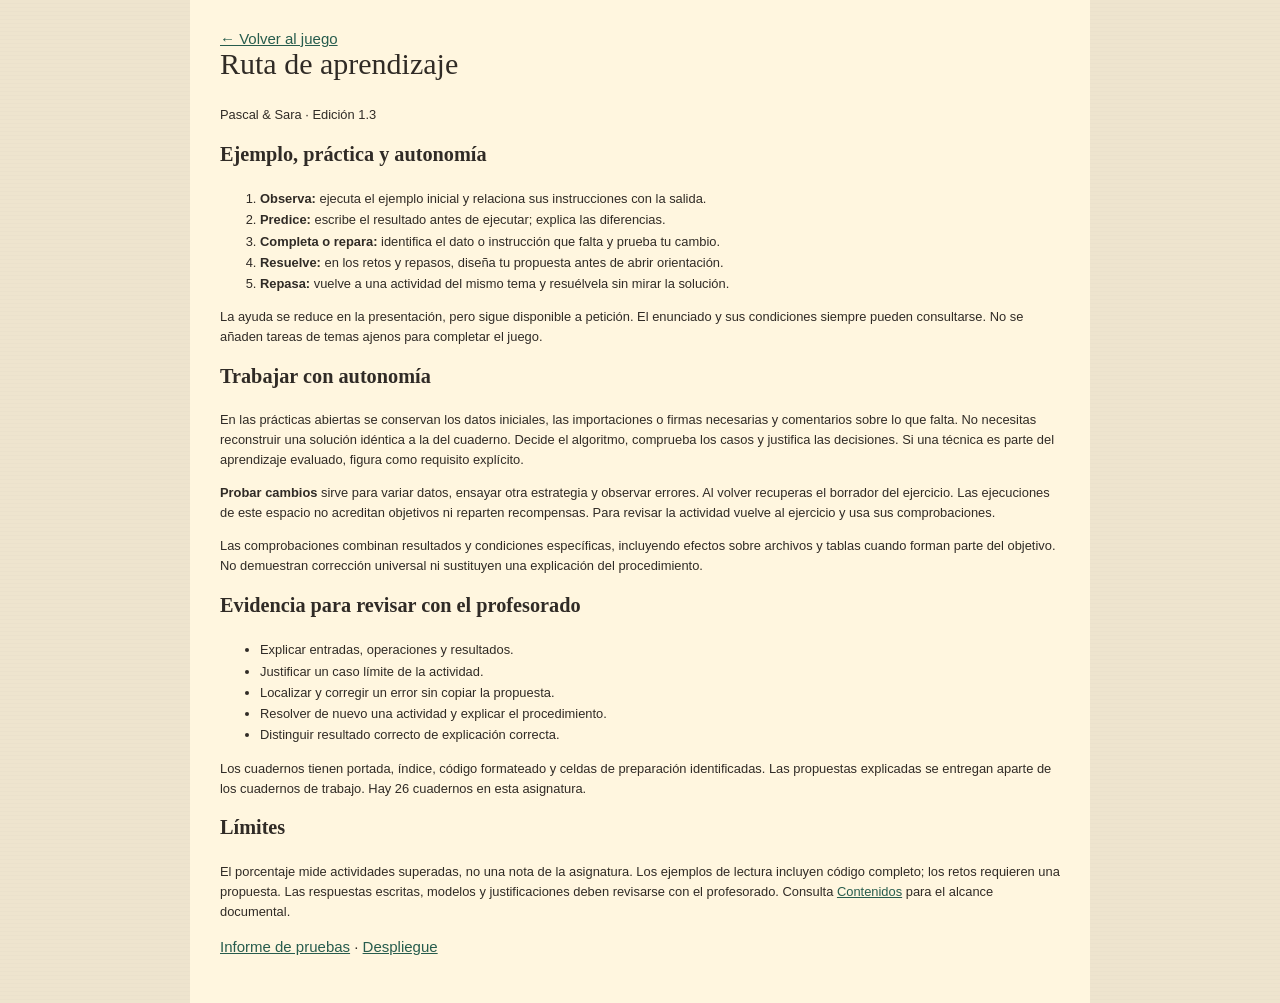
==== commit abba031b: "Release 1.3: adventure interface, guided practice and verified learning contracts" ====
--- a/docs/APRENDIZAJE.html
+++ b/docs/APRENDIZAJE.html
@@ -1,5 +1,5 @@
 <!doctype html><html lang="es"><meta charset="utf-8"><meta name="viewport" content="width=device-width,initial-scale=1"><title>APRENDIZAJE</title><link rel="stylesheet" href="../style.css"><style>main{max-width:900px;padding:2rem;margin:auto;background:var(--panel)}table{max-width:100%}h1{font:2rem/1.1 Georgia,serif}</style><body><main><a href="../">← Volver al juego</a><article class="prose"><h1>Ruta de aprendizaje</h1>
-<p>Pascal &amp; Sara · Edición 1.2</p>
+<p>Pascal &amp; Sara · Edición 1.3</p>
 <h2>Ejemplo, práctica y autonomía</h2>
 <ol>
 <li><strong>Observa:</strong> ejecuta el ejemplo inicial y relaciona sus instrucciones con la salida.</li>
@@ -9,6 +9,10 @@
 <li><strong>Repasa:</strong> vuelve a una actividad del mismo tema y resuélvela sin mirar la solución.</li>
 </ol>
 <p>La ayuda se reduce en la presentación, pero sigue disponible a petición. El enunciado y sus condiciones siempre pueden consultarse. No se añaden tareas de temas ajenos para completar el juego.</p>
+<h2>Trabajar con autonomía</h2>
+<p>En las prácticas abiertas se conservan los datos iniciales, las importaciones o firmas necesarias y comentarios sobre lo que falta. No necesitas reconstruir una solución idéntica a la del cuaderno. Decide el algoritmo, comprueba los casos y justifica las decisiones. Si una técnica es parte del aprendizaje evaluado, figura como requisito explícito.</p>
+<p><strong>Probar cambios</strong> sirve para variar datos, ensayar otra estrategia y observar errores. Al volver recuperas el borrador del ejercicio. Las ejecuciones de este espacio no acreditan objetivos ni reparten recompensas. Para revisar la actividad vuelve al ejercicio y usa sus comprobaciones.</p>
+<p>Las comprobaciones combinan resultados y condiciones específicas, incluyendo efectos sobre archivos y tablas cuando forman parte del objetivo. No demuestran corrección universal ni sustituyen una explicación del procedimiento.</p>
 <h2>Evidencia para revisar con el profesorado</h2>
 <ul>
 <li>Explicar entradas, operaciones y resultados.</li>
